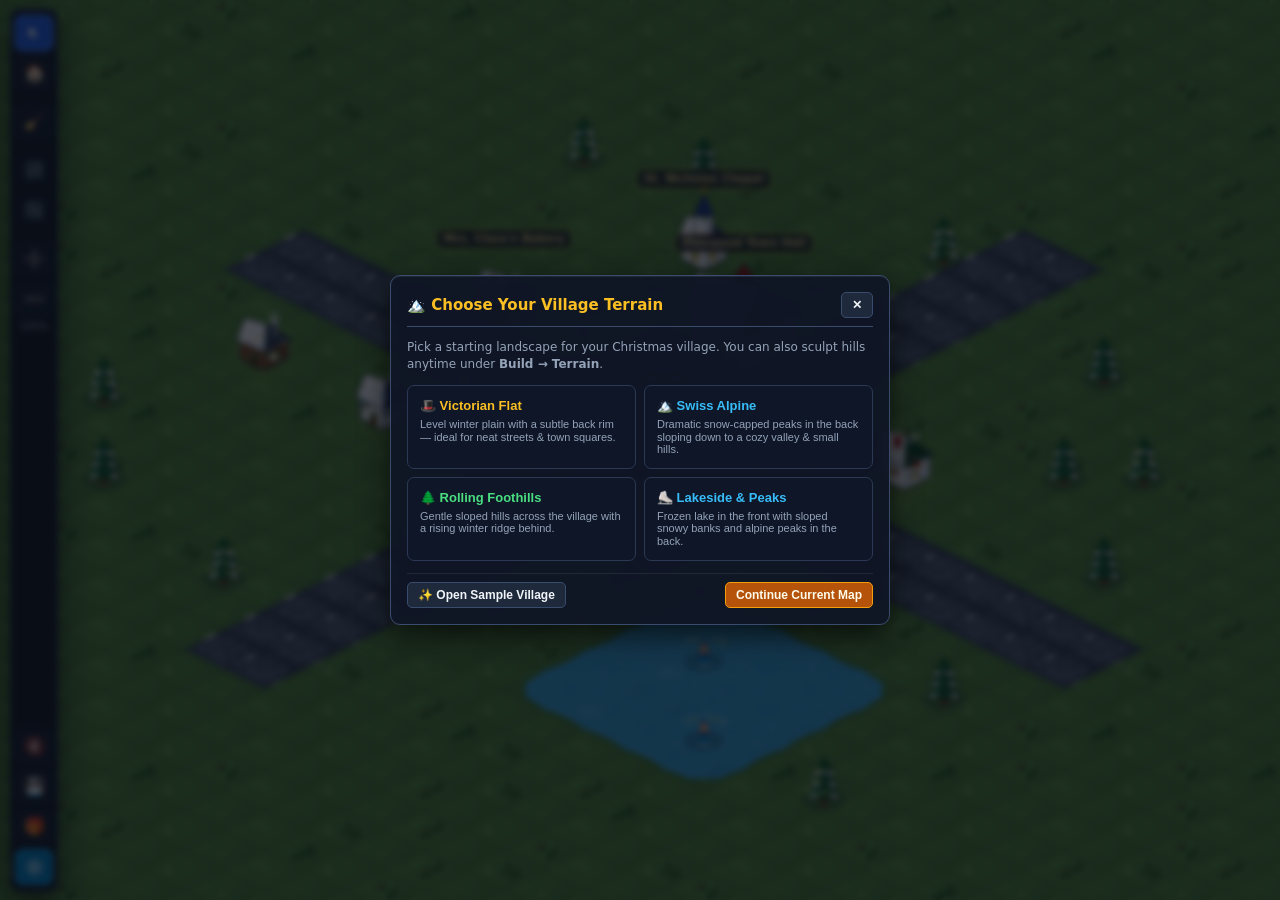
==== index.html @ 5a3c9f07 "Remove manual lake/water items from palette and move Raise/Lower to top of Terrain" ====
<!DOCTYPE html>
<html lang="en">
<head>
<meta charset="UTF-8" />
<meta name="viewport" content="width=device-width, initial-scale=1.0" />
<title>Cozy Christmas Village Editor</title>
<style>
  :root {
    --bg-night: #080d1a;
    --panel-bg: rgba(16, 23, 39, 0.94);
    --panel-border: #3a4c6e;
    --panel-highlight: #607ba8;
    --text-main: #f1f5f9;
    --text-muted: #94a3b8;
    --accent-gold: #fbbf24;
    --accent-red: #dc2626;
    --accent-green: #16a34a;
    --accent-ice: #38bdf8;
    --font-ui: 'Segoe UI', system-ui, -apple-system, sans-serif;
  }

  * {
    box-sizing: border-box;
    user-select: none;
    -webkit-user-select: none;
  }

  html, body {
    margin: 0;
    padding: 0;
    width: 100%;
    height: 100%;
    overflow: hidden;
    background: var(--bg-night);
    color: var(--text-main);
    font-family: var(--font-ui);
    font-size: 13px;
  }

  #game-canvas {
    display: block;
    width: 100vw;
    height: 100vh;
    cursor: default;
  }

  .ui-panel {
    background: var(--panel-bg);
    border: 1.5px solid var(--panel-border);
    box-shadow: 0 10px 30px rgba(0, 0, 0, 0.65), inset 0 1px 0 rgba(255, 255, 255, 0.08);
    border-radius: 10px;
    backdrop-filter: blur(8px);
  }

  /* Single Slim Left-Edge Toolbar */
  #left-dock {
    position: fixed;
    top: 8px;
    left: 10px;
    bottom: 8px;
    width: 48px;
    padding: 6px 4px;
    display: flex;
    flex-direction: column;
    align-items: center;
    gap: clamp(2px, 0.45vh, 5px);
    z-index: 30;
    overflow: hidden;
    transition: transform 0.35s ease, opacity 0.35s ease;
  }

  #left-dock.hidden-editor {
    transform: translateX(-80px);
    opacity: 0;
    pointer-events: none;
  }

  .dock-btn {
    width: clamp(30px, 4.4vh, 38px);
    height: clamp(22px, 4.2vh, 36px);
    flex: 0 1 auto;
    border-radius: 7px;
    border: 1px solid transparent;
    background: rgba(30, 41, 59, 0.7);
    color: var(--text-main);
    font-size: clamp(13px, 2.1vh, 17px);
    line-height: 1;
    display: flex;
    align-items: center;
    justify-content: center;
    cursor: pointer;
    position: relative;
    transition: background 0.12s, border-color 0.12s, transform 0.08s;
  }

  .dock-btn:hover { background: #2b3a55; border-color: var(--panel-highlight); }
  .dock-btn:active { transform: scale(0.95); }
  .dock-btn.active { background: #2563eb; border-color: #60a5fa; box-shadow: 0 0 10px rgba(37, 99, 235, 0.45); }
  .dock-btn.dialog-open { border-color: var(--accent-gold); box-shadow: 0 0 0 1px var(--accent-gold); }
  .dock-btn.btn-snow-dock { background: #0284c7; border-color: #38bdf8; }
  .dock-btn.btn-snow-dock:hover { background: #0369a1; }
  .dock-btn:disabled { opacity: 0.35; cursor: not-allowed; }

  .dock-sep {
    width: 26px;
    height: 1px;
    background: rgba(255, 255, 255, 0.12);
    margin: clamp(1px, 0.2vh, 2px) 0;
    flex-shrink: 0;
  }

  .dock-spacer { flex: 1 1 0; min-height: 2px; }

  /* Floating Dialogs anchored beside the left toolbar */
  .dock-dialog {
    position: fixed;
    top: 8px;
    left: 68px;
    width: 296px;
    max-height: calc(100vh - 16px);
    display: none;
    flex-direction: column;
    z-index: 28;
    overflow: hidden;
  }

  .dock-dialog.open { display: flex; }
  .dock-dialog.hidden-editor { display: none !important; }

  .dialog-header {
    display: flex;
    align-items: center;
    justify-content: space-between;
    padding: 10px 12px;
    border-bottom: 1px solid rgba(255, 255, 255, 0.1);
  }

  .dialog-header h3 {
    margin: 0;
    font-size: 13px;
    font-weight: 700;
    color: var(--accent-gold);
    letter-spacing: 0.3px;
  }

  .dialog-body {
    padding: 10px 12px;
    overflow-y: auto;
    display: flex;
    flex-direction: column;
    gap: 10px;
  }

  .btn {
    background: #1e293b;
    color: var(--text-main);
    border: 1px solid var(--panel-border);
    border-radius: 5px;
    padding: 5px 10px;
    font-size: 12px;
    font-weight: 600;
    cursor: pointer;
    display: inline-flex;
    align-items: center;
    gap: 5px;
    transition: background 0.12s, border-color 0.12s;
  }

  .btn:hover { background: #2b3a55; border-color: var(--panel-highlight); }
  .btn.active { background: #2563eb; border-color: #60a5fa; color: #fff; }
  .btn-gold { background: #b45309; border-color: #f59e0b; color: #fffbeb; }
  .btn-gold:hover { background: #d97706; }
  .btn-snow { background: #0284c7; border-color: #38bdf8; color: #f0f9ff; }
  .btn-snow:hover { background: #0369a1; }
  .btn-danger { background: #991b1b; border-color: #ef4444; }
  .btn-danger:hover { background: #b91c1c; }

  .cat-tabs {
    display: flex;
    gap: 4px;
    border-bottom: 1px solid var(--panel-border);
    padding: 8px 10px 0 10px;
  }

  .cat-tab {
    flex: 1;
    text-align: center;
    padding: 6px 4px;
    font-size: 11px;
    font-weight: 600;
    color: var(--text-muted);
    background: rgba(15, 23, 42, 0.5);
    border: 1px solid transparent;
    border-bottom: none;
    border-radius: 6px 6px 0 0;
    cursor: pointer;
  }

  .cat-tab.active {
    color: var(--accent-gold);
    background: #1e293b;
    border-color: var(--panel-border);
  }

  .item-grid {
    padding: 10px;
    overflow-y: auto;
    display: grid;
    grid-template-columns: repeat(2, 1fr);
    gap: 7px;
    align-content: start;
  }

  .item-card {
    background: rgba(15, 23, 42, 0.78);
    border: 1px solid #2b3954;
    border-radius: 7px;
    padding: 7px 5px;
    display: flex;
    flex-direction: column;
    align-items: center;
    gap: 5px;
    cursor: pointer;
    transition: border-color 0.12s, background 0.12s;
  }

  .item-card:hover { background: rgba(30, 41, 59, 0.95); border-color: var(--panel-highlight); }
  .item-card.selected { background: rgba(37, 99, 235, 0.25); border-color: var(--accent-gold); box-shadow: 0 0 0 1px var(--accent-gold); }
  .item-card canvas { width: 58px; height: 58px; }
  .item-card span { font-size: 11px; text-align: center; line-height: 1.15; }

  .section-title {
    font-size: 11px;
    text-transform: uppercase;
    letter-spacing: 0.7px;
    color: var(--text-muted);
    font-weight: 700;
    margin-bottom: 4px;
    border-bottom: 1px solid rgba(255,255,255,0.08);
    padding-bottom: 3px;
  }

  .option-row { display: flex; flex-direction: column; gap: 5px; margin-bottom: 4px; }
  .option-row label { font-size: 11px; color: var(--text-muted); display: flex; justify-content: space-between; align-items: center; }

  .chip-group { display: flex; flex-wrap: wrap; gap: 4px; }
  .chip {
    padding: 4px 8px;
    font-size: 11px;
    border-radius: 5px;
    border: 1px solid #334155;
    background: #0f172a;
    color: var(--text-main);
    cursor: pointer;
  }
  .chip.active { background: #2563eb; border-color: #60a5fa; color: #fff; }

  .color-dot { width: 22px; height: 22px; border-radius: 5px; border: 2px solid #334155; cursor: pointer; }
  .color-dot.active { border-color: var(--accent-gold); transform: scale(1.1); }

  .toggle-switch {
    display: flex;
    align-items: center;
    justify-content: space-between;
    background: #0f172a;
    border: 1px solid #334155;
    border-radius: 5px;
    padding: 6px 9px;
    cursor: pointer;
    font-size: 12px;
  }

  .toggle-pill { width: 30px; height: 16px; background: #334155; border-radius: 999px; position: relative; transition: background 0.15s; }
  .toggle-pill.on { background: var(--accent-green); }
  .toggle-pill::after {
    content: ''; position: absolute; top: 2px; left: 2px; width: 12px; height: 12px;
    border-radius: 50%; background: #fff; transition: transform 0.15s;
  }
  .toggle-pill.on::after { transform: translateX(14px); }

  /* Snow Mode Single Lower-Left Exit Button */
  #btn-exit-snow {
    position: fixed;
    bottom: 14px;
    left: 14px;
    padding: 7px 12px;
    z-index: 25;
    opacity: 0;
    pointer-events: none;
    transform: translateY(30px);
    transition: transform 0.35s ease, opacity 0.35s ease;
  }
  #btn-exit-snow.visible {
    transform: translateY(0);
    opacity: 0.72;
    pointer-events: auto;
  }
  #btn-exit-snow.visible:hover {
    opacity: 1;
  }

  /* Greeting Banner */
  #greeting-banner {
    position: fixed;
    top: 24px;
    left: 50%;
    transform: translateX(-50%) translateY(-20px);
    max-width: 520px;
    width: calc(100vw - 40px);
    padding: 16px 22px;
    text-align: center;
    z-index: 24;
    opacity: 0;
    pointer-events: none;
    transition: opacity 0.45s ease, transform 0.45s ease;
    border-color: var(--accent-gold);
    background: rgba(15, 23, 42, 0.9);
  }
  #greeting-banner.visible { opacity: 1; transform: translateX(-50%) translateY(0); pointer-events: auto; }
  #greeting-banner h2 { margin: 0 0 6px 0; color: var(--accent-gold); font-size: 18px; }
  #greeting-banner p { margin: 0 0 8px 0; line-height: 1.45; color: #e2e8f0; white-space: pre-wrap; }
  #greeting-banner .sig { font-style: italic; color: #94a3b8; font-size: 12px; }

  /* Snow Tour Landmark Caption */
  #tour-caption {
    position: fixed;
    bottom: 22px;
    left: 50%;
    transform: translateX(-50%) translateY(14px);
    max-width: 440px;
    width: calc(100vw - 180px);
    padding: 10px 18px;
    text-align: center;
    z-index: 23;
    opacity: 0;
    pointer-events: none;
    transition: opacity 0.6s ease, transform 0.6s ease;
    background: rgba(15, 23, 42, 0.84);
    border-color: rgba(251, 191, 36, 0.55);
  }
  #tour-caption.visible {
    opacity: 1;
    transform: translateX(-50%) translateY(0);
  }
  #tour-caption h4 { margin: 0 0 3px 0; color: var(--accent-gold); font-size: 14px; }
  #tour-caption p { margin: 0; color: #e2e8f0; font-size: 12px; line-height: 1.35; }

  .modal-backdrop {
    position: fixed;
    inset: 0;
    background: rgba(5, 8, 16, 0.7);
    display: none;
    align-items: center;
    justify-content: center;
    z-index: 50;
    backdrop-filter: blur(3px);
  }
  .modal-backdrop.open { display: flex; }

  .modal {
    width: 460px;
    max-width: calc(100vw - 24px);
    max-height: calc(100vh - 40px);
    overflow-y: auto;
    padding: 16px;
    display: flex;
    flex-direction: column;
    gap: 12px;
  }

  .modal-header { display: flex; justify-content: space-between; align-items: center; border-bottom: 1px solid var(--panel-border); padding-bottom: 8px; }
  .modal-header h3 { margin: 0; color: var(--accent-gold); font-size: 15px; }

  input[type="text"], textarea {
    width: 100%;
    background: #0f172a;
    border: 1px solid var(--panel-border);
    border-radius: 5px;
    color: var(--text-main);
    padding: 7px 9px;
    font-family: inherit;
    font-size: 12px;
  }
  input[type="text"]:focus, textarea:focus { outline: none; border-color: var(--accent-gold); }

  .slot-list { display: flex; flex-direction: column; gap: 6px; max-height: 220px; overflow-y: auto; }
  .slot-item {
    display: flex;
    align-items: center;
    justify-content: space-between;
    background: #0f172a;
    border: 1px solid #2b3954;
    border-radius: 5px;
    padding: 7px 9px;
    gap: 8px;
  }
  .slot-info { display: flex; flex-direction: column; gap: 2px; overflow: hidden; }
  .slot-info strong { font-size: 12px; white-space: nowrap; overflow: hidden; text-overflow: ellipsis; }
  .slot-info small { font-size: 10px; color: var(--text-muted); }

  ::-webkit-scrollbar { width: 6px; height: 6px; }
  ::-webkit-scrollbar-track { background: rgba(0,0,0,0.2); }
  ::-webkit-scrollbar-thumb { background: #334155; border-radius: 3px; }
</style>
</head>
<body>

<canvas id="game-canvas"></canvas>

<!-- Single Left-Edge Toolbar -->
<div id="left-dock" class="ui-panel">
  <button class="dock-btn active" id="tool-inspect" title="Select &amp; Edit Item (1)">
    <svg width="16" height="16" viewBox="0 0 16 16" fill="currentColor" aria-hidden="true">
      <path d="M3 1.5v11.2l3.1-3.1 2.2 4.4 1.6-.8-2.2-4.4H12L3 1.5z"/>
    </svg>
  </button>
  <button class="dock-btn" id="btn-dock-build" title="Build Palette (B)">🏠</button>
  <div class="dock-sep"></div>
  <button class="dock-btn" id="tool-erase" title="Erase / Bulldoze (3 or Right-Click)">🧹</button>
  <div class="dock-sep"></div>
  <button class="dock-btn" id="btn-undo" title="Undo (Ctrl+Z)" disabled>↩️</button>
  <button class="dock-btn" id="btn-redo" title="Redo (Ctrl+Y)" disabled>↪️</button>
  <div class="dock-sep"></div>
  <button class="dock-btn" id="btn-zoom-in" title="Zoom In (+)">➕</button>
  <button class="dock-btn" id="btn-zoom-out" title="Zoom Out (-)">➖</button>
  <div id="zoom-label" style="font-size:10px;color:var(--text-muted);text-align:center;line-height:1.1;flex-shrink:0;">100%</div>
  <div class="dock-spacer"></div>
  <button class="dock-btn" id="btn-audio" title="Toggle Cozy Ambiance">🔇</button>
  <button class="dock-btn" id="btn-saves" title="Saved Villages & Presets">💾</button>
  <button class="dock-btn" id="btn-share" title="Share JSON & Customized Greeting">🎁</button>
  <button class="dock-btn btn-snow-dock" id="btn-snow-mode" title="Hide Editor & Begin Snowfall">❄️</button>
</div>

<!-- Floating Dialog: Build Palette -->
<div id="dialog-build" class="dock-dialog ui-panel">
  <div class="dialog-header">
    <h3>🏠 Build & Place</h3>
    <button class="btn" id="close-build" style="padding:2px 7px;">✕</button>
  </div>
  <div class="cat-tabs" id="cat-tabs">
    <div class="cat-tab" data-cat="terrain">Terrain</div>
    <div class="cat-tab active" data-cat="buildings">Buildings</div>
    <div class="cat-tab" data-cat="decor">Decor</div>
    <div class="cat-tab" data-cat="living">Living</div>
  </div>
  <div class="item-grid" id="item-grid"></div>
</div>

<!-- Floating Dialog: Item Options & Atmosphere -->
<div id="dialog-options" class="dock-dialog ui-panel">
  <div class="dialog-header">
    <h3 id="config-item-title">🎨 Customize</h3>
    <button class="btn" id="close-options" style="padding:2px 7px;">✕</button>
  </div>
  <div class="dialog-body">
    <div id="config-item-desc" style="font-size:11px;color:var(--text-muted);">
      Select a tile or building to customize.
    </div>
    <div id="config-options-container"></div>
  </div>
</div>

<!-- Floating Dialog: Snowfall Rate Picker -->
<div id="dialog-snow" class="dock-dialog ui-panel" style="top:auto;bottom:12px;width:236px;">
  <div class="dialog-header">
    <h3>❄️ Choose Snowfall Rate</h3>
    <button class="btn" id="close-snow-dialog" style="padding:2px 7px;">✕</button>
  </div>
  <div class="dialog-body" style="gap:7px;">
    <button class="btn snow-start-btn" data-lvl="1" style="justify-content:space-between;padding:8px 10px;">
      <span>🌨️ 1. Gentle Flurries</span><small style="color:var(--text-muted)">Light breeze</small>
    </button>
    <button class="btn snow-start-btn" data-lvl="2" style="justify-content:space-between;padding:8px 10px;">
      <span>❄️ 2. Steady Snowfall</span><small style="color:var(--text-muted)">Brisk wind</small>
    </button>
    <button class="btn btn-snow snow-start-btn" data-lvl="3" style="justify-content:space-between;padding:8px 10px;">
      <span>🌬️ 3. Winter Blizzard</span><small style="color:#e0f2fe">Howling gusts</small>
    </button>
    <div class="toggle-switch" id="toggle-tour-mode" title="Slowly pan & zoom to visit labeled landmarks">
      <span>🎬 Tour Landmarks</span>
      <div class="toggle-pill on" id="pill-tour-mode"></div>
    </div>
    <div style="border-top:1px solid rgba(255,255,255,0.1);padding-top:6px;">
      <button class="btn" id="btn-dialog-clear-snow" style="width:100%;justify-content:center;padding:7px 10px;">🧹 Clear Snow</button>
    </div>
  </div>
</div>

<!-- Snow Mode Single Lower-Left Button -->
<button id="btn-exit-snow" class="ui-panel btn" title="Return to Editor (Esc)">✏️ Editor</button>

<!-- Snow Tour Landmark Caption -->
<div id="tour-caption" class="ui-panel">
  <h4 id="tour-caption-title"></h4>
  <p id="tour-caption-desc"></p>
</div>

<!-- Greeting Banner -->
<div id="greeting-banner" class="ui-panel">
  <h2 id="banner-title">Season's Greetings!</h2>
  <p id="banner-msg"></p>
  <div class="sig" id="banner-sig"></div>
  <div style="margin-top:10px;display:flex;justify-content:center;gap:8px;">
    <button class="btn btn-snow" id="btn-close-banner">Admire Village</button>
  </div>
</div>

<!-- Welcome / Initial Terrain Modal (comes up first) -->
<div id="modal-welcome" class="modal-backdrop open">
  <div class="modal ui-panel" style="width:500px;">
    <div class="modal-header">
      <h3>🏔️ Choose Your Village Terrain</h3>
      <button class="btn" onclick="closeModal('modal-welcome')" title="Keep Current">✕</button>
    </div>
    <div style="font-size:12px;color:var(--text-muted);line-height:1.4;">
      Pick a starting landscape for your Christmas village. You can also sculpt hills anytime under <strong>Build → Terrain</strong>.
    </div>
    <div style="display:grid;grid-template-columns:1fr 1fr;gap:8px;">
      <button class="item-card" data-start-preset="victorian" style="padding:12px;align-items:flex-start;text-align:left;">
        <strong style="color:var(--accent-gold);font-size:13px;">🎩 Victorian Flat</strong>
        <span style="color:var(--text-muted);font-size:11px;text-align:left;">Level winter plain with a subtle back rim — ideal for neat streets &amp; town squares.</span>
      </button>
      <button class="item-card" data-start-preset="swiss" style="padding:12px;align-items:flex-start;text-align:left;">
        <strong style="color:var(--accent-ice);font-size:13px;">🏔️ Swiss Alpine</strong>
        <span style="color:var(--text-muted);font-size:11px;text-align:left;">Dramatic snow-capped peaks in the back sloping down to a cozy valley &amp; small hills.</span>
      </button>
      <button class="item-card" data-start-preset="foothills" style="padding:12px;align-items:flex-start;text-align:left;">
        <strong style="color:#4ade80;font-size:13px;">🌲 Rolling Foothills</strong>
        <span style="color:var(--text-muted);font-size:11px;text-align:left;">Gentle sloped hills across the village with a rising winter ridge behind.</span>
      </button>
      <button class="item-card" data-start-preset="lake" style="padding:12px;align-items:flex-start;text-align:left;">
        <strong style="color:#38bdf8;font-size:13px;">⛸️ Lakeside &amp; Peaks</strong>
        <span style="color:var(--text-muted);font-size:11px;text-align:left;">Frozen lake in the front with sloped snowy banks and alpine peaks in the back.</span>
      </button>
    </div>
    <div style="display:flex;gap:8px;justify-content:space-between;align-items:center;border-top:1px solid rgba(255,255,255,0.08);padding-top:8px;">
      <button class="btn" id="btn-welcome-sample">✨ Open Sample Village</button>
      <button class="btn btn-gold" onclick="closeModal('modal-welcome')">Continue Current Map</button>
    </div>
  </div>
</div>

<!-- Save / Load Modal -->
<div id="modal-saves" class="modal-backdrop">
  <div class="modal ui-panel">
    <div class="modal-header">
      <h3>💾 Saved Villages & Presets</h3>
      <button class="btn" onclick="closeModal('modal-saves')">✕</button>
    </div>
    <div class="option-row">
      <label>Save Current Village to Browser</label>
      <div style="display:flex;gap:6px;">
        <input type="text" id="save-name-input" placeholder="e.g. Pinewood Hollow" />
        <button class="btn btn-gold" id="btn-save-slot">Save</button>
      </div>
    </div>
    <div>
      <div class="section-title">Your Browser Saves</div>
      <div class="slot-list" id="save-slots-list"></div>
    </div>
    <div>
      <div class="section-title">New Map — Initial Terrain & Elevation</div>
      <div style="display:flex;gap:6px;margin-bottom:6px;">
        <select id="new-terrain-preset" style="flex:1.4;background:#0f172a;color:var(--text-main);border:1px solid var(--panel-border);border-radius:5px;padding:6px 8px;font-size:12px;">
          <option value="victorian">🎩 Victorian Flat</option>
          <option value="swiss" selected>🏔️ Swiss Alpine (Back Peaks)</option>
          <option value="foothills">🌲 Rolling Foothills</option>
          <option value="lake">⛸️ Lakeside &amp; Peaks</option>
        </select>
        <select id="new-terrain-elev" style="flex:1;background:#0f172a;color:var(--text-main);border:1px solid var(--panel-border);border-radius:5px;padding:6px 8px;font-size:12px;">
          <option value="0">Flat (0)</option>
          <option value="1" selected>Gentle</option>
          <option value="2">Dramatic</option>
        </select>
      </div>
      <div style="display:flex;gap:6px;flex-wrap:wrap;">
        <button class="btn btn-snow" id="btn-generate-terrain" style="flex:1;justify-content:center;">🌄 Generate New Map</button>
        <button class="btn" id="btn-load-sample">✨ Sample Village</button>
      </div>
    </div>
  </div>
</div>

<!-- Share & Greeting Modal -->
<div id="modal-share" class="modal-backdrop">
  <div class="modal ui-panel">
    <div class="modal-header">
      <h3>🎁 Share Village & Greeting</h3>
      <button class="btn" onclick="closeModal('modal-share')">✕</button>
    </div>
    <div class="option-row">
      <label>Greeting Title</label>
      <input type="text" id="greet-title" placeholder="Merry Christmas & Happy Holidays!" />
    </div>
    <div class="option-row">
      <label>Message for Friends & Family</label>
      <textarea id="greet-msg" rows="3" placeholder="Wishing you warmth, joy, and cozy winter nights..."></textarea>
    </div>
    <div class="option-row">
      <label>From / Signature</label>
      <input type="text" id="greet-sig" placeholder="— The Wilson Family" />
    </div>
    <div style="display:flex;gap:8px;flex-wrap:wrap;">
      <button class="btn btn-gold" id="btn-export-json" style="flex:1;justify-content:center;">⬇️ Export Village (.json)</button>
      <button class="btn btn-snow" id="btn-import-json-trigger" style="flex:1;justify-content:center;">⬆️ Import Village (.json)</button>
      <input type="file" id="import-json-file" accept=".json,application/json" style="display:none" />
    </div>
    <button class="btn" id="btn-preview-greeting" style="justify-content:center;">💌 Preview Greeting in Snow Mode</button>
  </div>
</div>

<script>
(() => {
  'use strict';

  // =========================================================================
  // 1. CONSTANTS & MAP CONFIGURATION (60x60 spacious design area)
  // =========================================================================
  const GRID_SIZE = 60;
  const TILE_W = 80;
  const TILE_H = 40;
  const ELEV_STEP = 16;
  const SPRITE_SS = 2; // 2x supersampled vector sprites for razor-sharp anti-aliasing
  const STORAGE_AUTOSAVE = 'xmas_village_autosave_v2';
  const STORAGE_SLOTS = 'xmas_village_slots_v1';

  const PALETTES = {
    red:    { wall: '#f6ede2', wallShade: '#dcc8b2', roof: '#a31d1d', roofShade: '#761414', trim: '#6b3a1e', shutter: '#166534', name: 'Festive Red' },
    green:  { wall: '#f1f5f9', wallShade: '#cbd5e1', roof: '#166534', roofShade: '#0f4725', trim: '#5c3d28', shutter: '#991b1b', name: 'Pine Green' },
    blue:   { wall: '#f8fafc', wallShade: '#cbd5e1', roof: '#1e3a8a', roofShade: '#15255a', trim: '#475569', shutter: '#1d4ed8', name: 'Winter Blue' },
    timber: { wall: '#b87e4b', wallShade: '#8c5a30', roof: '#475569', roofShade: '#334155', trim: '#52321b', shutter: '#78350f', name: 'Warm Timber' },
    ginger: { wall: '#a8673e', wallShade: '#7c4726', roof: '#7c2d12', roofShade: '#541c09', trim: '#fef3c7', shutter: '#dc2626', name: 'Gingerbread' },
  };

  const LIGHT_STYLES = [
    { id: 'none', name: 'None' },
    { id: 'warm', name: 'Warm White' },
    { id: 'multi', name: 'Multicolor' },
    { id: 'candy', name: 'Candy Cane' },
    { id: 'icicle', name: 'Icicle Blue' },
  ];

  const LIGHT_MODES = [
    { id: 'twinkle', name: 'Twinkle' },
    { id: 'steady', name: 'Steady' },
    { id: 'chase', name: 'Chase' },
  ];

  const HORSE_COLORS = [
    { id: 'white', name: 'Snow White', body: '#f8fafc', shade: '#cbd5e1', mane: '#94a3b8' },
    { id: 'chestnut', name: 'Chestnut', body: '#9a4412', shade: '#78350f', mane: '#451a03' },
    { id: 'black', name: 'Midnight', body: '#334155', shade: '#1e293b', mane: '#0f172a' },
  ];

  const CATALOG = [
    { id: 'elev_up',    cat: 'terrain',   name: 'Raise Hill',       type: 'elev', delta: 1, desc: 'Raise terrain elevation by 1 level.' },
    { id: 'elev_down',  cat: 'terrain',   name: 'Lower Ground',     type: 'elev', delta: -1, desc: 'Lower terrain elevation by 1 level.' },
    { id: 'grass',      cat: 'terrain',   name: 'Lush Meadow',      type: 'terrain', desc: 'Green grass meadow before the snow falls.' },
    { id: 'shrub',      cat: 'terrain',   name: 'Grassy Shrubs',    type: 'terrain', desc: 'Meadow with cozy wild bushes & tufts.' },
    { id: 'snow',       cat: 'terrain',   name: 'Snowy Meadow',     type: 'terrain', desc: 'Soft drifting winter snowfield.' },
    { id: 'road',       cat: 'terrain',   name: 'Cobble Street',    type: 'terrain', desc: 'Rounded cobblestone street with snow curbs.' },
    { id: 'path',       cat: 'terrain',   name: 'Footpath',         type: 'terrain', desc: 'Winding stone-dusted walkway.' },
    { id: 'pier',       cat: 'terrain',   name: 'Wooden Pier',      type: 'terrain', desc: 'Cozy timber dock extending over water.' },
    { id: 'plaza',      cat: 'terrain',   name: 'Timber Plaza',     type: 'terrain', desc: 'Warm wooden town square decking.' },

    { id: 'cottage',    cat: 'buildings', name: 'Cozy Cottage',     type: 'object', size: 1, hasColor: true, hasLights: true, hasFireplace: true, hasFlip: true, desc: 'Storybook cottage with wreath, shutters & chimney.' },
    { id: 'bakery',     cat: 'buildings', name: 'Cocoa Bakery',     type: 'object', size: 1, hasColor: true, hasLights: true, hasFireplace: true, hasFlip: true, desc: 'Warm bakery with scalloped awning & glowing display.' },
    { id: 'workshop',   cat: 'buildings', name: 'Toy Workshop',     type: 'object', size: 1, hasColor: true, hasLights: true, hasFireplace: true, hasFlip: true, desc: 'Whimsical workshop with hanging sign & eaves.' },
    { id: 'cabin',      cat: 'buildings', name: 'Log Cabin',        type: 'object', size: 1, hasColor: true, hasLights: true, hasFireplace: true, hasFlip: true, desc: 'Rustic timber cabin with stone chimney.' },
    { id: 'chapel',     cat: 'buildings', name: 'Steeple Chapel',   type: 'object', size: 1, hasColor: true, hasLights: true, hasFireplace: false, hasFlip: true, desc: 'Quaint chapel with stained glass & bell spire.' },
    { id: 'butcher',    cat: 'buildings', name: 'Butcher Shop',     type: 'object', size: 1, hasColor: true, hasLights: true, hasFireplace: true, hasFlip: true, desc: 'Cozy butcher shop with striped awning & display.' },
    { id: 'postoffice', cat: 'buildings', name: 'Post Office',      type: 'object', size: 1, hasColor: true, hasLights: true, hasFireplace: true, hasFlip: true, desc: 'Holiday post office with red mailbox out front.' },
    { id: 'townhall',   cat: 'buildings', name: 'Grand Town Hall',  type: 'object', size: 2, hasColor: true, hasLights: true, hasFireplace: true, hasFlip: false, desc: '2x2 centerpiece hall with illuminated clock tower.' },
    { id: 'school',     cat: 'buildings', name: 'Village School',   type: 'object', size: 2, hasColor: true, hasLights: true, hasFireplace: true, hasFlip: true, desc: '2x2 storybook schoolhouse with bell cupola.' },
    { id: 'hospital',   cat: 'buildings', name: 'Cottage Hospital', type: 'object', size: 2, hasColor: true, hasLights: true, hasFireplace: true, hasFlip: true, desc: '2x2 village clinic with red cross & warm wards.' },
    { id: 'inn',        cat: 'buildings', name: 'Village Inn',      type: 'object', size: 2, hasColor: true, hasLights: true, hasFireplace: true, hasFlip: true, desc: '2x2 two-story tavern & inn with twin chimneys.' },

    { id: 'pine',       cat: 'decor',     name: 'Pine Tree',        type: 'object', size: 1, hasLights: true, desc: 'Lush snow-laden evergreen.' },
    { id: 'grandtree',  cat: 'decor',     name: 'Village Tree',     type: 'object', size: 1, hasLights: true, desc: 'Grand decorated tree with glowing star.' },
    { id: 'lamppost',   cat: 'decor',     name: 'Lamppost',         type: 'object', size: 1, desc: 'Ornate wrought-iron lantern with warm halo.' },
    { id: 'snowman',    cat: 'decor',     name: 'Snowman',          type: 'object', size: 1, hasFlip: true, desc: 'Jolly snowman with knit scarf & top hat.' },
    { id: 'stall',      cat: 'decor',     name: 'Market Stall',     type: 'object', size: 1, hasColor: true, hasLights: true, hasFlip: true, desc: 'Festive booth with scalloped canopy & treats.' },
    { id: 'bench',      cat: 'decor',     name: 'Park Bench',       type: 'object', size: 1, hasFlip: true, desc: 'Snow-dusted timber & iron bench.' },
    { id: 'bonfire',    cat: 'decor',     name: 'Hearth Brazier',   type: 'object', size: 1, desc: 'Stone-ringed fire pit with dancing flames.' },

    { id: 'sleigh',     cat: 'living',    name: "Santa's Sleigh",   type: 'object', size: 1, hasLights: true, hasFlip: true, desc: 'Curved crimson sleigh packed with gifts.' },
    { id: 'horse',      cat: 'living',    name: 'Winter Horse',     type: 'object', size: 1, hasHorseColor: true, hasFlip: true, desc: 'Gentle horse with festive saddle blanket.' },
    { id: 'carolers',   cat: 'living',    name: 'Carolers',         type: 'object', size: 1, desc: 'Trio of bundled-up singers with songbooks.' },
    { id: 'skater',     cat: 'living',    name: 'Ice Skater',       type: 'object', size: 1, hasFlip: true, desc: 'Villager gliding in winter coat & scarf.' },
    { id: 'reindeer',   cat: 'living',    name: 'Reindeer',         type: 'object', size: 1, hasFlip: true, desc: 'Whimsical reindeer with red jingle collar.' },
  ];

  const CATALOG_MAP = Object.fromEntries(CATALOG.map(c => [c.id, c]));

  // =========================================================================
  // 2. GAME STATE
  // =========================================================================
  const state = {
    terrain: [],
    corners: [],
    objects: [],
    selectedTool: 'inspect',
    selectedCat: 'buildings',
    selectedItem: 'cottage',
    config: {
      color: 'red',
      lights: 'warm',
      lightMode: 'twinkle',
      fireplace: true,
      flip: false,
      horseColor: 'white',
    },
    inspectedObjId: null,
    camera: { x: 0, y: 0, zoom: 1 },
    hoverTile: null,
    snowMode: false,
    snowLevel: 1,
    snowAccum: 0,
    snowGrid: [],
    wind: { speed: 12, gust: 0 },
    tourEnabled: true,
    tour: { active: false, index: 0, timer: 0, stops: [], savedCam: null },
    greeting: {
      title: "Season's Greetings!",
      message: 'Welcome to our cozy Christmas village. Watch the snow fall and enjoy the warm holiday lights!',
      signature: '— With warm wishes',
    },
    undoStack: [],
    redoStack: [],
    nextObjId: 1,
    audioEnabled: false,
  };

  function initEmptyMap() {
    state.terrain = Array.from({ length: GRID_SIZE }, () =>
      Array.from({ length: GRID_SIZE }, () => (Math.random() < 0.18 ? 'shrub' : 'grass'))
    );
    state.corners = Array.from({ length: GRID_SIZE + 1 }, () =>
      Array.from({ length: GRID_SIZE + 1 }, () => 0)
    );
    state.snowGrid = Array.from({ length: GRID_SIZE }, () =>
      Array.from({ length: GRID_SIZE }, () => 0)
    );
    state.objects = [];
    state.inspectedObjId = null;
    state.snowAccum = 0;
  }

  function generateInitialTerrain(preset = 'victorian', elevScale = 1) {
    initEmptyMap();
    const scale = elevScale === 0 ? 0.25 : (elevScale === 1 ? 1.0 : 1.65);
    const mid = GRID_SIZE / 2;
    const seed = Math.random() * 10000;

    // Seeded smooth 2D value noise + fractal Brownian motion for personalized landscapes
    const vNoise = (x, y, s) => {
      const ix = Math.floor(x), iy = Math.floor(y);
      const fx = x - ix, fy = y - iy;
      const ux = fx * fx * (3 - 2 * fx);
      const uy = fy * fy * (3 - 2 * fy);
      const h00 = hash2(ix, iy, s), h10 = hash2(ix + 1, iy, s);
      const h01 = hash2(ix, iy + 1, s), h11 = hash2(ix + 1, iy + 1, s);
      const nx0 = h00 + (h10 - h00) * ux;
      const nx1 = h01 + (h11 - h01) * ux;
      return nx0 + (nx1 - nx0) * uy;
    };
    const fbm = (x, y) => (
      vNoise(x * 0.08, y * 0.08, seed) * 0.58 +
      vNoise(x * 0.17, y * 0.17, seed + 19.3) * 0.28 +
      vNoise(x * 0.34, y * 0.34, seed + 47.7) * 0.14
    );

    const WATER_LEVEL = 1.0;
    const lakeCenter = GRID_SIZE * (0.67 + (Math.random() - 0.5) * 0.06);
    const lakeShiftW = (Math.random() - 0.5) * 0.22;

    for (let cy = 0; cy <= GRID_SIZE; cy++) {
      for (let cx = 0; cx <= GRID_SIZE; cx++) {
        const backDist = (cx + cy) / (GRID_SIZE * 2);
        const n = fbm(cx, cy); // 0..1
        const ridged = 1 - Math.abs(n * 2 - 1); // 0..1 sharp alpine ridges
        let h = 0;

        if (preset === 'victorian') {
          const gentleBack = backDist < 0.22 ? ((0.22 - backDist) / 0.22) * (1.2 + n * 1.4) : 0;
          h = (gentleBack + Math.max(0, n - 0.62) * 1.2) * scale;
        } else if (preset === 'swiss') {
          const backT = backDist < 0.50 ? (0.50 - backDist) / 0.50 : 0;
          const peaks = backT * backT * 5.8 + ridged * backT * 4.5;
          const villageHills = Math.max(0, n - 0.42) * 3.8;
          h = (peaks + villageHills) * scale;
        } else if (preset === 'foothills') {
          const backRise = backDist < 0.38 ? ((0.38 - backDist) / 0.38) * (3.2 + ridged * 2.0) : 0;
          h = (backRise + Math.max(0, n - 0.35) * 3.4) * scale;
        } else if (preset === 'lake') {
          const alongW = (cx - cy) / mid - lakeShiftW;
          const alongD = ((cx + cy) * 0.5 - lakeCenter) / mid;
          const basinDist = Math.sqrt(alongW * alongW * 0.26 + alongD * alongD * 1.25) + (n - 0.5) * 0.32;
          const backRise = backDist < 0.42 ? ((0.42 - backDist) / 0.42) * (4.6 + ridged * 2.8) : 0;
          const landH = 0.7 + backRise * scale + Math.max(0, n - 0.35) * 2.6 * scale;
          // Carve a natural basin below WATER_LEVEL in the foreground
          h = basinDist < 0.56 ? (basinDist / 0.56) * WATER_LEVEL * 0.92 : landH + (basinDist - 0.56) * 1.2;
        }

        state.corners[cy][cx] = Math.max(0, Math.min(12, Math.round(h * 2) / 2));
      }
    }

    // Real water-level pass: water fills everything at or below WATER_LEVEL to one flat plane
    if (preset === 'lake') {
      for (let cy = 0; cy <= GRID_SIZE; cy++) {
        for (let cx = 0; cx <= GRID_SIZE; cx++) {
          if (state.corners[cy][cx] <= WATER_LEVEL) {
            state.corners[cy][cx] = WATER_LEVEL;
          }
        }
      }
      for (let y = 0; y < GRID_SIZE; y++) {
        for (let x = 0; x < GRID_SIZE; x++) {
          const c0 = state.corners[y][x];
          const c1 = state.corners[y][x + 1];
          const c2 = state.corners[y + 1][x + 1];
          const c3 = state.corners[y + 1][x];
          if (c0 <= WATER_LEVEL && c1 <= WATER_LEVEL && c2 <= WATER_LEVEL && c3 <= WATER_LEVEL) {
            const wNoise = fbm(x + 31.7, y + 17.3);
            if (wNoise > 0.72) state.terrain[y][x] = 'water';
            else if (wNoise > 0.48) state.terrain[y][x] = 'ice_cracked';
            else state.terrain[y][x] = 'ice';
          }
        }
      }
    }
  }

  // =========================================================================
  // 3. SEMI-REALISTIC WHIMSICAL VECTOR ART ENGINE (2x Supersampled Smooth Canvas2D)
  // =========================================================================
  const spriteCache = new Map();

  function makeVectorCanvas(w, h) {
    const c = document.createElement('canvas');
    c.width = w * SPRITE_SS;
    c.height = h * SPRITE_SS;
    const ctx = c.getContext('2d');
    ctx.scale(SPRITE_SS, SPRITE_SS);
    ctx.imageSmoothingEnabled = true;
    ctx.imageSmoothingQuality = 'high';
    ctx.lineJoin = 'round';
    ctx.lineCap = 'round';
    return { c, ctx };
  }

  function hash2(x, y, s = 0) {
    const n = Math.sin(x * 127.1 + y * 311.7 + s * 74.7) * 43758.5453;
    return n - Math.floor(n);
  }

  function drawIsoDiamond(ctx, cx, cy, w, h, fill, stroke, lineWidth = 1) {
    const hw = w / 2, hh = h / 2;
    ctx.beginPath();
    ctx.moveTo(cx, cy - hh);
    ctx.lineTo(cx + hw, cy);
    ctx.lineTo(cx, cy + hh);
    ctx.lineTo(cx - hw, cy);
    ctx.closePath();
    if (fill) { ctx.fillStyle = fill; ctx.fill(); }
    if (stroke) { ctx.strokeStyle = stroke; ctx.lineWidth = lineWidth; ctx.stroke(); }
  }

  // Vector Terrain Tiles
  function getTerrainSprite(type, tx, ty, snowBucket) {
    const isLakeTile = (type === 'ice' || type === 'ice_cracked' || type === 'water');
    const variant = isLakeTile ? Math.floor(hash2(tx, ty, 55) * 20) : ((tx * 7 + ty * 13) & 3);
    const key = `vt_${type}_${variant}_${snowBucket}`;
    if (spriteCache.has(key)) return spriteCache.get(key);

    const { c, ctx } = makeVectorCanvas(TILE_W, TILE_H);
    const cx = TILE_W / 2, cy = TILE_H / 2;

    if (type === 'grass' || type === 'shrub') {
      const shades = [
        ['#568a42', '#4d803b'],
        ['#548840', '#4b7e39'],
        ['#588c44', '#4f823c'],
        ['#558941', '#4c7f3a'],
      ];
      const [gTop, gBot] = shades[variant];
      const grad = ctx.createLinearGradient(0, 0, TILE_W, TILE_H);
      grad.addColorStop(0, gTop);
      grad.addColorStop(1, gBot);
      drawIsoDiamond(ctx, cx, cy, TILE_W, TILE_H, grad, '#3f6a2e', 0.8);

      // Subtle grass blade tufts
      ctx.strokeStyle = 'rgba(134, 194, 98, 0.55)';
      ctx.lineWidth = 1.1;
      for (let i = 0; i < 4; i++) {
        const rx = cx + (hash2(i, variant, 3) - 0.5) * 34;
        const ry = cy + (hash2(i, variant, 4) - 0.5) * 14;
        ctx.beginPath();
        ctx.moveTo(rx, ry);
        ctx.quadraticCurveTo(rx - 2, ry - 3, rx - 3, ry - 4);
        ctx.moveTo(rx, ry);
        ctx.quadraticCurveTo(rx + 2, ry - 3, rx + 3, ry - 3.5);
        ctx.stroke();
      }

      if (type === 'shrub') {
        const count = 2 + (variant % 2);
        for (let b = 0; b < count; b++) {
          const bx = cx + (hash2(b, variant, 7) - 0.5) * 26;
          const by = cy + (hash2(b, variant, 8) - 0.5) * 10;
          const r = 4.2 + hash2(b, variant, 9) * 2.4;
          // Shadow
          ctx.fillStyle = 'rgba(20, 45, 18, 0.35)';
          ctx.beginPath(); ctx.ellipse(bx + 1, by + 1.5, r, r * 0.65, 0, 0, Math.PI * 2); ctx.fill();
          // Bush clusters
          ctx.fillStyle = '#2d5a27';
          ctx.beginPath(); ctx.arc(bx, by, r, 0, Math.PI * 2); ctx.fill();
          ctx.fillStyle = '#3f7835';
          ctx.beginPath(); ctx.arc(bx - r * 0.25, by - r * 0.2, r * 0.72, 0, Math.PI * 2); ctx.fill();
          ctx.fillStyle = '#5a9c49';
          ctx.beginPath(); ctx.arc(bx - r * 0.35, by - r * 0.35, r * 0.42, 0, Math.PI * 2); ctx.fill();
          // Tiny autumn/holiday berries on some shrubs
          if ((b + variant) % 2 === 0) {
            ctx.fillStyle = '#dc2626';
            ctx.beginPath();
            ctx.arc(bx + 1.5, by - 1, 0.9, 0, Math.PI * 2);
            ctx.arc(bx - 1.5, by + 0.5, 0.9, 0, Math.PI * 2);
            ctx.fill();
          }
        }
      }
    } else if (type === 'snow') {
      const grad = ctx.createLinearGradient(0, 0, TILE_W, TILE_H);
      grad.addColorStop(0, '#f3f8ff');
      grad.addColorStop(0.55, '#deecfb');
      grad.addColorStop(1, '#c4dcf4');
      drawIsoDiamond(ctx, cx, cy, TILE_W, TILE_H, grad, '#b9d2ec', 0.8);

      // Soft curved snowdrifts
      ctx.strokeStyle = 'rgba(255, 255, 255, 0.75)';
      ctx.lineWidth = 1.4;
      for (let i = 0; i < 3; i++) {
        const rx = cx + (hash2(i, variant, 1) - 0.5) * 32;
        const ry = cy + (hash2(i, variant, 2) - 0.5) * 14;
        ctx.beginPath();
        ctx.moveTo(rx - 8, ry);
        ctx.quadraticCurveTo(rx, ry - 2.5, rx + 8, ry + 0.5);
        ctx.stroke();
      }
    } else if (type === 'road') {
      const grad = ctx.createLinearGradient(0, 0, TILE_W, TILE_H);
      grad.addColorStop(0, '#475569');
      grad.addColorStop(1, '#334155');
      drawIsoDiamond(ctx, cx, cy, TILE_W, TILE_H, grad, '#273244', 1);

      // Rounded vector cobblestones
      for (let py = 6; py < TILE_H - 6; py += 5.5) {
        for (let px = 11; px < TILE_W - 11; px += 8) {
          const ox = px + ((Math.round(py) % 2 === 0) ? 3.5 : 0);
          if (Math.abs(ox - cx) / 35 + Math.abs(py - cy) / 17 < 0.85) {
            const tone = hash2(ox, py, variant);
            ctx.fillStyle = tone > 0.6 ? '#64748b' : (tone > 0.3 ? '#526075' : '#435066');
            ctx.beginPath();
            ctx.ellipse(ox, py, 3.2, 1.8, 0, 0, Math.PI * 2);
            ctx.fill();
            ctx.strokeStyle = 'rgba(255,255,255,0.16)';
            ctx.lineWidth = 0.6;
            ctx.stroke();
          }
        }
      }
      // Soft snow banks along edges
      ctx.fillStyle = 'rgba(241, 245, 249, 0.55)';
      ctx.beginPath();
      ctx.ellipse(cx - 14, 7, 7, 2.2, -0.45, 0, Math.PI * 2);
      ctx.ellipse(cx + 14, TILE_H - 7, 7, 2.2, -0.45, 0, Math.PI * 2);
      ctx.fill();
    } else if (type === 'path') {
      drawIsoDiamond(ctx, cx, cy, TILE_W, TILE_H, '#dce9f7', '#bdd3ea', 0.8);
      drawIsoDiamond(ctx, cx, cy, TILE_W - 20, TILE_H - 10, '#9aa8ba', '#7e8da1', 0.8);
      for (let i = 0; i < 6; i++) {
        const rx = cx + (hash2(i, variant, 5) - 0.5) * 30;
        const ry = cy + (hash2(i, variant, 6) - 0.5) * 12;
        ctx.fillStyle = i % 2 === 0 ? '#cbd5e1' : '#7b899c';
        ctx.beginPath();
        ctx.ellipse(rx, ry, 2.2, 1.2, 0, 0, Math.PI * 2);
        ctx.fill();
      }
    } else if (type === 'ice' || type === 'ice_cracked') {
      // Unified seamless glacial blue base (no per-tile checkerboard)
      const grad = ctx.createLinearGradient(0, 0, TILE_W, TILE_H);
      grad.addColorStop(0, '#3ca7db');
      grad.addColorStop(1, '#369fd3');
      drawIsoDiamond(ctx, cx, cy, TILE_W + 1.2, TILE_H + 0.6, grad, null);

      ctx.save();
      drawIsoDiamond(ctx, cx, cy, TILE_W, TILE_H, null, null);
      ctx.clip();

      // Subtle translucent mist/depth variation on ~1 in 10 tiles
      if (variant === 3 || variant === 14) {
        const px = cx + (hash2(variant, 1, 3) - 0.5) * 24;
        const py = cy + (hash2(variant, 2, 4) - 0.5) * 10;
        ctx.fillStyle = variant === 3 ? 'rgba(186, 230, 253, 0.12)' : 'rgba(12, 74, 110, 0.08)';
        ctx.beginPath();
        ctx.ellipse(px, py, 12, 5, (hash2(variant, 3, 5) - 0.5) * 0.5, 0, Math.PI * 2);
        ctx.fill();
      }

      // Tiny trapped air bubbles & frost specks across the ice (dots only, no lines)
      const speckCount = 8 + (variant % 6);
      for (let i = 0; i < speckCount; i++) {
        const bx = cx + (hash2(variant, i, 21) - 0.5) * 44;
        const by = cy + (hash2(variant, i, 22) - 0.5) * 18;
        const br = 0.35 + hash2(variant, i, 23) * 0.55;
        ctx.fillStyle = i % 3 === 0 ? 'rgba(240, 249, 255, 0.48)' : 'rgba(186, 230, 253, 0.36)';
        ctx.beginPath();
        ctx.arc(bx, by, br, 0, Math.PI * 2);
        ctx.fill();
      }

      // Extra subtle frost-dot clusters for ice_cracked (dots only, no lines/lambdas)
      if (type === 'ice_cracked') {
        for (let i = 0; i < 6; i++) {
          const bx = cx + (hash2(variant, i, 41) - 0.5) * 34;
          const by = cy + (hash2(variant, i, 42) - 0.5) * 14;
          ctx.fillStyle = 'rgba(240, 249, 255, 0.58)';
          ctx.beginPath();
          ctx.arc(bx, by, 0.45 + hash2(variant, i, 43) * 0.45, 0, Math.PI * 2);
          ctx.fill();
        }
      }
      ctx.restore();
    } else if (type === 'water') {
      const grad = ctx.createLinearGradient(0, 0, TILE_W, TILE_H);
      grad.addColorStop(0, '#1c77ab');
      grad.addColorStop(1, '#176c9c');
      drawIsoDiamond(ctx, cx, cy, TILE_W + 1.2, TILE_H + 0.6, grad, null);

      for (let i = 0; i < 4; i++) {
        const rx = cx + (hash2(variant, i, 11) - 0.5) * 32;
        const ry = cy + (hash2(variant, i, 12) - 0.5) * 14;
        ctx.fillStyle = 'rgba(186, 230, 253, 0.30)';
        ctx.beginPath();
        ctx.arc(rx, ry, 0.55, 0, Math.PI * 2);
        ctx.fill();
      }
    } else if (type === 'pier') {
      // Water underneath
      drawIsoDiamond(ctx, cx, cy, TILE_W + 1.0, TILE_H + 0.5, '#136ea1', null);
      // Timber dock planks
      drawIsoDiamond(ctx, cx, cy - 2, TILE_W - 14, TILE_H - 7, '#78350f', '#451a03', 1);
      ctx.save();
      drawIsoDiamond(ctx, cx, cy - 2, TILE_W - 15, TILE_H - 8, null, null);
      ctx.clip();
      for (let py = 3; py < TILE_H; py += 4.5) {
        ctx.fillStyle = py % 9 === 0 ? '#92400e' : '#6c320d';
        ctx.fillRect(0, py, TILE_W, 3.5);
      }
      ctx.restore();
      // Corner wooden pilings with snow caps
      const posts = [[cx, 7], [cx - 24, cy - 2], [cx + 24, cy - 2], [cx, TILE_H - 11]];
      for (const [px, py] of posts) {
        ctx.fillStyle = '#451a03';
        ctx.beginPath(); ctx.roundRect(px - 2, py - 4, 4, 7, 1); ctx.fill();
        ctx.fillStyle = '#f8fafc';
        ctx.beginPath(); ctx.ellipse(px, py - 4, 2.2, 1, 0, 0, Math.PI * 2); ctx.fill();
      }
    } else if (type === 'plaza') {
      drawIsoDiamond(ctx, cx, cy, TILE_W, TILE_H, '#78350f', '#451a03', 1);
      ctx.save();
      drawIsoDiamond(ctx, cx, cy, TILE_W - 2, TILE_H - 1, null, null);
      ctx.clip();
      for (let py = 3; py < TILE_H; py += 5) {
        ctx.fillStyle = py % 10 === 0 ? '#92400e' : '#71320d';
        ctx.fillRect(0, py, TILE_W, 4);
        ctx.strokeStyle = 'rgba(253, 224, 71, 0.14)';
        ctx.lineWidth = 0.7;
        ctx.beginPath(); ctx.moveTo(0, py + 0.5); ctx.lineTo(TILE_W, py + 0.5); ctx.stroke();
      }
      ctx.restore();
    }

    // Soft vector snow accumulation overlay
    if (snowBucket > 0) {
      const alpha = snowBucket * 0.19;
      ctx.fillStyle = `rgba(248, 250, 252, ${alpha.toFixed(2)})`;
      drawIsoDiamond(ctx, cx, cy, TILE_W - 2, TILE_H - 1, ctx.fillStyle, null);
      // Pillowy snow patches
      ctx.fillStyle = `rgba(255, 255, 255, ${(snowBucket * 0.16).toFixed(2)})`;
      for (let i = 0; i < snowBucket * 2; i++) {
        const rx = cx + (hash2(i, variant, 12) - 0.5) * 42;
        const ry = cy + (hash2(i, variant, 14) - 0.5) * 18;
        ctx.beginPath();
        ctx.ellipse(rx, ry, 7, 3, 0, 0, Math.PI * 2);
        ctx.fill();
      }
    }

    spriteCache.set(key, c);
    return c;
  }

  function drawVectorBox(ctx, cx, by, hw, hd, h, leftCol, rightCol, topCol, outline = '#1e293b') {
    const leftGrad = ctx.createLinearGradient(cx - hw, by - hd - h, cx, by);
    leftGrad.addColorStop(0, leftCol);
    leftGrad.addColorStop(1, leftCol);

    ctx.fillStyle = leftGrad;
    ctx.beginPath();
    ctx.moveTo(cx - hw, by - hd);
    ctx.lineTo(cx, by);
    ctx.lineTo(cx, by - h);
    ctx.lineTo(cx - hw, by - hd - h);
    ctx.closePath();
    ctx.fill();

    ctx.fillStyle = rightCol;
    ctx.beginPath();
    ctx.moveTo(cx, by);
    ctx.lineTo(cx + hw, by - hd);
    ctx.lineTo(cx + hw, by - hd - h);
    ctx.lineTo(cx, by - h);
    ctx.closePath();
    ctx.fill();

    if (topCol) {
      ctx.fillStyle = topCol;
      ctx.beginPath();
      ctx.moveTo(cx, by - h - hd * 2);
      ctx.lineTo(cx + hw, by - hd - h);
      ctx.lineTo(cx, by - h);
      ctx.lineTo(cx - hw, by - hd - h);
      ctx.closePath();
      ctx.fill();
    }

    ctx.strokeStyle = outline;
    ctx.lineWidth = 1.1;
    ctx.beginPath();
    ctx.moveTo(cx - hw, by - hd);
    ctx.lineTo(cx, by);
    ctx.lineTo(cx + hw, by - hd);
    ctx.lineTo(cx + hw, by - hd - h);
    ctx.moveTo(cx - hw, by - hd);
    ctx.lineTo(cx - hw, by - hd - h);
    ctx.stroke();
  }

  // Whimsical vector pitched roof with curved snowdrifts & tapered icicles
  function drawVectorRoof(ctx, cx, by, hw, hd, wallH, roofH, roofCol, roofShade, snowThick) {
    const base = by - wallH;
    const ridgeY = base - hd - roofH;

    // Left slope
    const lGrad = ctx.createLinearGradient(cx - hw, ridgeY, cx, base);
    lGrad.addColorStop(0, roofCol);
    lGrad.addColorStop(1, roofShade);
    ctx.fillStyle = lGrad;
    ctx.beginPath();
    ctx.moveTo(cx - hw - 3.5, base - hd + 1.5);
    ctx.lineTo(cx, base + 2.5);
    ctx.lineTo(cx + 2, ridgeY + 2);
    ctx.lineTo(cx - hw + 5, ridgeY - hd / 2 + 2);
    ctx.closePath();
    ctx.fill();

    // Right slope
    ctx.fillStyle = roofShade;
    ctx.beginPath();
    ctx.moveTo(cx, base + 2.5);
    ctx.lineTo(cx + hw + 3.5, base - hd + 1.5);
    ctx.lineTo(cx + 2, ridgeY + 2);
    ctx.closePath();
    ctx.fill();

    // Pillowy curved snow blanket
    const sGrad = ctx.createLinearGradient(cx - hw, ridgeY, cx, base);
    sGrad.addColorStop(0, '#ffffff');
    sGrad.addColorStop(1, '#e2e8f0');
    ctx.fillStyle = sGrad;
    ctx.beginPath();
    ctx.moveTo(cx - hw - 3, base - hd);
    ctx.quadraticCurveTo(cx - hw * 0.45, base - hd * 0.35 + 2, cx, base + 1);
    ctx.lineTo(cx + 2, ridgeY + 2);
    ctx.lineTo(cx - hw + 5, ridgeY - hd / 2 + 2);
    ctx.closePath();
    ctx.fill();

    // Soft snow overhang lip
    ctx.strokeStyle = '#cbd5e1';
    ctx.lineWidth = 1.6 + snowThick * 0.8;
    ctx.beginPath();
    ctx.moveTo(cx - hw - 2.5, base - hd + 0.5);
    ctx.quadraticCurveTo(cx - hw * 0.45, base - hd * 0.35 + 2.5, cx, base + 1.5);
    ctx.stroke();

    // Tapered vector icicles
    ctx.fillStyle = '#bae6fd';
    for (let x = cx - hw + 3; x < cx + hw - 2; x += 6) {
      const dropY = base - hd + (1 - Math.abs(x - cx) / hw) * hd + 1.5;
      const len = 2.5 + ((Math.abs(Math.round(x)) * 3) % 3);
      ctx.beginPath();
      ctx.moveTo(x - 1.1, dropY);
      ctx.lineTo(x + 1.1, dropY);
      ctx.lineTo(x, dropY + len);
      ctx.closePath();
      ctx.fill();
    }

    // Crisp roof outline
    ctx.strokeStyle = '#1e293b';
    ctx.lineWidth = 1.1;
    ctx.beginPath();
    ctx.moveTo(cx - hw - 3.5, base - hd + 1.5);
    ctx.lineTo(cx, base + 2.5);
    ctx.lineTo(cx + hw + 3.5, base - hd + 1.5);
    ctx.lineTo(cx + 2, ridgeY + 2);
    ctx.lineTo(cx - hw + 5, ridgeY - hd / 2 + 2);
    ctx.closePath();
    ctx.stroke();
  }

  function drawVectorWindow(ctx, x, y, w, h, lit, shutterCol = null) {
    if (shutterCol) {
      ctx.fillStyle = shutterCol;
      ctx.beginPath();
      ctx.roundRect(x - 3.2, y, 2.5, h, 0.8);
      ctx.roundRect(x + w + 0.7, y, 2.5, h, 0.8);
      ctx.fill();
    }
    ctx.fillStyle = '#1e293b';
    ctx.beginPath();
    ctx.roundRect(x - 1, y - 1, w + 2, h + 2, 1.5);
    ctx.fill();

    if (lit) {
      const wg = ctx.createRadialGradient(x + w / 2, y + h / 2, 0.5, x + w / 2, y + h / 2, w);
      wg.addColorStop(0, '#fef9c3');
      wg.addColorStop(1, '#facc15');
      ctx.fillStyle = wg;
    } else {
      ctx.fillStyle = '#334155';
    }
    ctx.beginPath();
    ctx.roundRect(x, y, w, h, 1);
    ctx.fill();

    // Mullions
    ctx.strokeStyle = '#475569';
    ctx.lineWidth = 0.8;
    ctx.beginPath();
    if (w >= 4) { ctx.moveTo(x + w / 2, y); ctx.lineTo(x + w / 2, y + h); }
    if (h >= 4) { ctx.moveTo(x, y + h / 2); ctx.lineTo(x + w, y + h / 2); }
    ctx.stroke();

    // Pillowy snow sill
    ctx.fillStyle = '#f8fafc';
    ctx.beginPath();
    ctx.roundRect(x - 1.5, y + h - 0.5, w + 3, 2.2, 1);
    ctx.fill();
  }

  function drawVectorWreath(ctx, x, y) {
    ctx.strokeStyle = '#15803d';
    ctx.lineWidth = 2;
    ctx.beginPath();
    ctx.arc(x, y, 2.3, 0, Math.PI * 2);
    ctx.stroke();
    ctx.fillStyle = '#ef4444';
    ctx.beginPath();
    ctx.arc(x, y + 2, 1.1, 0, Math.PI * 2);
    ctx.fill();
  }

  // Vector Object Sprites
  function getObjectSprite(obj, snowBucket) {
    const key = `vo_${obj.type}_${obj.color}_${obj.fireplace ? 1 : 0}_${obj.flip ? 1 : 0}_${obj.horseColor || 'w'}_${snowBucket}`;
    if (spriteCache.has(key)) return spriteCache.get(key);

    const isBig = obj.size === 2;
    const W = isBig ? 160 : 80;
    const H = isBig ? 132 : 96;
    const { c, ctx } = makeVectorCanvas(W, H);
    const cx = W / 2;
    const by = H - 10;
    const pal = PALETTES[obj.color] || PALETTES.red;
    const snowThick = snowBucket >= 2 ? 2 : (snowBucket === 1 ? 1 : 0);
    const lit = !!obj.fireplace;

    // Soft ground contact shadow
    ctx.fillStyle = 'rgba(15, 23, 42, 0.22)';
    ctx.beginPath();
    ctx.ellipse(cx, by - (isBig ? 18 : 9), isBig ? 46 : 20, isBig ? 22 : 10, 0, 0, Math.PI * 2);
    ctx.fill();

    if (obj.type === 'cottage') {
      drawVectorBox(ctx, cx, by, 24, 12, 22, pal.wall, pal.wallShade, null);
      // Timber beams
      ctx.strokeStyle = pal.trim;
      ctx.lineWidth = 2;
      ctx.beginPath();
      ctx.moveTo(cx - 23, by - 34); ctx.lineTo(cx - 23, by - 12);
      ctx.moveTo(cx, by - 22); ctx.lineTo(cx, by);
      ctx.moveTo(cx + 23, by - 34); ctx.lineTo(cx + 23, by - 12);
      ctx.stroke();
      // Arched door
      ctx.fillStyle = '#5c3a21';
      ctx.beginPath();
      ctx.roundRect(cx - 14, by - 18, 7.5, 13, [3.5, 3.5, 0, 0]);
      ctx.fill();
      ctx.fillStyle = '#fbbf24';
      ctx.beginPath(); ctx.arc(cx - 8.5, by - 11, 0.8, 0, Math.PI * 2); ctx.fill();
      drawVectorWreath(ctx, cx - 10.2, by - 14);

      drawVectorWindow(ctx, cx + 6, by - 19, 8, 7, lit, pal.shutter);
      drawVectorWindow(ctx, cx - 20, by - 26, 5, 6, lit);
      drawVectorRoof(ctx, cx, by, 24, 12, 22, 18, pal.roof, pal.roofShade, snowThick);

      // Stone Chimney
      ctx.fillStyle = '#64748b';
      ctx.beginPath(); ctx.roundRect(cx + 8, by - 53, 7, 16, 1); ctx.fill();
      ctx.fillStyle = '#475569';
      ctx.fillRect(cx + 12, by - 53, 3, 16);
      ctx.fillStyle = '#f8fafc';
      ctx.beginPath(); ctx.ellipse(cx + 11.5, by - 53.5, 5, 1.8 + snowThick * 0.4, 0, 0, Math.PI * 2); ctx.fill();
    }
    else if (obj.type === 'bakery') {
      drawVectorBox(ctx, cx, by, 26, 13, 26, pal.wall, pal.wallShade, null);
      // Scalloped awning
      for (let i = 0; i < 7; i++) {
        ctx.fillStyle = i % 2 === 0 ? '#dc2626' : '#f8fafc';
        ctx.beginPath();
        ctx.roundRect(cx - 22 + i * 3, by - 19 + i * 1.4, 3.2, 5.5, [0, 0, 1.5, 1.5]);
        ctx.fill();
      }
      drawVectorWindow(ctx, cx + 5, by - 18, 11, 9, true);
      drawVectorWindow(ctx, cx + 6, by - 33, 7, 6, lit, pal.shutter);
      drawVectorRoof(ctx, cx, by, 26, 13, 26, 17, pal.roof, pal.roofShade, snowThick);
      ctx.fillStyle = '#7f1d1d';
      ctx.beginPath(); ctx.roundRect(cx - 14, by - 55, 6, 14, 1); ctx.fill();
      ctx.fillStyle = '#f8fafc';
      ctx.beginPath(); ctx.ellipse(cx - 11, by - 55, 4.5, 1.6, 0, 0, Math.PI * 2); ctx.fill();
    }
    else if (obj.type === 'workshop') {
      drawVectorBox(ctx, cx, by, 26, 13, 24, pal.wall, pal.wallShade, null);
      ctx.fillStyle = '#fbbf24';
      ctx.beginPath(); ctx.roundRect(cx + 5, by - 28, 12, 6, 1.5); ctx.fill();
      ctx.fillStyle = '#991b1b';
      ctx.beginPath(); ctx.roundRect(cx + 6, by - 27, 10, 4, 1); ctx.fill();
      drawVectorWindow(ctx, cx - 18, by - 21, 8, 7, lit, pal.shutter);
      drawVectorWindow(ctx, cx + 7, by - 17, 8, 7, lit);
      drawVectorRoof(ctx, cx, by, 26, 13, 24, 19, pal.roof, pal.roofShade, snowThick);
      ctx.fillStyle = '#991b1b';
      ctx.beginPath(); ctx.roundRect(cx - 10, by - 56, 7, 14, 1); ctx.fill();
      ctx.fillStyle = '#f8fafc';
      ctx.beginPath(); ctx.ellipse(cx - 6.5, by - 56, 5, 1.8, 0, 0, Math.PI * 2); ctx.fill();
    }
    else if (obj.type === 'cabin') {
      drawVectorBox(ctx, cx, by, 24, 12, 20, '#966136', '#6e4321', null);
      ctx.strokeStyle = '#523015';
      ctx.lineWidth = 1;
      for (let y = 3; y < 20; y += 3.5) {
        ctx.beginPath();
        ctx.moveTo(cx - 23, by - 12 - y);
        ctx.lineTo(cx - 1, by - y);
        ctx.stroke();
      }
      ctx.fillStyle = '#451a03';
      ctx.beginPath(); ctx.roundRect(cx - 13, by - 16, 7, 11, [3, 3, 0, 0]); ctx.fill();
      drawVectorWreath(ctx, cx - 9.5, by - 12);
      drawVectorWindow(ctx, cx + 6, by - 18, 7, 6, lit, '#166534');
      drawVectorRoof(ctx, cx, by, 24, 12, 20, 16, '#475569', '#334155', snowThick);
      ctx.fillStyle = '#64748b';
      ctx.beginPath(); ctx.roundRect(cx + 8, by - 49, 6, 15, 1); ctx.fill();
      ctx.fillStyle = '#f8fafc';
      ctx.beginPath(); ctx.ellipse(cx + 11, by - 49, 4.5, 1.6, 0, 0, Math.PI * 2); ctx.fill();
    }
    else if (obj.type === 'chapel') {
      drawVectorBox(ctx, cx, by, 22, 11, 24, pal.wall, pal.wallShade, null);
      drawVectorRoof(ctx, cx, by, 22, 11, 24, 16, pal.roof, pal.roofShade, snowThick);
      drawVectorBox(ctx, cx, by - 31, 9, 5, 19, pal.wall, pal.wallShade, null);
      ctx.fillStyle = pal.roof;
      ctx.beginPath();
      ctx.moveTo(cx - 10, by - 54);
      ctx.lineTo(cx + 10, by - 54);
      ctx.lineTo(cx, by - 77);
      ctx.closePath();
      ctx.fill();
      ctx.strokeStyle = '#1e293b'; ctx.lineWidth = 1; ctx.stroke();
      ctx.strokeStyle = '#fbbf24'; ctx.lineWidth = 1.6;
      ctx.beginPath();
      ctx.moveTo(cx, by - 84); ctx.lineTo(cx, by - 77);
      ctx.moveTo(cx - 3, by - 81); ctx.lineTo(cx + 3, by - 81);
      ctx.stroke();
      drawVectorWindow(ctx, cx + 6, by - 19, 6, 11, true);
      drawVectorWindow(ctx, cx - 12, by - 19, 6, 11, true);
    }
    else if (obj.type === 'townhall') {
      drawVectorBox(ctx, cx, by, 52, 26, 34, pal.wall, pal.wallShade, null);
      ctx.fillStyle = '#5c3a21';
      ctx.beginPath(); ctx.roundRect(cx - 15, by - 20, 10, 15, [4, 4, 0, 0]); ctx.fill();
      drawVectorWreath(ctx, cx - 10, by - 14);
      for (let i = -38; i <= 32; i += 14) {
        if (Math.abs(i) > 6) drawVectorWindow(ctx, cx + i, by - 28, 7, 9, lit, pal.shutter);
      }
      drawVectorRoof(ctx, cx, by, 52, 26, 34, 26, pal.roof, pal.roofShade, snowThick);
      drawVectorBox(ctx, cx, by - 56, 12, 6, 26, pal.wall, pal.wallShade, null);
      // Circular illuminated clock
      ctx.fillStyle = '#fef3c7';
      ctx.beginPath(); ctx.arc(cx + 6, by - 70, 4.5, 0, Math.PI * 2); ctx.fill();
      ctx.strokeStyle = '#1e293b'; ctx.lineWidth = 1; ctx.stroke();
      ctx.beginPath(); ctx.moveTo(cx + 6, by - 70); ctx.lineTo(cx + 6, by - 73); ctx.moveTo(cx + 6, by - 70); ctx.lineTo(cx + 8.5, by - 70); ctx.stroke();

      ctx.fillStyle = pal.roof;
      ctx.beginPath();
      ctx.moveTo(cx - 13, by - 86); ctx.lineTo(cx + 13, by - 86); ctx.lineTo(cx, by - 107);
      ctx.closePath(); ctx.fill();
      ctx.strokeStyle = '#1e293b'; ctx.stroke();
    }
    else if (obj.type === 'butcher') {
      drawVectorBox(ctx, cx, by, 25, 12.5, 23, pal.wall, pal.wallShade, null);
      // Red & white butcher awning
      for (let i = 0; i < 7; i++) {
        ctx.fillStyle = i % 2 === 0 ? '#b91c1c' : '#f8fafc';
        ctx.beginPath();
        ctx.roundRect(cx - 21 + i * 3, by - 18 + i * 1.4, 3.2, 5, [0, 0, 1.5, 1.5]);
        ctx.fill();
      }
      // Warm display window + hanging sign
      drawVectorWindow(ctx, cx + 5, by - 17, 11, 8, true);
      ctx.fillStyle = '#78350f';
      ctx.beginPath(); ctx.roundRect(cx - 17, by - 25, 9, 5, 1); ctx.fill();
      ctx.fillStyle = '#fca5a5';
      ctx.beginPath(); ctx.arc(cx - 12.5, by - 22.5, 1.5, 0, Math.PI * 2); ctx.fill();
      drawVectorRoof(ctx, cx, by, 25, 12.5, 23, 16, pal.roof, pal.roofShade, snowThick);
      ctx.fillStyle = '#7f1d1d';
      ctx.beginPath(); ctx.roundRect(cx + 8, by - 52, 6, 14, 1); ctx.fill();
      ctx.fillStyle = '#f8fafc';
      ctx.beginPath(); ctx.ellipse(cx + 11, by - 52, 4.5, 1.6, 0, 0, Math.PI * 2); ctx.fill();
    }
    else if (obj.type === 'postoffice') {
      drawVectorBox(ctx, cx, by, 24, 12, 22, pal.wall, pal.wallShade, null);
      ctx.fillStyle = '#166534';
      ctx.beginPath(); ctx.roundRect(cx - 13, by - 17, 7, 12, [3, 3, 0, 0]); ctx.fill();
      drawVectorWreath(ctx, cx - 9.5, by - 13);
      drawVectorWindow(ctx, cx + 6, by - 18, 9, 7, lit, '#b91c1c');
      // Red postbox out front
      ctx.fillStyle = '#dc2626';
      ctx.beginPath(); ctx.roundRect(cx - 20, by - 14, 4.5, 7, [2, 2, 0.5, 0.5]); ctx.fill();
      ctx.fillStyle = '#fbbf24'; ctx.fillRect(cx - 19, by - 12, 2.5, 1);
      drawVectorRoof(ctx, cx, by, 24, 12, 22, 16, pal.roof, pal.roofShade, snowThick);
      ctx.fillStyle = '#64748b';
      ctx.beginPath(); ctx.roundRect(cx - 11, by - 50, 6, 13, 1); ctx.fill();
      ctx.fillStyle = '#f8fafc';
      ctx.beginPath(); ctx.ellipse(cx - 8, by - 50, 4.5, 1.6, 0, 0, Math.PI * 2); ctx.fill();
    }
    else if (obj.type === 'school') {
      drawVectorBox(ctx, cx, by, 52, 26, 32, '#b45348', '#8f3d34', null);
      // Double arched school doors + wreath
      ctx.fillStyle = '#5c3a21';
      ctx.beginPath(); ctx.roundRect(cx - 16, by - 20, 11, 15, [4, 4, 0, 0]); ctx.fill();
      drawVectorWreath(ctx, cx - 10.5, by - 14);
      // Tall classroom windows
      for (let i = -39; i <= 33; i += 13) {
        if (Math.abs(i + 10) > 7) drawVectorWindow(ctx, cx + i, by - 27, 7, 10, lit, '#f8fafc');
      }
      drawVectorRoof(ctx, cx, by, 52, 26, 32, 24, pal.roof, pal.roofShade, snowThick);
      // Bell Cupola
      drawVectorBox(ctx, cx, by - 54, 10, 5, 16, '#f8fafc', '#cbd5e1', null);
      ctx.fillStyle = '#fbbf24';
      ctx.beginPath(); ctx.arc(cx, by - 64, 3, 0, Math.PI * 2); ctx.fill();
      ctx.fillStyle = pal.roof;
      ctx.beginPath();
      ctx.moveTo(cx - 11, by - 73); ctx.lineTo(cx + 11, by - 73); ctx.lineTo(cx, by - 88);
      ctx.closePath(); ctx.fill();
      ctx.strokeStyle = '#1e293b'; ctx.stroke();
    }
    else if (obj.type === 'hospital') {
      drawVectorBox(ctx, cx, by, 52, 26, 36, '#f1f5f9', '#cbd5e1', null);
      // Covered entrance
      ctx.fillStyle = '#475569';
      ctx.beginPath(); ctx.roundRect(cx - 16, by - 20, 12, 16, [3, 3, 0, 0]); ctx.fill();
      // Red Cross emblem
      ctx.fillStyle = '#ffffff';
      ctx.beginPath(); ctx.roundRect(cx - 15, by - 34, 10, 10, 2); ctx.fill();
      ctx.fillStyle = '#dc2626';
      ctx.fillRect(cx - 11.2, by - 32.5, 2.4, 7);
      ctx.fillRect(cx - 13.5, by - 30.2, 7, 2.4);
      // Two floors of ward windows
      for (let i = -38; i <= 32; i += 14) {
        if (Math.abs(i + 10) > 8) drawVectorWindow(ctx, cx + i, by - 22, 7, 7, lit);
        drawVectorWindow(ctx, cx + i, by - 34, 7, 7, lit);
      }
      drawVectorRoof(ctx, cx, by, 52, 26, 36, 22, '#334155', '#1e293b', snowThick);
      ctx.fillStyle = '#64748b';
      ctx.beginPath(); ctx.roundRect(cx + 20, by - 72, 7, 16, 1); ctx.fill();
      ctx.fillStyle = '#f8fafc';
      ctx.beginPath(); ctx.ellipse(cx + 23.5, by - 72, 5, 1.8, 0, 0, Math.PI * 2); ctx.fill();
    }
    else if (obj.type === 'inn') {
      drawVectorBox(ctx, cx, by, 52, 26, 36, pal.wall, pal.wallShade, null);
      // Timber half-framing
      ctx.strokeStyle = pal.trim; ctx.lineWidth = 2.2;
      ctx.beginPath();
      ctx.moveTo(cx - 50, by - 46); ctx.lineTo(cx, by - 20); ctx.lineTo(cx + 50, by - 46);
      ctx.stroke();
      // Tavern door & hanging lantern sign
      ctx.fillStyle = '#5c3a21';
      ctx.beginPath(); ctx.roundRect(cx - 14, by - 20, 10, 15, [4, 4, 0, 0]); ctx.fill();
      drawVectorWreath(ctx, cx - 9, by - 14);
      ctx.fillStyle = '#fbbf24';
      ctx.beginPath(); ctx.roundRect(cx + 2, by - 26, 11, 6, 1.5); ctx.fill();
      for (let i = -38; i <= 32; i += 14) {
        if (Math.abs(i + 9) > 7) drawVectorWindow(ctx, cx + i, by - 22, 7, 7, true, pal.shutter);
        drawVectorWindow(ctx, cx + i, by - 34, 7, 7, lit, pal.shutter);
      }
      drawVectorRoof(ctx, cx, by, 52, 26, 36, 24, pal.roof, pal.roofShade, snowThick);
      // Twin chimneys
      ctx.fillStyle = '#7f1d1d';
      ctx.beginPath(); ctx.roundRect(cx - 22, by - 74, 7, 16, 1); ctx.roundRect(cx + 16, by - 74, 7, 16, 1); ctx.fill();
      ctx.fillStyle = '#f8fafc';
      ctx.beginPath(); ctx.ellipse(cx - 18.5, by - 74, 5, 1.8, 0, 0, Math.PI * 2); ctx.ellipse(cx + 19.5, by - 74, 5, 1.8, 0, 0, Math.PI * 2); ctx.fill();
    }
    else if (obj.type === 'pine' || obj.type === 'grandtree') {
      const tall = obj.type === 'grandtree';
      ctx.fillStyle = '#5c3a21';
      ctx.beginPath(); ctx.roundRect(cx - 3, by - 15, 6, 11, 1.5); ctx.fill();
      const tiers = tall ? 4 : 3;
      for (let t = 0; t < tiers; t++) {
        const w = (tall ? 25 : 19) - t * 4;
        const y0 = by - 13 - t * 11;
        const h = 18;
        const g = ctx.createLinearGradient(cx - w, y0 - h, cx + w, y0);
        g.addColorStop(0, '#15803d');
        g.addColorStop(1, '#0d3b20');
        ctx.fillStyle = g;
        ctx.beginPath();
        ctx.moveTo(cx - w, y0);
        ctx.quadraticCurveTo(cx, y0 + 3, cx + w, y0);
        ctx.quadraticCurveTo(cx + w * 0.45, y0 - h * 0.55, cx, y0 - h);
        ctx.quadraticCurveTo(cx - w * 0.45, y0 - h * 0.55, cx - w, y0);
        ctx.closePath();
        ctx.fill();
        ctx.strokeStyle = '#0a2e18'; ctx.lineWidth = 0.9; ctx.stroke();

        // Curved snow tufts
        ctx.fillStyle = '#f8fafc';
        ctx.beginPath();
        ctx.ellipse(cx - w * 0.55, y0 - 1.5, 4.5, 1.8, -0.25, 0, Math.PI * 2);
        ctx.ellipse(cx + w * 0.55, y0 - 1.5, 4.5, 1.8, 0.25, 0, Math.PI * 2);
        ctx.fill();
      }
      if (tall) {
        // Glowing 5-point vector star
        ctx.fillStyle = '#fde047';
        ctx.beginPath();
        for (let i = 0; i < 10; i++) {
          const r = i % 2 === 0 ? 5 : 2.1;
          const a = (i * Math.PI) / 5 - Math.PI / 2;
          const sx = cx + Math.cos(a) * r, sy = (by - 66) + Math.sin(a) * r;
          if (i === 0) ctx.moveTo(sx, sy); else ctx.lineTo(sx, sy);
        }
        ctx.closePath(); ctx.fill();
      }
    }
    else if (obj.type === 'lamppost') {
      ctx.fillStyle = '#1e293b';
      ctx.beginPath(); ctx.ellipse(cx, by - 7, 4.5, 2.2, 0, 0, Math.PI * 2); ctx.fill();
      ctx.strokeStyle = '#1e293b'; ctx.lineWidth = 2.2;
      ctx.beginPath(); ctx.moveTo(cx, by - 7); ctx.lineTo(cx, by - 45); ctx.stroke();
      // Decorative scroll bracket
      ctx.lineWidth = 1.2;
      ctx.beginPath(); ctx.arc(cx - 3, by - 42, 3, 0, Math.PI * 1.5); ctx.stroke();
      // Lantern glass
      const lg = ctx.createRadialGradient(cx, by - 49, 1, cx, by - 49, 6);
      lg.addColorStop(0, '#fef9c3'); lg.addColorStop(1, '#facc15');
      ctx.fillStyle = lg;
      ctx.beginPath(); ctx.roundRect(cx - 4, by - 53, 8, 8, 1.5); ctx.fill();
      ctx.strokeStyle = '#0f172a'; ctx.lineWidth = 1; ctx.stroke();
      // Cap + snow
      ctx.fillStyle = '#0f172a';
      ctx.beginPath(); ctx.moveTo(cx - 5.5, by - 53); ctx.lineTo(cx + 5.5, by - 53); ctx.lineTo(cx, by - 58); ctx.closePath(); ctx.fill();
      ctx.fillStyle = '#f8fafc';
      ctx.beginPath(); ctx.ellipse(cx, by - 55.5, 4, 1.4, 0, 0, Math.PI * 2); ctx.fill();
    }
    else if (obj.type === 'snowman') {
      const drawSnowball = (x, y, r) => {
        const sg = ctx.createRadialGradient(x - r * 0.3, y - r * 0.3, r * 0.1, x, y, r);
        sg.addColorStop(0, '#ffffff'); sg.addColorStop(1, '#cbd5e1');
        ctx.fillStyle = sg;
        ctx.beginPath(); ctx.arc(x, y, r, 0, Math.PI * 2); ctx.fill();
        ctx.strokeStyle = '#94a3b8'; ctx.lineWidth = 0.8; ctx.stroke();
      };
      drawSnowball(cx, by - 12, 8);
      drawSnowball(cx, by - 23, 6);
      drawSnowball(cx, by - 32, 4.5);
      // Scarf
      ctx.strokeStyle = '#dc2626'; ctx.lineWidth = 2.8;
      ctx.beginPath(); ctx.moveTo(cx - 4.5, by - 27.5); ctx.quadraticCurveTo(cx, by - 26, cx + 4.5, by - 27.5); ctx.stroke();
      ctx.beginPath(); ctx.moveTo(cx + 3, by - 27); ctx.lineTo(cx + 5, by - 21); ctx.stroke();
      // Top hat
      ctx.fillStyle = '#1e293b';
      ctx.beginPath(); ctx.ellipse(cx, by - 36, 6.5, 1.8, 0, 0, Math.PI * 2); ctx.fill();
      ctx.beginPath(); ctx.roundRect(cx - 4, by - 44, 8, 8, 1); ctx.fill();
      ctx.fillStyle = '#dc2626'; ctx.fillRect(cx - 4, by - 38.5, 8, 1.5);
      // Carrot nose & eyes
      ctx.fillStyle = '#0f172a';
      ctx.beginPath(); ctx.arc(cx - 1.6, by - 33, 0.8, 0, Math.PI * 2); ctx.arc(cx + 1.6, by - 33, 0.8, 0, Math.PI * 2); ctx.fill();
      ctx.fillStyle = '#f97316';
      ctx.beginPath(); ctx.moveTo(cx, by - 32); ctx.lineTo(cx + 5, by - 31); ctx.lineTo(cx, by - 30.2); ctx.closePath(); ctx.fill();
    }
    else if (obj.type === 'stall') {
      drawVectorBox(ctx, cx, by, 17, 9, 11, '#92400e', '#78350f', '#b45309');
      ctx.strokeStyle = '#5c3a21'; ctx.lineWidth = 2;
      ctx.beginPath(); ctx.moveTo(cx - 14, by - 14); ctx.lineTo(cx - 14, by - 31); ctx.moveTo(cx + 14, by - 14); ctx.lineTo(cx + 14, by - 31); ctx.stroke();
      for (let i = -17; i < 17; i += 4.25) {
        ctx.fillStyle = (Math.round(i) % 2 === 0) ? pal.roof : '#f8fafc';
        ctx.beginPath();
        ctx.roundRect(cx + i, by - 34, 4.25, 6.5, [0, 0, 2, 2]);
        ctx.fill();
      }
      ctx.fillStyle = '#f8fafc';
      ctx.beginPath(); ctx.roundRect(cx - 17, by - 35, 34, 2.5, 1); ctx.fill();
    }
    else if (obj.type === 'bench') {
      ctx.strokeStyle = '#1e293b'; ctx.lineWidth = 2;
      ctx.beginPath(); ctx.moveTo(cx - 10, by - 5); ctx.lineTo(cx - 10, by - 12); ctx.moveTo(cx + 10, by - 5); ctx.lineTo(cx + 10, by - 12); ctx.stroke();
      ctx.fillStyle = '#78350f';
      ctx.beginPath(); ctx.roundRect(cx - 12, by - 13, 24, 3.5, 1); ctx.roundRect(cx - 12, by - 20, 24, 5, 1.5); ctx.fill();
      ctx.fillStyle = '#f8fafc';
      ctx.beginPath(); ctx.roundRect(cx - 12, by - 21, 24, 2, 1); ctx.fill();
    }
    else if (obj.type === 'bonfire') {
      ctx.fillStyle = '#64748b';
      for (let i = 0; i < 7; i++) {
        const a = (i / 7) * Math.PI * 2;
        ctx.beginPath();
        ctx.ellipse(cx + Math.cos(a) * 8, by - 8 + Math.sin(a) * 3.5, 3.5, 2.2, 0, 0, Math.PI * 2);
        ctx.fill();
      }
      ctx.fillStyle = '#78350f';
      ctx.beginPath(); ctx.roundRect(cx - 6, by - 12, 12, 3, 1.5); ctx.fill();
    }
    else if (obj.type === 'sleigh') {
      // Curved golden runners
      ctx.strokeStyle = '#fbbf24'; ctx.lineWidth = 2;
      ctx.beginPath();
      ctx.moveTo(cx - 15, by - 7);
      ctx.lineTo(cx + 11, by - 7);
      ctx.quadraticCurveTo(cx + 17, by - 7, cx + 16, by - 13);
      ctx.stroke();
      // Glossy crimson sleigh body
      const sg = ctx.createLinearGradient(cx - 14, by - 24, cx + 12, by - 9);
      sg.addColorStop(0, '#ef4444'); sg.addColorStop(1, '#991b1b');
      ctx.fillStyle = sg;
      ctx.beginPath();
      ctx.moveTo(cx - 14, by - 23);
      ctx.quadraticCurveTo(cx - 6, by - 16, cx + 12, by - 17);
      ctx.lineTo(cx + 10, by - 9);
      ctx.lineTo(cx - 12, by - 9);
      ctx.closePath();
      ctx.fill();
      ctx.strokeStyle = '#fde047'; ctx.lineWidth = 1.2; ctx.stroke();
      // Gift boxes
      ctx.fillStyle = '#16a34a'; ctx.beginPath(); ctx.roundRect(cx - 8, by - 24, 8, 7, 1); ctx.fill();
      ctx.fillStyle = '#38bdf8'; ctx.beginPath(); ctx.roundRect(cx + 1, by - 22, 6, 5, 1); ctx.fill();
    }
    else if (obj.type === 'horse') {
      const hc = HORSE_COLORS.find(h => h.id === obj.horseColor) || HORSE_COLORS[0];
      ctx.strokeStyle = hc.shade; ctx.lineWidth = 2.2;
      ctx.beginPath();
      ctx.moveTo(cx - 7, by - 14); ctx.lineTo(cx - 7, by - 6);
      ctx.moveTo(cx - 3, by - 14); ctx.lineTo(cx - 3, by - 6);
      ctx.moveTo(cx + 4, by - 14); ctx.lineTo(cx + 4, by - 6);
      ctx.moveTo(cx + 8, by - 14); ctx.lineTo(cx + 8, by - 6);
      ctx.stroke();
      // Body & neck
      ctx.fillStyle = hc.body;
      ctx.beginPath(); ctx.ellipse(cx, by - 17, 10, 5.5, 0, 0, Math.PI * 2); ctx.fill();
      ctx.beginPath();
      ctx.moveTo(cx + 5, by - 19); ctx.quadraticCurveTo(cx + 9, by - 28, cx + 11, by - 31);
      ctx.lineTo(cx + 15, by - 29); ctx.quadraticCurveTo(cx + 11, by - 23, cx + 9, by - 16);
      ctx.closePath(); ctx.fill();
      // Saddle blanket
      ctx.fillStyle = '#dc2626';
      ctx.beginPath(); ctx.roundRect(cx - 5, by - 22, 10, 6, 2); ctx.fill();
      ctx.strokeStyle = '#fbbf24'; ctx.lineWidth = 1; ctx.stroke();
      // Mane & flowing tail
      ctx.strokeStyle = hc.mane; ctx.lineWidth = 2.4;
      ctx.beginPath(); ctx.moveTo(cx - 10, by - 18); ctx.quadraticCurveTo(cx - 14, by - 14, cx - 12, by - 9); ctx.stroke();
    }
    else if (obj.type === 'carolers') {
      const coats = ['#dc2626', '#16a34a', '#2563eb'];
      [-10, 0, 10].forEach((dx, i) => {
        ctx.fillStyle = coats[i];
        ctx.beginPath(); ctx.roundRect(cx + dx - 4, by - 19, 8, 12, [3, 3, 1, 1]); ctx.fill();
        ctx.fillStyle = '#fde68a';
        ctx.beginPath(); ctx.arc(cx + dx, by - 22.5, 2.8, 0, Math.PI * 2); ctx.fill();
        ctx.fillStyle = '#1e293b';
        ctx.beginPath(); ctx.ellipse(cx + dx, by - 25, 3.2, 1.4, 0, 0, Math.PI * 2); ctx.fill();
        ctx.fillStyle = '#f8fafc';
        ctx.beginPath(); ctx.roundRect(cx + dx - 1.5, by - 16, 4, 3.5, 0.6); ctx.fill();
      });
    }
    else if (obj.type === 'skater') {
      ctx.strokeStyle = '#e2e8f0'; ctx.lineWidth = 1.4;
      ctx.beginPath(); ctx.moveTo(cx - 5, by - 5.5); ctx.lineTo(cx, by - 5.5); ctx.moveTo(cx + 1, by - 5.5); ctx.lineTo(cx + 6, by - 5.5); ctx.stroke();
      ctx.fillStyle = '#0284c7';
      ctx.beginPath(); ctx.roundRect(cx - 4.5, by - 18, 9, 11, [4, 4, 2, 2]); ctx.fill();
      ctx.strokeStyle = '#dc2626'; ctx.lineWidth = 2.2;
      ctx.beginPath(); ctx.moveTo(cx - 4, by - 18); ctx.lineTo(cx + 4, by - 18); ctx.stroke();
      ctx.fillStyle = '#fde68a';
      ctx.beginPath(); ctx.arc(cx, by - 22, 3, 0, Math.PI * 2); ctx.fill();
      ctx.fillStyle = '#dc2626';
      ctx.beginPath(); ctx.arc(cx, by - 24, 3.2, Math.PI, 0); ctx.fill();
    }
    else if (obj.type === 'reindeer') {
      ctx.strokeStyle = '#78350f'; ctx.lineWidth = 2;
      ctx.beginPath();
      ctx.moveTo(cx - 6, by - 14); ctx.lineTo(cx - 6, by - 6);
      ctx.moveTo(cx + 6, by - 14); ctx.lineTo(cx + 6, by - 6);
      ctx.stroke();
      ctx.fillStyle = '#92400e';
      ctx.beginPath(); ctx.ellipse(cx, by - 17, 8.5, 4.8, 0, 0, Math.PI * 2); ctx.fill();
      ctx.beginPath(); ctx.roundRect(cx + 4, by - 28, 4.5, 11, 2); ctx.fill();
      ctx.beginPath(); ctx.ellipse(cx + 9.5, by - 27.5, 4.2, 2.5, 0, 0, Math.PI * 2); ctx.fill();
      ctx.fillStyle = '#dc2626';
      ctx.beginPath(); ctx.arc(cx + 13.5, by - 27.5, 1.4, 0, Math.PI * 2); ctx.fill();
      ctx.strokeStyle = '#d6d3d1'; ctx.lineWidth = 1.3;
      ctx.beginPath();
      ctx.moveTo(cx + 6, by - 29); ctx.lineTo(cx + 5, by - 35);
      ctx.moveTo(cx + 5.5, by - 32); ctx.lineTo(cx + 8, by - 34);
      ctx.stroke();
    }

    if (obj.flip) {
      const flipped = makeVectorCanvas(W, H);
      flipped.ctx.translate(W, 0);
      flipped.ctx.scale(-1, 1);
      flipped.ctx.drawImage(c, 0, 0, W, H);
      spriteCache.set(key, flipped.c);
      return flipped.c;
    }

    spriteCache.set(key, c);
    return c;
  }

  function getItemThumbnail(catItem) {
    if (catItem.type === 'terrain') return getTerrainSprite(catItem.id, 0, 0, 0);
    if (catItem.type === 'elev') {
      const key = `thumb_${catItem.id}`;
      if (spriteCache.has(key)) return spriteCache.get(key);
      const { c, ctx } = makeVectorCanvas(64, 56);
      drawIsoDiamond(ctx, 32, 36, 48, 24, '#deecfb', '#64748b', 1.2);
      ctx.fillStyle = catItem.delta > 0 ? '#22c55e' : '#38bdf8';
      ctx.beginPath();
      if (catItem.delta > 0) {
        ctx.moveTo(32, 10); ctx.lineTo(42, 22); ctx.lineTo(36, 22); ctx.lineTo(36, 32);
        ctx.lineTo(28, 32); ctx.lineTo(28, 22); ctx.lineTo(22, 22);
      } else {
        ctx.moveTo(32, 34); ctx.lineTo(42, 22); ctx.lineTo(36, 22); ctx.lineTo(36, 12);
        ctx.lineTo(28, 12); ctx.lineTo(28, 22); ctx.lineTo(22, 22);
      }
      ctx.closePath(); ctx.fill();
      spriteCache.set(key, c);
      return c;
    }
    return getObjectSprite({
      type: catItem.id, size: catItem.size || 1, color: 'red',
      fireplace: true, flip: false, horseColor: 'white',
    }, 0);
  }

  // =========================================================================
  // 4. WEB AUDIO COZY AMBIANCE
  // =========================================================================
  const audio = {
    ctx: null, master: null, windGain: null, fireGain: null, chimeTimer: 0,
    init() {
      if (this.ctx) return;
      const AC = window.AudioContext || window.webkitAudioContext;
      if (!AC) return;
      this.ctx = new AC();
      this.master = this.ctx.createGain();
      this.master.gain.value = 0.0;
      this.master.connect(this.ctx.destination);

      const bufSize = this.ctx.sampleRate * 2;
      const buf = this.ctx.createBuffer(1, bufSize, this.ctx.sampleRate);
      const data = buf.getChannelData(0);
      let b0 = 0, b1 = 0, b2 = 0;
      for (let i = 0; i < bufSize; i++) {
        const w = Math.random() * 2 - 1;
        b0 = 0.997 * b0 + w * 0.029;
        b1 = 0.985 * b1 + w * 0.032;
        b2 = 0.950 * b2 + w * 0.048;
        data[i] = (b0 + b1 + b2 + w * 0.05) * 0.4;
      }

      const windSrc = this.ctx.createBufferSource();
      windSrc.buffer = buf; windSrc.loop = true;
      const wf = this.ctx.createBiquadFilter();
      wf.type = 'lowpass'; wf.frequency.value = 340;
      this.windGain = this.ctx.createGain();
      this.windGain.gain.value = 0.12;
      windSrc.connect(wf); wf.connect(this.windGain); this.windGain.connect(this.master);
      windSrc.start();

      const fireSrc = this.ctx.createBufferSource();
      fireSrc.buffer = buf; fireSrc.loop = true;
      const ff = this.ctx.createBiquadFilter();
      ff.type = 'bandpass'; ff.frequency.value = 1400; ff.Q.value = 1.8;
      this.fireGain = this.ctx.createGain();
      this.fireGain.gain.value = 0.0;
      fireSrc.connect(ff); ff.connect(this.fireGain); this.fireGain.connect(this.master);
      fireSrc.start();
    },
    setEnabled(on) {
      if (on) this.init();
      if (!this.ctx) return;
      if (this.ctx.state === 'suspended') this.ctx.resume();
      this.master.gain.setTargetAtTime(on ? 0.55 : 0.0, this.ctx.currentTime, 0.2);
    },
    playClick(freq = 520) {
      if (!state.audioEnabled || !this.ctx) return;
      const osc = this.ctx.createOscillator();
      const g = this.ctx.createGain();
      osc.type = 'triangle';
      osc.frequency.setValueAtTime(freq, this.ctx.currentTime);
      osc.frequency.exponentialRampToValueAtTime(freq * 0.6, this.ctx.currentTime + 0.06);
      g.gain.setValueAtTime(0.08, this.ctx.currentTime);
      g.gain.exponentialRampToValueAtTime(0.001, this.ctx.currentTime + 0.07);
      osc.connect(g); g.connect(this.master);
      osc.start(); osc.stop(this.ctx.currentTime + 0.08);
    },
    playChime() {
      if (!state.audioEnabled || !this.ctx) return;
      const notes = [523.25, 659.25, 783.99, 880.0, 987.77, 1174.66];
      const osc = this.ctx.createOscillator();
      const g = this.ctx.createGain();
      osc.type = 'sine';
      osc.frequency.setValueAtTime(notes[Math.floor(Math.random() * notes.length)], this.ctx.currentTime);
      g.gain.setValueAtTime(0.001, this.ctx.currentTime);
      g.gain.linearRampToValueAtTime(0.04, this.ctx.currentTime + 0.03);
      g.gain.exponentialRampToValueAtTime(0.0005, this.ctx.currentTime + 1.6);
      osc.connect(g); g.connect(this.master);
      osc.start(); osc.stop(this.ctx.currentTime + 1.7);
    },
    updateAmbiance(dt) {
      if (!state.audioEnabled || !this.ctx) return;
      this.windGain.gain.setTargetAtTime(state.snowMode ? (0.1 + state.snowLevel * 0.12) : 0.08, this.ctx.currentTime, 0.5);
      const fireCount = state.objects.filter(o => o.fireplace || o.type === 'bonfire').length;
      this.fireGain.gain.setTargetAtTime(Math.min(0.28, fireCount * 0.035), this.ctx.currentTime, 0.5);
      this.chimeTimer -= dt;
      if (this.chimeTimer <= 0) { this.playChime(); this.chimeTimer = 3.5 + Math.random() * 5.0; }
    }
  };

  // =========================================================================
  // 5. COORDINATE MATH & COLLISION (HiDPI Vector Canvas)
  // =========================================================================
  const canvas = document.getElementById('game-canvas');
  const ctx = canvas.getContext('2d');
  let viewW = window.innerWidth;
  let viewH = window.innerHeight;

  function resizeCanvas() {
    const dpr = window.devicePixelRatio || 1;
    viewW = window.innerWidth;
    viewH = window.innerHeight;
    canvas.width = Math.floor(viewW * dpr);
    canvas.height = Math.floor(viewH * dpr);
    ctx.setTransform(dpr, 0, 0, dpr, 0, 0);
    ctx.imageSmoothingEnabled = true;
    ctx.imageSmoothingQuality = 'high';
  }

  function centerCamera() {
    state.camera.x = viewW / 2 + 24;
    state.camera.y = viewH / 2 - (GRID_SIZE * TILE_H * state.camera.zoom) / 2;
  }

  function cornerScreen(cx, cy) {
    const z = state.camera.zoom;
    const h = state.corners[cy]?.[cx] || 0;
    return {
      x: state.camera.x + (cx - cy) * (TILE_W / 2) * z,
      y: state.camera.y + (cx + cy) * (TILE_H / 2) * z - h * ELEV_STEP * z,
    };
  }

  function tileElev(gx, gy) {
    const n = state.corners[gy]?.[gx] || 0;
    const e = state.corners[gy]?.[gx + 1] || 0;
    const s = state.corners[gy + 1]?.[gx + 1] || 0;
    const w = state.corners[gy + 1]?.[gx] || 0;
    return (n + e + s + w) / 4;
  }

  function gridToScreen(gx, gy, elev = 0) {
    const z = state.camera.zoom;
    return {
      x: state.camera.x + (gx - gy) * (TILE_W / 2) * z,
      y: state.camera.y + (gx + gy) * (TILE_H / 2) * z - elev * ELEV_STEP * z,
    };
  }

  function pointInQuad(px, py, p0, p1, p2, p3) {
    const cross = (a, b) => (b.x - a.x) * (py - a.y) - (b.y - a.y) * (px - a.x);
    return cross(p0, p1) >= 0 && cross(p1, p2) >= 0 && cross(p2, p3) >= 0 && cross(p3, p0) >= 0;
  }

  function screenToGrid(sx, sy) {
    // Check in front-to-back order using true 4-corner sloped tile quads
    for (let sum = (GRID_SIZE - 1) * 2; sum >= 0; sum--) {
      for (let gx = 0; gx < GRID_SIZE; gx++) {
        const gy = sum - gx;
        if (gy < 0 || gy >= GRID_SIZE) continue;
        const pN = cornerScreen(gx, gy);
        const pE = cornerScreen(gx + 1, gy);
        const pS = cornerScreen(gx + 1, gy + 1);
        const pW = cornerScreen(gx, gy + 1);
        if (pointInQuad(sx, sy, pN, pE, pS, pW)) return { x: gx, y: gy };
      }
    }
    return null;
  }

  function findObjectAt(gx, gy) {
    return state.objects.find(o => {
      const s = o.size || 1;
      return gx >= o.x && gx < o.x + s && gy >= o.y && gy < o.y + s;
    });
  }

  function canPlaceObject(gx, gy, size) {
    if (gx < 0 || gy < 0 || gx + size > GRID_SIZE || gy + size > GRID_SIZE) return false;
    for (let dx = 0; dx < size; dx++) {
      for (let dy = 0; dy < size; dy++) {
        if (findObjectAt(gx + dx, gy + dy)) return false;
      }
    }
    return true;
  }

  // =========================================================================
  // 6. UNDO / REDO & MUTATION
  // =========================================================================
  function captureSnapshot() {
    return JSON.stringify({ terrain: state.terrain, corners: state.corners, objects: state.objects, nextObjId: state.nextObjId });
  }

  function pushUndo() {
    state.undoStack.push(captureSnapshot());
    if (state.undoStack.length > 60) state.undoStack.shift();
    state.redoStack = [];
    updateUndoButtons();
  }

  function restoreSnapshot(snapStr) {
    const data = JSON.parse(snapStr);
    state.terrain = data.terrain;
    state.corners = data.corners || Array.from({ length: GRID_SIZE + 1 }, () => Array.from({ length: GRID_SIZE + 1 }, () => 0));
    state.objects = data.objects;
    state.nextObjId = data.nextObjId || 1;
    state.inspectedObjId = null;
    renderConfigPanel();
    autoSave();
  }

  function undo() {
    if (!state.undoStack.length) return;
    state.redoStack.push(captureSnapshot());
    restoreSnapshot(state.undoStack.pop());
    updateUndoButtons();
    audio.playClick(380);
  }

  function redo() {
    if (!state.redoStack.length) return;
    state.undoStack.push(captureSnapshot());
    restoreSnapshot(state.redoStack.pop());
    updateUndoButtons();
    audio.playClick(460);
  }

  function updateUndoButtons() {
    document.getElementById('btn-undo').disabled = state.undoStack.length === 0;
    document.getElementById('btn-redo').disabled = state.redoStack.length === 0;
  }

  // =========================================================================
  // 7. PARTICLES & RENDERING LOOP
  // =========================================================================
  const smokeParticles = [];
  const snowflakes = [];

  function initSnowflakes() {
    snowflakes.length = 0;
    for (let i = 0; i < 520; i++) {
      // Only a few (~16) large near-camera ambiance flakes; most are crisp mid/far snow
      const layer = i < 16 ? 'near' : (i < 220 ? 'mid' : 'far');
      snowflakes.push({
        layer,
        x: Math.random() * viewW,
        y: Math.random() * viewH,
        r: layer === 'near' ? (3.2 + Math.random() * 2.0) : (layer === 'mid' ? (1.4 + Math.random() * 1.1) : (0.8 + Math.random() * 0.7)),
        speed: layer === 'near' ? (46 + Math.random() * 26) : (layer === 'mid' ? (28 + Math.random() * 22) : (16 + Math.random() * 14)),
        windFactor: layer === 'near' ? 1.35 : (layer === 'mid' ? 1.0 : 0.65),
        alpha: layer === 'near' ? 0.42 : (layer === 'mid' ? 0.88 : 0.62),
        swirl: 8 + Math.random() * 16,
        phase: Math.random() * Math.PI * 2,
      });
    }
  }

  function spawnSmoke(wx, wy) {
    smokeParticles.push({
      x: wx + (Math.random() - 0.5) * 3,
      y: wy,
      vy: -11 - Math.random() * 6,
      vx: 3.5 + Math.random() * 4,
      life: 0,
      maxLife: 2.3 + Math.random() * 1.2,
      size: 2.6,
    });
  }

  let lastTime = performance.now();
  let animClock = 0;
  let smokeSpawnTimer = 0;

  const stars = Array.from({ length: 110 }, () => ({
    x: Math.random(),
    y: Math.random() * 0.55,
    phase: Math.random() * Math.PI * 2,
    size: 0.8 + Math.random() * 1.1,
  }));

  function updateSnowTour(dt) {
    if (!state.snowMode || !state.tour.active || !state.tour.stops.length) return;
    const stop = state.tour.stops[state.tour.index];
    const obj = stop.obj;
    const s = obj.size || 1;
    const gx = obj.x + (s - 1) * 0.5;
    const gy = obj.y + (s - 1) * 0.5;
    const elev = tileElev(obj.x, obj.y);
    const tz = Math.min(2.0, Math.max(1.35, state.tour.savedCam?.zoom || 1));

    const isoX = (gx - gy) * (TILE_W / 2);
    const isoY = (gx + gy) * (TILE_H / 2) - elev * ELEV_STEP;
    const targetX = viewW / 2 - isoX * tz;
    const targetY = viewH / 2 - isoY * tz + 18;

    const ease = 1 - Math.exp(-1.15 * dt);
    state.camera.zoom += (tz - state.camera.zoom) * ease;
    state.camera.x += (targetX - state.camera.x) * ease;
    state.camera.y += (targetY - state.camera.y) * ease;

    state.tour.timer += dt;
    const capEl = document.getElementById('tour-caption');
    if (state.tour.timer >= 1.2 && state.tour.timer < 6.0) {
      document.getElementById('tour-caption-title').textContent = stop.title;
      document.getElementById('tour-caption-desc').textContent = stop.desc;
      capEl.classList.add('visible');
    } else {
      capEl.classList.remove('visible');
    }

    if (state.tour.timer >= 6.8) {
      state.tour.timer = 0;
      state.tour.index = (state.tour.index + 1) % state.tour.stops.length;
    }
  }

  function renderFrame(now) {
    const dt = Math.min(0.1, (now - lastTime) / 1000);
    lastTime = now;
    animClock += dt;
    audio.updateAmbiance(dt);
    updateSnowTour(dt);

    // Dynamic gusting wind simulation
    const baseWind = state.snowMode ? (state.snowLevel === 1 ? 14 : (state.snowLevel === 2 ? 48 : 125)) : 8;
    const gustWave = Math.sin(animClock * 0.43) * 0.55 + Math.sin(animClock * 1.17) * 0.3 + Math.cos(animClock * 2.3) * 0.15;
    state.wind.gust = Math.max(0, gustWave);
    state.wind.speed = baseWind * (0.65 + 0.7 * Math.max(-0.2, gustWave));

    if (state.snowMode) {
      const accumRates = { 1: 0.007, 2: 0.020, 3: 0.048 };
      const baseRate = accumRates[state.snowLevel] * dt;
      // Collect heat sources (lit fireplaces, bonfires, lampposts)
      const heatSources = state.objects.filter(o => o.fireplace || o.type === 'bonfire' || o.type === 'lamppost');
      let sumSnow = 0;

      for (let gy = 0; gy < GRID_SIZE; gy++) {
        for (let gx = 0; gx < GRID_SIZE; gx++) {
          const tType = state.terrain[gy][gx];
          const n = state.corners[gy]?.[gx] || 0;
          const s = state.corners[gy + 1]?.[gx + 1] || 0;
          const e = state.corners[gy]?.[gx + 1] || 0;
          const w = state.corners[gy + 1]?.[gx] || 0;
          // Leeward pockets & sheltered slopes catch more drifting snow
          const leeward = Math.max(0.55, Math.min(1.55, 1.0 + (n - s) * 0.18 + (w - e) * 0.12));
          const isLake = (tType === 'ice' || tType === 'ice_cracked' || tType === 'water');
          const typeFactor = tType === 'water' ? 0.1 : (isLake ? 0.38 : (tType === 'road' ? 0.85 : 1.0));
          let maxCap = 1.0;

          // Warmth from hearths & lamps keeps a cozy melted/light-frost ring
          for (const hs of heatSources) {
            const d2 = (gx - hs.x) * (gx - hs.x) + (gy - hs.y) * (gy - hs.y);
            if (d2 <= 3.2) {
              maxCap = Math.min(maxCap, hs.type === 'bonfire' ? 0.25 : 0.45);
              break;
            }
          }

          const cur = state.snowGrid[gy]?.[gx] || 0;
          const next = Math.min(maxCap, cur + baseRate * leeward * typeFactor);
          if (state.snowGrid[gy]) state.snowGrid[gy][gx] = next;
          sumSnow += next;
        }
      }
      state.snowAccum = sumSnow / (GRID_SIZE * GRID_SIZE);
    }

    const snowBucket = Math.min(4, Math.floor(state.snowAccum * 4.99));

    // Sky
    const skyGrad = ctx.createLinearGradient(0, 0, 0, viewH);
    skyGrad.addColorStop(0, '#070b14');
    skyGrad.addColorStop(0.6, '#131d33');
    skyGrad.addColorStop(1, '#1e293b');
    ctx.fillStyle = skyGrad;
    ctx.fillRect(0, 0, viewW, viewH);

    // Soft twinkling stars
    for (const s of stars) {
      const alpha = 0.3 + 0.7 * Math.abs(Math.sin(animClock * 1.4 + s.phase));
      ctx.fillStyle = `rgba(241, 245, 249, ${alpha.toFixed(2)})`;
      ctx.beginPath();
      ctx.arc(s.x * viewW, s.y * viewH, s.size, 0, Math.PI * 2);
      ctx.fill();
    }

    // Moon
    const mx = viewW - 96, my = 76;
    const moonGlow = ctx.createRadialGradient(mx, my, 12, mx, my, 52);
    moonGlow.addColorStop(0, 'rgba(254, 243, 199, 0.22)');
    moonGlow.addColorStop(1, 'rgba(254, 243, 199, 0)');
    ctx.fillStyle = moonGlow;
    ctx.beginPath(); ctx.arc(mx, my, 52, 0, Math.PI * 2); ctx.fill();
    ctx.fillStyle = '#fef3c7';
    ctx.beginPath(); ctx.arc(mx, my, 18, 0, Math.PI * 2); ctx.fill();
    ctx.fillStyle = '#0d1424';
    ctx.beginPath(); ctx.arc(mx + 6, my - 4, 15, 0, Math.PI * 2); ctx.fill();

    const z = state.camera.zoom;

    // Terrain (true 4-corner sloped isometric quads with angled line segments)
    for (let sum = 0; sum <= (GRID_SIZE - 1) * 2; sum++) {
      for (let gx = 0; gx < GRID_SIZE; gx++) {
        const gy = sum - gx;
        if (gy < 0 || gy >= GRID_SIZE) continue;
        const n = state.corners[gy]?.[gx] || 0;
        const e = state.corners[gy]?.[gx + 1] || 0;
        const s = state.corners[gy + 1]?.[gx + 1] || 0;
        const w = state.corners[gy + 1]?.[gx] || 0;

        const pN = cornerScreen(gx, gy);
        const pE = cornerScreen(gx + 1, gy);
        const pS = cornerScreen(gx + 1, gy + 1);
        const pW = cornerScreen(gx, gy + 1);

        if (pE.x < -80 || pW.x > viewW + 80 || pS.y < -80 || pN.y > viewH + 80) continue;

        const tType = state.terrain[gy][gx];
        if (n === e && e === s && s === w) {
          // Flat tile: use crisp cached vector sprite
          const spr = getTerrainSprite(tType, gx, gy, snowBucket);
          ctx.drawImage(spr, pN.x - (TILE_W * z) / 2, pN.y, TILE_W * z, TILE_H * z);
        } else {
          // Sloped tile: draw 4-corner sloped quad with angled edges & directional shading
          const slopeLight = ((w - e) + (n - s)) * 0.5; // positive = sunlit, negative = shaded
          const steep = Math.max(Math.abs(n - s), Math.abs(e - w));
          let fillCol, strokeCol;

          if (tType === 'ice') {
            fillCol = slopeLight >= 0 ? '#7dd3fc' : '#0284c7';
            strokeCol = '#0369a1';
          } else if (tType === 'road') {
            fillCol = slopeLight >= 0 ? '#5b6b82' : '#334155';
            strokeCol = '#273244';
          } else if (tType === 'plaza') {
            fillCol = slopeLight >= 0 ? '#92400e' : '#6c320d';
            strokeCol = '#451a03';
          } else if (tType === 'path') {
            fillCol = slopeLight >= 0 ? '#e2ecf7' : '#9aa8ba';
            strokeCol = '#7e8da1';
          } else if (tType === 'grass' || tType === 'shrub') {
            const avgH = (n + e + s + w) * 0.25;
            if (snowBucket >= 3 || avgH > 4.2) {
              // High alpine peaks or heavy snowfall
              if (steep > 1.4 && slopeLight < -0.4) {
                fillCol = '#94a3b8'; strokeCol = '#64748b';
              } else if (slopeLight > 0.35) {
                fillCol = '#ffffff'; strokeCol = '#cbd5e1';
              } else if (slopeLight < -0.25) {
                fillCol = '#b8cde3'; strokeCol = '#8fa9c4';
              } else {
                fillCol = '#deecfb'; strokeCol = '#b4cde6';
              }
            } else if (avgH > 3.2) {
              // Smooth alpine treeline/frost transition
              if (steep > 1.5 && slopeLight < -0.45) {
                fillCol = '#78889c'; strokeCol = '#5a6a7e';
              } else if (slopeLight > 0.35) {
                fillCol = '#a3bf9d'; strokeCol = '#7a9976';
              } else if (slopeLight < -0.25) {
                fillCol = '#6d8773'; strokeCol = '#526b59';
              } else {
                fillCol = '#8aa88b'; strokeCol = '#68856b';
              }
            } else {
              // Lush green sloped hills (gradually frosted as snowBucket rises)
              if (steep > 1.6 && slopeLight < -0.5) {
                fillCol = '#64748b'; strokeCol = '#475569'; // rocky cliff face
              } else if (slopeLight > 0.35) {
                fillCol = snowBucket >= 1 ? '#8cb878' : '#6ea354';
                strokeCol = '#4d7a38';
              } else if (slopeLight < -0.25) {
                fillCol = snowBucket >= 1 ? '#5e8554' : '#3d662d';
                strokeCol = '#2d4d20';
              } else {
                fillCol = snowBucket >= 1 ? '#729e63' : '#53853f';
                strokeCol = '#3f6a2e';
              }
            }
          } else {
            // Snow slope with alpine rocky shadow on steep shaded faces
            if (steep > 1.4 && slopeLight < -0.4) {
              fillCol = '#94a3b8';
              strokeCol = '#64748b';
            } else if (slopeLight > 0.35) {
              fillCol = '#ffffff';
              strokeCol = '#cbd5e1';
            } else if (slopeLight < -0.25) {
              fillCol = '#b8cde3';
              strokeCol = '#8fa9c4';
            } else {
              fillCol = '#deecfb';
              strokeCol = '#b4cde6';
            }
          }

          ctx.beginPath();
          ctx.moveTo(pN.x, pN.y);
          ctx.lineTo(pE.x, pE.y);
          ctx.lineTo(pS.x, pS.y);
          ctx.lineTo(pW.x, pW.y);
          ctx.closePath();
          ctx.fillStyle = fillCol;
          ctx.fill();
          ctx.strokeStyle = strokeCol;
          ctx.lineWidth = Math.max(0.8, 0.9 * z);
          ctx.stroke();
        }

        // Realistic per-tile snow accumulation & drifts
        const isLake = (tType === 'ice' || tType === 'ice_cracked' || tType === 'water' || tType === 'pier');
        const localSnow = state.snowGrid[gy]?.[gx] ?? state.snowAccum;
        if (localSnow > 0.03 && tType !== 'snow' && tType !== 'water') {
          const snowAlpha = (tType === 'ice' || tType === 'ice_cracked')
            ? Math.min(0.42, localSnow * 0.45)
            : Math.min(0.94, localSnow * 1.05);
          ctx.beginPath();
          ctx.moveTo(pN.x, pN.y);
          ctx.lineTo(pE.x, pE.y);
          ctx.lineTo(pS.x, pS.y);
          ctx.lineTo(pW.x, pW.y);
          ctx.closePath();
          ctx.fillStyle = `rgba(238, 246, 255, ${snowAlpha.toFixed(2)})`;
          ctx.fill();

          if (localSnow > 0.25 && !isLake) {
            const cX = (pN.x + pE.x + pS.x + pW.x) * 0.25;
            const cY = (pN.y + pE.y + pS.y + pW.y) * 0.25;
            ctx.fillStyle = `rgba(255, 255, 255, ${Math.min(0.65, (localSnow - 0.2) * 0.8).toFixed(2)})`;
            ctx.beginPath();
            ctx.ellipse(cX, cY, 14 * z * localSnow, 5 * z * localSnow, 0, 0, Math.PI * 2);
            ctx.fill();
          }
        }

        if (isLake) {
          drawSmoothLakeShore(ctx, gx, gy, pN, pE, pS, pW, z, snowBucket);
        }
      }
    }

    // Hover highlight (conforms to sloped quad)
    if (!state.snowMode && state.hoverTile) {
      const { x, y } = state.hoverTile;
      const catItem = CATALOG_MAP[state.selectedItem];
      const sz = (state.selectedTool === 'place' && catItem && catItem.size) ? catItem.size : 1;
      for (let dx = 0; dx < sz; dx++) {
        for (let dy = 0; dy < sz; dy++) {
          const tx = x + dx, ty = y + dy;
          if (tx < GRID_SIZE && ty < GRID_SIZE) {
            const pN = cornerScreen(tx, ty);
            const pE = cornerScreen(tx + 1, ty);
            const pS = cornerScreen(tx + 1, ty + 1);
            const pW = cornerScreen(tx, ty + 1);
            ctx.beginPath();
            ctx.moveTo(pN.x, pN.y);
            ctx.lineTo(pE.x, pE.y);
            ctx.lineTo(pS.x, pS.y);
            ctx.lineTo(pW.x, pW.y);
            ctx.closePath();
            ctx.strokeStyle = state.selectedTool === 'erase' ? '#ef4444' : '#fbbf24';
            ctx.lineWidth = 2;
            ctx.stroke();
            ctx.fillStyle = state.selectedTool === 'erase' ? 'rgba(239,68,68,0.22)' : 'rgba(251,191,36,0.22)';
            ctx.fill();
          }
        }
      }
    }

    // Objects
    const sortedObjects = [...state.objects].sort((a, b) => {
      const da = (a.x + (a.size || 1) - 1) + (a.y + (a.size || 1) - 1);
      const db = (b.x + (b.size || 1) - 1) + (b.y + (b.size || 1) - 1);
      return da - db;
    });

    smokeSpawnTimer += dt;
    const shouldSpawnSmoke = smokeSpawnTimer >= 0.35;
    if (shouldSpawnSmoke) smokeSpawnTimer = 0;

    for (const obj of sortedObjects) {
      const s = obj.size || 1;
      const objElev = tileElev(obj.x, obj.y);
      const anchor = gridToScreen(obj.x + s - 1, obj.y + s - 1, objElev);
      const footCenterY = anchor.y + TILE_H * z;
      const spr = getObjectSprite(obj, snowBucket);
      const drawW = (spr.width / SPRITE_SS) * z;
      const drawH = (spr.height / SPRITE_SS) * z;
      const drawX = anchor.x - drawW / 2;
      const drawY = footCenterY - drawH + 10 * z;

      let bobY = 0;
      if (obj.type === 'carolers' || obj.type === 'skater') {
        bobY = Math.sin(animClock * 4 + obj.id) * 1.2 * z;
      }

      if (obj.type === 'lamppost' || obj.type === 'bonfire' || obj.fireplace) {
        const glowR = (obj.type === 'lamppost' ? 46 : (obj.type === 'bonfire' ? 50 : 36)) * z;
        const gyPos = footCenterY - (TILE_H * z) / 2;
        const grad = ctx.createRadialGradient(anchor.x, gyPos, 2, anchor.x, gyPos, glowR);
        const flicker = 0.24 + Math.sin(animClock * 9 + obj.id * 3) * 0.04;
        grad.addColorStop(0, `rgba(253, 224, 71, ${flicker.toFixed(2)})`);
        grad.addColorStop(1, 'rgba(253, 224, 71, 0)');
        ctx.fillStyle = grad;
        ctx.beginPath();
        ctx.arc(anchor.x, gyPos, glowR, 0, Math.PI * 2);
        ctx.fill();
      }

      ctx.drawImage(spr, drawX, drawY + bobY, drawW, drawH);

      // Smooth vector flames for bonfire
      if (obj.type === 'bonfire') {
        const fx = anchor.x, fy = footCenterY - 12 * z;
        const fH = (6 + Math.abs(Math.sin(animClock * 12 + obj.id)) * 5) * z;
        ctx.fillStyle = '#f97316';
        ctx.beginPath();
        ctx.moveTo(fx - 4 * z, fy);
        ctx.quadraticCurveTo(fx - 2 * z, fy - fH, fx, fy - fH);
        ctx.quadraticCurveTo(fx + 2 * z, fy - fH, fx + 4 * z, fy);
        ctx.closePath(); ctx.fill();
        ctx.fillStyle = '#fde047';
        ctx.beginPath();
        ctx.moveTo(fx - 2 * z, fy);
        ctx.quadraticCurveTo(fx, fy - fH * 0.7, fx + 2 * z, fy);
        ctx.closePath(); ctx.fill();
      }

      if (obj.lights && obj.lights !== 'none') {
        drawChristmasLights(ctx, obj, anchor.x, footCenterY, z);
      }

      if (shouldSpawnSmoke && obj.fireplace && CATALOG_MAP[obj.type]?.hasFireplace) {
        spawnSmoke(anchor.x + (obj.flip ? -7 : 7) * z, footCenterY - 48 * z);
      }

      if (!state.snowMode && state.inspectedObjId === obj.id) {
        ctx.strokeStyle = '#38bdf8';
        ctx.lineWidth = 2;
        ctx.beginPath();
        ctx.roundRect(drawX + 4, drawY + 4, drawW - 8, drawH - 8, 6);
        ctx.stroke();
      }

      if (!state.snowMode && obj.label && (z >= 0.75 || state.inspectedObjId === obj.id)) {
        ctx.save();
        ctx.font = '600 11px Segoe UI, system-ui, sans-serif';
        const tw = ctx.measureText(obj.label).width;
        const px = anchor.x - tw / 2 - 6;
        const py = drawY - 14;
        ctx.fillStyle = 'rgba(15, 23, 42, 0.82)';
        ctx.strokeStyle = 'rgba(251, 191, 36, 0.65)';
        ctx.lineWidth = 1;
        ctx.beginPath();
        ctx.roundRect(px, py, tw + 12, 18, 5);
        ctx.fill();
        ctx.stroke();
        ctx.fillStyle = '#fde68a';
        ctx.textAlign = 'center';
        ctx.textBaseline = 'middle';
        ctx.fillText(obj.label, anchor.x, py + 9.5);
        ctx.restore();
      }
    }

    // Soft circular smoke puffs (blown by dynamic wind)
    for (let i = smokeParticles.length - 1; i >= 0; i--) {
      const p = smokeParticles[i];
      p.life += dt;
      if (p.life >= p.maxLife) { smokeParticles.splice(i, 1); continue; }
      p.x += (p.vx + state.wind.speed * 0.25) * dt * z * 0.5;
      p.y += p.vy * dt * z * 0.5;
      const alpha = (1 - p.life / p.maxLife) * 0.38;
      const r = (p.size + p.life * 2.2) * z;
      ctx.fillStyle = `rgba(226, 232, 240, ${alpha.toFixed(2)})`;
      ctx.beginPath();
      ctx.arc(p.x, p.y, r, 0, Math.PI * 2);
      ctx.fill();
    }

    // Multi-layer wind-driven snowfall (only a few near-camera ambiance flakes)
    if (state.snowMode) {
      const activeCount = state.snowLevel === 1 ? 150 : (state.snowLevel === 2 ? 320 : 520);
      const speedMult = state.snowLevel === 1 ? 0.7 : (state.snowLevel === 2 ? 1.15 : 1.9);
      for (let i = 0; i < activeCount; i++) {
        const f = snowflakes[i];
        const vy = f.speed * speedMult;
        const vx = state.wind.speed * f.windFactor + Math.sin(animClock * 1.8 + f.phase + f.y * 0.01) * f.swirl;
        f.y += vy * dt;
        f.x += vx * dt;
        if (f.y > viewH + 8) { f.y = -6; f.x = Math.random() * viewW; }
        if (f.x > viewW + 8) f.x = -6;
        if (f.x < -8) f.x = viewW + 6;

        ctx.fillStyle = `rgba(248, 250, 252, ${f.alpha})`;
        if (state.snowLevel === 3 && f.layer !== 'near' && state.wind.speed > 90) {
          // Wind-whipped snow streak in blizzard gusts
          ctx.strokeStyle = `rgba(248, 250, 252, ${(f.alpha * 0.85).toFixed(2)})`;
          ctx.lineWidth = f.r * 0.9;
          ctx.beginPath();
          ctx.moveTo(f.x, f.y);
          ctx.lineTo(f.x - vx * 0.025, f.y - vy * 0.025);
          ctx.stroke();
        } else {
          ctx.beginPath();
          ctx.arc(f.x, f.y, f.r, 0, Math.PI * 2);
          ctx.fill();
        }
      }
    }

    requestAnimationFrame(renderFrame);
  }

  function drawSmoothLakeShore(ctx, gx, gy, pN, pE, pS, pW, z, snowBucket = 0) {
    const isIce = (x, y) => {
      if (x < 0 || y < 0 || x >= GRID_SIZE || y >= GRID_SIZE) return false;
      const t = state.terrain[y][x];
      return t === 'ice' || t === 'ice_cracked' || t === 'water' || t === 'pier';
    };
    const nLand = !isIce(gx, gy - 1);
    const eLand = !isIce(gx + 1, gy);
    const sLand = !isIce(gx, gy + 1);
    const wLand = !isIce(gx - 1, gy);
    if (!nLand && !eLand && !sLand && !wLand) return;

    const cX = (pN.x + pE.x + pS.x + pW.x) * 0.25;
    const cY = (pN.y + pE.y + pS.y + pW.y) * 0.25;
    const mid = (a, b) => ({ x: (a.x + b.x) * 0.5, y: (a.y + b.y) * 0.5 });
    const pull = (pt, amt) => ({ x: pt.x + (cX - pt.x) * amt, y: pt.y + (cY - pt.y) * amt });

    const mNE = mid(pN, pE);
    const mES = mid(pE, pS);
    const mSW = mid(pS, pW);
    const mWN = mid(pW, pN);

    ctx.fillStyle = snowBucket >= 2 ? '#deecfb' : (snowBucket === 1 ? '#7da66c' : '#53853f');
    ctx.strokeStyle = snowBucket >= 2 ? '#7dd3fc' : '#3f6a2e';
    ctx.lineWidth = Math.max(1, 1.4 * z);

    // Round off outer corners where two adjacent edges meet land
    const roundCorner = (a, corner, b) => {
      const ctrl = pull(corner, 0.55);
      ctx.beginPath();
      ctx.moveTo(a.x, a.y);
      ctx.quadraticCurveTo(ctrl.x, ctrl.y, b.x, b.y);
      ctx.lineTo(corner.x, corner.y);
      ctx.closePath();
      ctx.fill();
      ctx.beginPath();
      ctx.moveTo(a.x, a.y);
      ctx.quadraticCurveTo(ctrl.x, ctrl.y, b.x, b.y);
      ctx.stroke();
    };

    if (wLand && nLand) roundCorner(mWN, pN, mNE);
    if (nLand && eLand) roundCorner(mNE, pE, mES);
    if (eLand && sLand) roundCorner(mES, pS, mSW);
    if (sLand && wLand) roundCorner(mSW, pW, mWN);

    // Soft curved snowbank lips along straight edges
    const drawEdgeLip = (a, b) => {
      const ctrl = pull(mid(a, b), 0.28);
      ctx.beginPath();
      ctx.moveTo(a.x, a.y);
      ctx.quadraticCurveTo(ctrl.x, ctrl.y, b.x, b.y);
      ctx.closePath();
      ctx.fill();
      ctx.beginPath();
      ctx.moveTo(a.x, a.y);
      ctx.quadraticCurveTo(ctrl.x, ctrl.y, b.x, b.y);
      ctx.stroke();
    };

    if (nLand) drawEdgeLip(pN, pE);
    if (eLand) drawEdgeLip(pE, pS);
    if (sLand) drawEdgeLip(pS, pW);
    if (wLand) drawEdgeLip(pW, pN);
  }

  function drawChristmasLights(ctx, obj, cx, footY, z) {
    const paletteMap = {
      warm:   ['#fef08a', '#fde047', '#fef9c3'],
      multi:  ['#ef4444', '#22c55e', '#3b82f6', '#eab308', '#ec4899'],
      candy:  ['#ef4444', '#ffffff'],
      icicle: ['#38bdf8', '#e0f2fe', '#7dd3fc'],
    };
    const cols = paletteMap[obj.lights] || paletteMap.warm;
    const mode = obj.lightMode || 'twinkle';

    let pts = [];
    if (obj.type === 'pine' || obj.type === 'grandtree') {
      const rows = obj.type === 'grandtree' ? 4 : 3;
      for (let r = 0; r < rows; r++) {
        const y = -17 - r * 11;
        const w = 15 - r * 4;
        for (let dx = -w; dx <= w; dx += 6) pts.push([dx, y - Math.abs(dx) * 0.2]);
      }
    } else if (obj.type === 'sleigh') {
      for (let dx = -12; dx <= 12; dx += 6) pts.push([dx, -18]);
    } else if (obj.size === 2) {
      for (let dx = -42; dx <= 42; dx += 8) pts.push([dx, -38 - (42 - Math.abs(dx)) * 0.35]);
    } else {
      for (let dx = -22; dx <= 22; dx += 7) pts.push([dx, -27 - (22 - Math.abs(dx)) * 0.35]);
    }

    pts.forEach(([dx, dy], idx) => {
      let on = true;
      if (mode === 'twinkle') on = Math.sin(animClock * 1.1 + idx * 1.7 + obj.id) > -0.35;
      else if (mode === 'chase') on = (Math.floor(animClock * 1.4) + idx) % 3 !== 0;
      if (!on) return;
      const col = cols[(idx + obj.id) % cols.length];
      const bx = cx + dx * z, by = footY + dy * z;
      ctx.fillStyle = col;
      ctx.beginPath();
      ctx.arc(bx, by, Math.max(1.4, 1.6 * z), 0, Math.PI * 2);
      ctx.fill();
    });
  }

  // =========================================================================
  // 8. INPUT HANDLING
  // =========================================================================
  let isPanning = false, isPainting = false, spaceDown = false, paintUndoPushed = false;
  let panStart = { x: 0, y: 0, cx: 0, cy: 0 };

  canvas.addEventListener('contextmenu', e => e.preventDefault());

  canvas.addEventListener('mousedown', e => {
    if (state.snowMode) return;
    if (e.button === 1 || (e.button === 0 && spaceDown)) {
      isPanning = true;
      panStart = { x: e.clientX, y: e.clientY, cx: state.camera.x, cy: state.camera.y };
      canvas.style.cursor = 'grabbing';
      return;
    }
    const tile = screenToGrid(e.clientX, e.clientY);
    if (!tile) return;
    if (e.button === 2) {
      isPainting = true; paintUndoPushed = false; eraseAt(tile.x, tile.y); return;
    }
    if (e.button === 0) {
      if (state.selectedTool === 'inspect') {
        inspectAt(tile.x, tile.y);
      } else if (state.selectedTool === 'erase') {
        isPainting = true; paintUndoPushed = false; eraseAt(tile.x, tile.y);
      } else {
        isPainting = true; paintUndoPushed = false; placeAt(tile.x, tile.y);
      }
    }
  });

  window.addEventListener('mousemove', e => {
    if (isPanning) {
      state.camera.x = panStart.cx + (e.clientX - panStart.x);
      state.camera.y = panStart.cy + (e.clientY - panStart.y);
      return;
    }
    const tile = screenToGrid(e.clientX, e.clientY);
    state.hoverTile = tile;
    if (isPainting && tile && !state.snowMode) {
      if (e.buttons === 2 || state.selectedTool === 'erase') eraseAt(tile.x, tile.y);
      else if (state.selectedTool === 'place' && CATALOG_MAP[state.selectedItem]?.type === 'terrain') {
        placeAt(tile.x, tile.y);
      }
    }
  });

  window.addEventListener('mouseup', () => {
    if (isPanning) { isPanning = false; canvas.style.cursor = spaceDown ? 'grab' : 'default'; }
    isPainting = false; paintUndoPushed = false;
  });

  const ZOOM_LEVELS = [0.2, 0.28, 0.4, 0.55, 0.75, 1, 1.5, 2, 3];
  function setZoom(nextZoom, pivotX = viewW / 2, pivotY = viewH / 2) {
    const clamped = Math.max(0.2, Math.min(3, nextZoom));
    if (clamped === state.camera.zoom) return;
    const ratio = clamped / state.camera.zoom;
    state.camera.x = pivotX - (pivotX - state.camera.x) * ratio;
    state.camera.y = pivotY - (pivotY - state.camera.y) * ratio;
    state.camera.zoom = clamped;
    const zl = document.getElementById('zoom-label');
    if (zl) zl.textContent = `${Math.round(clamped * 100)}%`;
  }

  canvas.addEventListener('wheel', e => {
    e.preventDefault();
    const idx = ZOOM_LEVELS.indexOf(state.camera.zoom);
    const cur = idx === -1 ? 5 : idx;
    const nextIdx = Math.max(0, Math.min(ZOOM_LEVELS.length - 1, cur + (e.deltaY < 0 ? 1 : -1)));
    setZoom(ZOOM_LEVELS[nextIdx], e.clientX, e.clientY);
  }, { passive: false });

  function placeAt(gx, gy) {
    const item = CATALOG_MAP[state.selectedItem];
    if (!item) return;
    if (item.type === 'elev') {
      pushUndo();
      for (let dy = 0; dy <= 1; dy++) {
        for (let dx = 0; dx <= 1; dx++) {
          const cur = state.corners[gy + dy][gx + dx] || 0;
          state.corners[gy + dy][gx + dx] = Math.max(0, Math.min(12, cur + item.delta * 0.75));
        }
      }
      audio.playClick(item.delta > 0 ? 520 : 340);
      autoSave();
      return;
    }
    if (item.type === 'terrain') {
      if (state.terrain[gy][gx] === item.id) return;
      if (!paintUndoPushed) { pushUndo(); paintUndoPushed = true; }
      state.terrain[gy][gx] = item.id;
      audio.playClick(420); autoSave(); return;
    }
    const sz = item.size || 1;
    if (!canPlaceObject(gx, gy, sz)) return;
    pushUndo();
    state.objects.push({
      id: state.nextObjId++,
      type: item.id, x: gx, y: gy, size: sz,
      color: state.config.color,
      lights: item.hasLights ? state.config.lights : 'none',
      lightMode: state.config.lightMode,
      fireplace: item.hasFireplace ? state.config.fireplace : false,
      flip: item.hasFlip ? state.config.flip : false,
      horseColor: item.hasHorseColor ? state.config.horseColor : 'white',
    });
    audio.playClick(580); autoSave();
  }

  function eraseAt(gx, gy) {
    const obj = findObjectAt(gx, gy);
    if (obj) {
      if (!paintUndoPushed) { pushUndo(); paintUndoPushed = true; }
      state.objects = state.objects.filter(o => o.id !== obj.id);
      if (state.inspectedObjId === obj.id) { state.inspectedObjId = null; renderConfigPanel(); }
      audio.playClick(260); autoSave();
    } else if (state.terrain[gy][gx] !== 'grass' && state.terrain[gy][gx] !== 'shrub') {
      if (!paintUndoPushed) { pushUndo(); paintUndoPushed = true; }
      state.terrain[gy][gx] = 'grass';
      audio.playClick(300); autoSave();
    }
  }

  function inspectAt(gx, gy) {
    const obj = findObjectAt(gx, gy);
    state.inspectedObjId = obj ? obj.id : null;
    if (obj) {
      audio.playClick(640);
      openDockDialog('dialog-options');
    }
    renderConfigPanel();
  }

  window.addEventListener('keydown', e => {
    if (e.target.tagName === 'INPUT' || e.target.tagName === 'TEXTAREA') return;
    if (e.code === 'Space') { spaceDown = true; if (!isPanning) canvas.style.cursor = 'grab'; e.preventDefault(); }
    if ((e.ctrlKey || e.metaKey) && e.key.toLowerCase() === 'z') { e.preventDefault(); if (e.shiftKey) redo(); else undo(); }
    if ((e.ctrlKey || e.metaKey) && e.key.toLowerCase() === 'y') { e.preventDefault(); redo(); }
    if (e.key.toLowerCase() === 'r') toggleFlip();
    if (e.key.toLowerCase() === 'b') toggleDockDialog('dialog-build');
    if (e.key.toLowerCase() === 'o') toggleDockDialog('dialog-options');
    if (e.key === '1') setTool('place');
    if (e.key === '2') setTool('inspect');
    if (e.key === '3') setTool('erase');
    const panStep = e.shiftKey ? 120 : 48;
    if (e.key === 'ArrowLeft')  { state.camera.x += panStep; e.preventDefault(); }
    if (e.key === 'ArrowRight') { state.camera.x -= panStep; e.preventDefault(); }
    if (e.key === 'ArrowUp')    { state.camera.y += panStep; e.preventDefault(); }
    if (e.key === 'ArrowDown')  { state.camera.y -= panStep; e.preventDefault(); }
    if (!e.ctrlKey && !e.metaKey && (e.key === '+' || e.key === '=')) {
      const idx = ZOOM_LEVELS.indexOf(state.camera.zoom);
      setZoom(ZOOM_LEVELS[Math.min(ZOOM_LEVELS.length - 1, (idx === -1 ? 5 : idx) + 1)]);
    }
    if (!e.ctrlKey && !e.metaKey && (e.key === '-' || e.key === '_')) {
      const idx = ZOOM_LEVELS.indexOf(state.camera.zoom);
      setZoom(ZOOM_LEVELS[Math.max(0, (idx === -1 ? 5 : idx) - 1)]);
    }
    if (e.key === 'Escape') {
      if (state.snowMode) exitSnowMode();
      else closeAllDockDialogs();
    }
  });

  window.addEventListener('keyup', e => {
    if (e.code === 'Space') { spaceDown = false; if (!isPanning) canvas.style.cursor = 'default'; }
  });

  // =========================================================================
  // 9. LEFT TOOLBAR DIALOGS & CONFIGURATOR
  // =========================================================================
  function closeAllDockDialogs() {
    document.querySelectorAll('.dock-dialog').forEach(d => d.classList.remove('open'));
    document.getElementById('btn-dock-build').classList.remove('dialog-open');
  }

  function openDockDialog(id) {
    const already = document.getElementById(id).classList.contains('open');
    closeAllDockDialogs();
    if (!already) {
      document.getElementById(id).classList.add('open');
      if (id === 'dialog-build') document.getElementById('btn-dock-build').classList.add('dialog-open');
    }
  }

  function toggleDockDialog(id) {
    const el = document.getElementById(id);
    if (el.classList.contains('open')) closeAllDockDialogs();
    else openDockDialog(id);
  }

  function setTool(tool) {
    state.selectedTool = tool;
    if (tool !== 'inspect') state.inspectedObjId = null;
    document.getElementById('tool-inspect').classList.toggle('active', tool === 'inspect');
    document.getElementById('tool-erase').classList.toggle('active', tool === 'erase');
    renderConfigPanel();
  }

  function toggleFlip() {
    if (state.inspectedObjId) {
      const obj = state.objects.find(o => o.id === state.inspectedObjId);
      if (obj && CATALOG_MAP[obj.type]?.hasFlip) { pushUndo(); obj.flip = !obj.flip; autoSave(); }
    } else {
      state.config.flip = !state.config.flip;
    }
    audio.playClick(500);
    renderConfigPanel();
  }

  function renderPalette() {
    document.querySelectorAll('.cat-tab').forEach(t => {
      t.classList.toggle('active', t.dataset.cat === state.selectedCat);
    });
    const grid = document.getElementById('item-grid');
    grid.innerHTML = '';
    const items = CATALOG.filter(c => c.cat === state.selectedCat);
    for (const item of items) {
      const card = document.createElement('div');
      card.className = 'item-card' + (state.selectedItem === item.id ? ' selected' : '');
      const thumb = getItemThumbnail(item);
      const preview = document.createElement('canvas');
      preview.width = 116; preview.height = 116;
      const pctx = preview.getContext('2d');
      pctx.imageSmoothingEnabled = true;
      pctx.imageSmoothingQuality = 'high';
      const scale = Math.min(104 / thumb.width, 104 / thumb.height);
      const dw = thumb.width * scale, dh = thumb.height * scale;
      pctx.drawImage(thumb, (116 - dw) / 2, (116 - dh) / 2, dw, dh);

      const label = document.createElement('span');
      label.textContent = item.name;
      card.appendChild(preview);
      card.appendChild(label);

      card.onclick = () => {
        state.selectedItem = item.id;
        setTool('place');
        renderPalette();
        renderConfigPanel();
        audio.playClick(540);
      };
      grid.appendChild(card);
    }
  }

  function renderConfigPanel() {
    const titleEl = document.getElementById('config-item-title');
    const descEl = document.getElementById('config-item-desc');
    const container = document.getElementById('config-options-container');
    container.innerHTML = '';

    let targetObj = null;
    let itemMeta = CATALOG_MAP[state.selectedItem];

    if (state.selectedTool === 'inspect') {
      targetObj = state.objects.find(o => o.id === state.inspectedObjId);
      if (!targetObj) {
        titleEl.textContent = '🔍 Inspect Mode';
        descEl.textContent = 'Click any building or feature on the map to customize it.';
        return;
      }
      itemMeta = CATALOG_MAP[targetObj.type];
      titleEl.textContent = `🎨 ${itemMeta.name}`;
      descEl.textContent = `Tile (${targetObj.x}, ${targetObj.y}) — edits apply live.`;
    } else {
      titleEl.textContent = itemMeta ? `🎨 ${itemMeta.name}` : '🎨 Customize';
      descEl.textContent = itemMeta ? itemMeta.desc : '';
    }

    if (!itemMeta) return;
    const activeCfg = targetObj || state.config;

    const mutate = (key, val) => {
      if (targetObj) { pushUndo(); targetObj[key] = val; autoSave(); }
      else { state.config[key] = val; }
      audio.playClick(520);
      renderConfigPanel();
    };

    if (itemMeta.hasColor) {
      const row = document.createElement('div');
      row.className = 'option-row';
      row.innerHTML = `<label><span>Style / Color</span><span>${PALETTES[activeCfg.color]?.name || ''}</span></label>`;
      const group = document.createElement('div');
      group.className = 'chip-group';
      for (const [k, pal] of Object.entries(PALETTES)) {
        const dot = document.createElement('div');
        dot.className = 'color-dot' + (activeCfg.color === k ? ' active' : '');
        dot.style.background = pal.roof;
        dot.title = pal.name;
        dot.onclick = () => mutate('color', k);
        group.appendChild(dot);
      }
      row.appendChild(group);
      container.appendChild(row);
    }

    if (itemMeta.hasHorseColor) {
      const row = document.createElement('div');
      row.className = 'option-row';
      row.innerHTML = `<label>Coat Color</label>`;
      const group = document.createElement('div');
      group.className = 'chip-group';
      for (const hc of HORSE_COLORS) {
        const chip = document.createElement('div');
        chip.className = 'chip' + (activeCfg.horseColor === hc.id ? ' active' : '');
        chip.textContent = hc.name;
        chip.onclick = () => mutate('horseColor', hc.id);
        group.appendChild(chip);
      }
      row.appendChild(group);
      container.appendChild(row);
    }

    if (itemMeta.hasLights) {
      const row = document.createElement('div');
      row.className = 'option-row';
      row.innerHTML = `<label>Christmas Lights</label>`;
      const group = document.createElement('div');
      group.className = 'chip-group';
      for (const ls of LIGHT_STYLES) {
        const chip = document.createElement('div');
        chip.className = 'chip' + (activeCfg.lights === ls.id ? ' active' : '');
        chip.textContent = ls.name;
        chip.onclick = () => mutate('lights', ls.id);
        group.appendChild(chip);
      }
      row.appendChild(group);
      container.appendChild(row);

      if (activeCfg.lights !== 'none') {
        const mRow = document.createElement('div');
        mRow.className = 'option-row';
        mRow.innerHTML = `<label>Light Pattern</label>`;
        const mGroup = document.createElement('div');
        mGroup.className = 'chip-group';
        for (const lm of LIGHT_MODES) {
          const chip = document.createElement('div');
          chip.className = 'chip' + (activeCfg.lightMode === lm.id ? ' active' : '');
          chip.textContent = lm.name;
          chip.onclick = () => mutate('lightMode', lm.id);
          mGroup.appendChild(chip);
        }
        mRow.appendChild(mGroup);
        container.appendChild(mRow);
      }
    }

    if (itemMeta.hasFireplace) {
      const row = document.createElement('div');
      row.className = 'option-row';
      const sw = document.createElement('div');
      sw.className = 'toggle-switch';
      sw.innerHTML = `<span>🔥 Fireplace & Chimney</span><div class="toggle-pill ${activeCfg.fireplace ? 'on' : ''}"></div>`;
      sw.onclick = () => mutate('fireplace', !activeCfg.fireplace);
      row.appendChild(sw);
      container.appendChild(row);
    }

    if (itemMeta.hasFlip) {
      const row = document.createElement('div');
      row.className = 'option-row';
      const sw = document.createElement('div');
      sw.className = 'toggle-switch';
      sw.innerHTML = `<span>🔄 Facing</span><span style="color:var(--accent-gold);font-weight:600;">${activeCfg.flip ? 'Right' : 'Left'}</span>`;
      sw.onclick = () => mutate('flip', !activeCfg.flip);
      row.appendChild(sw);
      container.appendChild(row);
    }

    if (targetObj) {
      const lRow = document.createElement('div');
      lRow.className = 'option-row';
      lRow.innerHTML = `<label>🏷️ Landmark Label (for Snow Tour)</label>`;
      const lInput = document.createElement('input');
      lInput.type = 'text';
      lInput.placeholder = `e.g. ${itemMeta.name}`;
      lInput.value = targetObj.label || '';
      lInput.oninput = () => { targetObj.label = lInput.value; autoSave(); };
      lRow.appendChild(lInput);
      container.appendChild(lRow);

      const dRow = document.createElement('div');
      dRow.className = 'option-row';
      dRow.innerHTML = `<label>📝 Description</label>`;
      const dInput = document.createElement('textarea');
      dInput.rows = 2;
      dInput.placeholder = 'A short cozy description...';
      dInput.value = targetObj.note || '';
      dInput.oninput = () => { targetObj.note = dInput.value; autoSave(); };
      dRow.appendChild(dInput);
      container.appendChild(dRow);
    }
  }

  // =========================================================================
  // 10. SNOW MODE, SAVES & SHARE
  // =========================================================================
  function enterSnowMode(showGreeting = false) {
    state.snowMode = true;
    closeAllDockDialogs();
    document.getElementById('left-dock').classList.add('hidden-editor');
    document.getElementById('btn-exit-snow').classList.add('visible');

    state.tour.savedCam = { x: state.camera.x, y: state.camera.y, zoom: state.camera.zoom };
    const labeled = state.objects.filter(o => (o.label && o.label.trim()) || (o.note && o.note.trim()));
    state.tour.stops = labeled.map(o => ({
      obj: o,
      title: (o.label && o.label.trim()) || CATALOG_MAP[o.type]?.name || 'Landmark',
      desc: (o.note && o.note.trim()) || '',
    }));
    state.tour.index = 0;
    state.tour.timer = 0;
    state.tour.active = state.tourEnabled && state.tour.stops.length > 0;

    if (showGreeting) showGreetingBanner();
  }

  function exitSnowMode() {
    state.snowMode = false;
    state.tour.active = false;
    document.getElementById('tour-caption').classList.remove('visible');
    if (state.tour.savedCam) {
      state.camera.x = state.tour.savedCam.x;
      state.camera.y = state.tour.savedCam.y;
      state.camera.zoom = state.tour.savedCam.zoom;
      state.tour.savedCam = null;
    }
    document.getElementById('left-dock').classList.remove('hidden-editor');
    document.getElementById('btn-exit-snow').classList.remove('visible');
    document.getElementById('greeting-banner').classList.remove('visible');
  }

  function showGreetingBanner() {
    document.getElementById('banner-title').textContent = state.greeting.title || "Season's Greetings!";
    document.getElementById('banner-msg').textContent = state.greeting.message || '';
    document.getElementById('banner-sig').textContent = state.greeting.signature || '';
    document.getElementById('greeting-banner').classList.add('visible');
  }

  function serializeVillage() {
    return {
      version: 3,
      gridSize: GRID_SIZE,
      terrain: state.terrain,
      corners: state.corners,
      objects: state.objects,
      nextObjId: state.nextObjId,
      snowAccum: state.snowAccum,
      greeting: state.greeting,
      savedAt: new Date().toISOString(),
    };
  }

  function loadVillageData(data, showBannerIfGreet = false) {
    if (!data || !Array.isArray(data.terrain) || !Array.isArray(data.objects)) {
      alert('Invalid village file format.');
      return;
    }
    if (data.terrain.length < GRID_SIZE) {
      initEmptyMap();
      const offset = Math.floor((GRID_SIZE - data.terrain.length) / 2);
      for (let y = 0; y < data.terrain.length; y++) {
        for (let x = 0; x < data.terrain[y].length; x++) {
          state.terrain[y + offset][x + offset] = data.terrain[y][x];
        }
      }
      if (Array.isArray(data.corners)) {
        for (let cy = 0; cy < data.corners.length; cy++) {
          for (let cx = 0; cx < data.corners[cy].length; cx++) {
            state.corners[cy + offset][cx + offset] = data.corners[cy][cx];
          }
        }
      }
      state.objects = data.objects.map(o => ({ ...o, x: o.x + offset, y: o.y + offset }));
    } else {
      state.terrain = data.terrain;
      state.corners = data.corners || Array.from({ length: GRID_SIZE + 1 }, () => Array.from({ length: GRID_SIZE + 1 }, () => 0));
      state.objects = data.objects;
    }
    state.nextObjId = data.nextObjId || (state.objects.reduce((m, o) => Math.max(m, o.id), 0) + 1);
    state.snowAccum = typeof data.snowAccum === 'number' ? data.snowAccum : 0;
    state.snowGrid = Array.from({ length: GRID_SIZE }, () =>
      Array.from({ length: GRID_SIZE }, () => state.snowAccum)
    );
    if (data.greeting) state.greeting = data.greeting;
    state.undoStack = []; state.redoStack = []; state.inspectedObjId = null;
    updateUndoButtons();
    renderConfigPanel();
    autoSave();
    if (showBannerIfGreet && state.greeting?.message) enterSnowMode(true);
  }

  function autoSave() {
    try { localStorage.setItem(STORAGE_AUTOSAVE, JSON.stringify(serializeVillage())); } catch (_) {}
  }

  function getSavedSlots() {
    try { return JSON.parse(localStorage.getItem(STORAGE_SLOTS) || '[]'); } catch (_) { return []; }
  }

  function renderSaveSlots() {
    const list = document.getElementById('save-slots-list');
    const slots = getSavedSlots();
    list.innerHTML = '';
    if (!slots.length) {
      list.innerHTML = `<div style="color:var(--text-muted);font-size:11px;padding:6px;">No saved villages yet.</div>`;
      return;
    }
    slots.forEach((slot, idx) => {
      const row = document.createElement('div');
      row.className = 'slot-item';
      row.innerHTML = `
        <div class="slot-info">
          <strong>${slot.name}</strong>
          <small>${slot.data.objects.length} items • ${new Date(slot.data.savedAt).toLocaleString()}</small>
        </div>
        <div style="display:flex;gap:4px;">
          <button class="btn" data-load="${idx}">Load</button>
          <button class="btn btn-danger" data-del="${idx}">✕</button>
        </div>
      `;
      row.querySelector('[data-load]').onclick = () => { pushUndo(); loadVillageData(slot.data, false); closeModal('modal-saves'); };
      row.querySelector('[data-del]').onclick = () => {
        const updated = getSavedSlots().filter((_, i) => i !== idx);
        localStorage.setItem(STORAGE_SLOTS, JSON.stringify(updated));
        renderSaveSlots();
      };
      list.appendChild(row);
    });
  }

  function buildSampleVillage() {
    initEmptyMap();
    const mid = Math.floor(GRID_SIZE / 2);
    for (let i = mid - 10; i <= mid + 10; i++) {
      state.terrain[mid - 1][i] = 'road';
      state.terrain[mid][i] = 'road';
      state.terrain[i][mid - 1] = 'road';
      state.terrain[i][mid] = 'road';
    }
    for (let x = mid - 3; x <= mid + 2; x++) {
      for (let y = mid - 3; y <= mid + 2; y++) {
        state.terrain[y][x] = 'plaza';
      }
    }
    for (let x = mid + 4; x <= mid + 8; x++) {
      for (let y = mid + 3; y <= mid + 7; y++) {
        state.terrain[y][x] = 'ice';
      }
    }

    let id = 1;
    const add = (type, x, y, opts = {}) => {
      const meta = CATALOG_MAP[type];
      state.objects.push({
        id: id++, type, x, y, size: meta.size || 1,
        color: opts.color || 'red',
        lights: opts.lights || 'warm',
        lightMode: opts.lightMode || 'twinkle',
        fireplace: opts.fireplace !== undefined ? opts.fireplace : !!meta.hasFireplace,
        flip: !!opts.flip,
        horseColor: opts.horseColor || 'white',
        label: opts.label || '',
        note: opts.note || '',
      });
    };

    add('townhall', mid - 3, mid - 5, { color: 'red', lights: 'warm', label: 'Pinewood Town Hall', note: 'The heart of the village, chiming on the hour.' });
    add('grandtree', mid - 1, mid - 1, { lights: 'multi', lightMode: 'twinkle', label: 'Town Square Tree', note: 'Gather round for carols and warm holiday cheer.' });
    add('carolers', mid - 2, mid);

    add('bakery', mid - 6, mid - 2, { color: 'ginger', lights: 'candy', label: "Mrs. Claus's Bakery", note: 'Fresh gingerbread & spiced hot cocoa served nightly!' });
    add('workshop', mid + 3, mid - 3, { color: 'green', lights: 'multi' });
    add('cottage', mid - 5, mid + 2, { color: 'blue', lights: 'icicle' });
    add('cottage', mid + 2, mid + 1, { color: 'red', lights: 'warm', flip: true });
    add('cabin', mid - 8, mid + 2, { color: 'timber', lights: 'warm' });
    add('chapel', mid - 5, mid - 6, { color: 'blue', lights: 'warm', label: 'St. Nicholas Chapel', note: 'Candlelit midnight service beneath the stars.' });

    add('lamppost', mid - 4, mid - 2);
    add('lamppost', mid + 1, mid - 2);
    add('lamppost', mid - 4, mid + 1);
    add('lamppost', mid + 1, mid + 1);
    add('stall', mid - 2, mid - 2, { color: 'red', lights: 'warm' });
    add('stall', mid, mid - 2, { color: 'green', lights: 'multi' });

    add('skater', mid + 5, mid + 4);
    add('skater', mid + 7, mid + 6, { flip: true });
    add('sleigh', mid - 1, mid + 3, { lights: 'warm' });
    add('reindeer', mid, mid + 3);
    add('horse', mid - 7, mid - 1, { horseColor: 'chestnut' });
    add('snowman', mid - 3, mid + 1);
    add('bonfire', mid - 2, mid + 1);

    const trees = [
      [mid - 9, mid - 7], [mid - 7, mid - 8], [mid - 2, mid - 9], [mid + 3, mid - 8],
      [mid + 6, mid - 6], [mid + 8, mid - 3], [mid - 9, mid + 5], [mid - 7, mid + 7],
      [mid - 3, mid + 8], [mid + 9, mid + 2], [mid + 10, mid + 6], [mid + 5, mid - 5]
    ];
    trees.forEach(([x, y], i) => add('pine', x, y, { lights: i % 2 === 0 ? 'warm' : 'none' }));

    state.nextObjId = id;
    state.greeting = {
      title: 'Welcome to Pinewood Hollow!',
      message: 'Wishing you a cozy, bright, and joyful holiday season.',
      signature: '— Christmas Village Editor',
    };
  }

  // =========================================================================
  // 11. EVENT WIRING
  // =========================================================================
  window.openModal = id => document.getElementById(id).classList.add('open');
  window.closeModal = id => document.getElementById(id).classList.remove('open');

  document.getElementById('btn-dock-build').onclick = () => toggleDockDialog('dialog-build');
  document.getElementById('close-build').onclick = closeAllDockDialogs;
  document.getElementById('close-options').onclick = closeAllDockDialogs;

  document.querySelectorAll('.cat-tab').forEach(tab => {
    tab.onclick = () => {
      document.querySelectorAll('.cat-tab').forEach(t => t.classList.remove('active'));
      tab.classList.add('active');
      state.selectedCat = tab.dataset.cat;
      const first = CATALOG.find(c => c.cat === state.selectedCat);
      if (first) state.selectedItem = first.id;
      setTool('place');
      renderPalette();
      renderConfigPanel();
    };
  });

  document.getElementById('tool-inspect').onclick = () => setTool('inspect');
  document.getElementById('tool-erase').onclick = () => setTool('erase');
  document.getElementById('btn-undo').onclick = undo;
  document.getElementById('btn-redo').onclick = redo;
  document.getElementById('btn-zoom-in').onclick = () => {
    const idx = ZOOM_LEVELS.indexOf(state.camera.zoom);
    setZoom(ZOOM_LEVELS[Math.min(ZOOM_LEVELS.length - 1, (idx === -1 ? 5 : idx) + 1)]);
  };
  document.getElementById('btn-zoom-out').onclick = () => {
    const idx = ZOOM_LEVELS.indexOf(state.camera.zoom);
    setZoom(ZOOM_LEVELS[Math.max(0, (idx === -1 ? 5 : idx) - 1)]);
  };
  function clearSnow() {
    state.snowAccum = 0;
    state.snowGrid = Array.from({ length: GRID_SIZE }, () => Array.from({ length: GRID_SIZE }, () => 0));
    audio.playClick(420);
  }
  document.getElementById('btn-dialog-clear-snow').onclick = () => {
    clearSnow();
    closeAllDockDialogs();
  };

  function toggleAudio() {
    state.audioEnabled = !state.audioEnabled;
    audio.setEnabled(state.audioEnabled);
    document.getElementById('btn-audio').textContent = state.audioEnabled ? '🔊' : '🔇';
  }
  document.getElementById('btn-audio').onclick = toggleAudio;

  document.getElementById('btn-snow-mode').onclick = () => toggleDockDialog('dialog-snow');
  document.getElementById('close-snow-dialog').onclick = closeAllDockDialogs;
  document.getElementById('toggle-tour-mode').onclick = () => {
    state.tourEnabled = !state.tourEnabled;
    document.getElementById('pill-tour-mode').classList.toggle('on', state.tourEnabled);
    audio.playClick(500);
  };
  document.querySelectorAll('.snow-start-btn').forEach(btn => {
    btn.onclick = () => {
      state.snowLevel = Number(btn.dataset.lvl);
      enterSnowMode(false);
    };
  });
  document.getElementById('btn-exit-snow').onclick = exitSnowMode;
  document.getElementById('btn-close-banner').onclick = () => {
    document.getElementById('greeting-banner').classList.remove('visible');
  };

  document.getElementById('btn-saves').onclick = () => { renderSaveSlots(); openModal('modal-saves'); };
  document.getElementById('btn-save-slot').onclick = () => {
    const input = document.getElementById('save-name-input');
    const name = input.value.trim() || `Village ${new Date().toLocaleTimeString()}`;
    const slots = getSavedSlots();
    slots.unshift({ name, data: serializeVillage() });
    localStorage.setItem(STORAGE_SLOTS, JSON.stringify(slots));
    input.value = '';
    renderSaveSlots();
  };
  document.getElementById('btn-load-sample').onclick = () => {
    pushUndo(); buildSampleVillage(); autoSave(); renderConfigPanel(); closeModal('modal-saves');
  };
  document.getElementById('btn-generate-terrain').onclick = () => {
    if (state.objects.length > 0 && !confirm('Replace the current map with this new terrain?')) return;
    const preset = document.getElementById('new-terrain-preset').value;
    const elevScale = Number(document.getElementById('new-terrain-elev').value);
    pushUndo();
    generateInitialTerrain(preset, elevScale);
    autoSave();
    renderConfigPanel();
    closeModal('modal-saves');
  };

  document.querySelectorAll('[data-start-preset]').forEach(btn => {
    btn.onclick = () => {
      const preset = btn.dataset.startPreset;
      pushUndo();
      generateInitialTerrain(preset, preset === 'victorian' ? 1 : 2);
      autoSave();
      renderConfigPanel();
      closeModal('modal-welcome');
    };
  });
  document.getElementById('btn-welcome-sample').onclick = () => {
    pushUndo();
    buildSampleVillage();
    autoSave();
    renderConfigPanel();
    closeModal('modal-welcome');
  };

  document.getElementById('btn-share').onclick = () => {
    document.getElementById('greet-title').value = state.greeting.title || '';
    document.getElementById('greet-msg').value = state.greeting.message || '';
    document.getElementById('greet-sig').value = state.greeting.signature || '';
    openModal('modal-share');
  };

  function syncGreetingFromInputs() {
    state.greeting = {
      title: document.getElementById('greet-title').value.trim() || "Season's Greetings!",
      message: document.getElementById('greet-msg').value.trim(),
      signature: document.getElementById('greet-sig').value.trim(),
    };
    autoSave();
  }

  document.getElementById('btn-export-json').onclick = () => {
    syncGreetingFromInputs();
    const blob = new Blob([JSON.stringify(serializeVillage(), null, 2)], { type: 'application/json' });
    const url = URL.createObjectURL(blob);
    const a = document.createElement('a');
    a.href = url; a.download = 'christmas-village.json'; a.click();
    URL.revokeObjectURL(url);
  };

  document.getElementById('btn-import-json-trigger').onclick = () => document.getElementById('import-json-file').click();
  document.getElementById('import-json-file').onchange = e => {
    const file = e.target.files[0];
    if (!file) return;
    const reader = new FileReader();
    reader.onload = ev => {
      try {
        pushUndo();
        loadVillageData(JSON.parse(ev.target.result), true);
        closeModal('modal-share');
      } catch (err) { alert('Could not read JSON file: ' + err.message); }
    };
    reader.readAsText(file);
    e.target.value = '';
  };

  document.getElementById('btn-preview-greeting').onclick = () => {
    syncGreetingFromInputs();
    closeModal('modal-share');
    enterSnowMode(true);
  };

  // =========================================================================
  // 12. INITIALIZATION
  // =========================================================================
  window.addEventListener('resize', () => { resizeCanvas(); initSnowflakes(); });
  resizeCanvas();
  initSnowflakes();

  let loaded = false;
  try {
    const raw = localStorage.getItem(STORAGE_AUTOSAVE);
    if (raw) { loadVillageData(JSON.parse(raw), false); loaded = true; }
  } catch (_) {}

  if (!loaded) { buildSampleVillage(); autoSave(); }

  centerCamera();
  renderPalette();
  renderConfigPanel();
  requestAnimationFrame(renderFrame);
})();
</script>
</body>
</html>
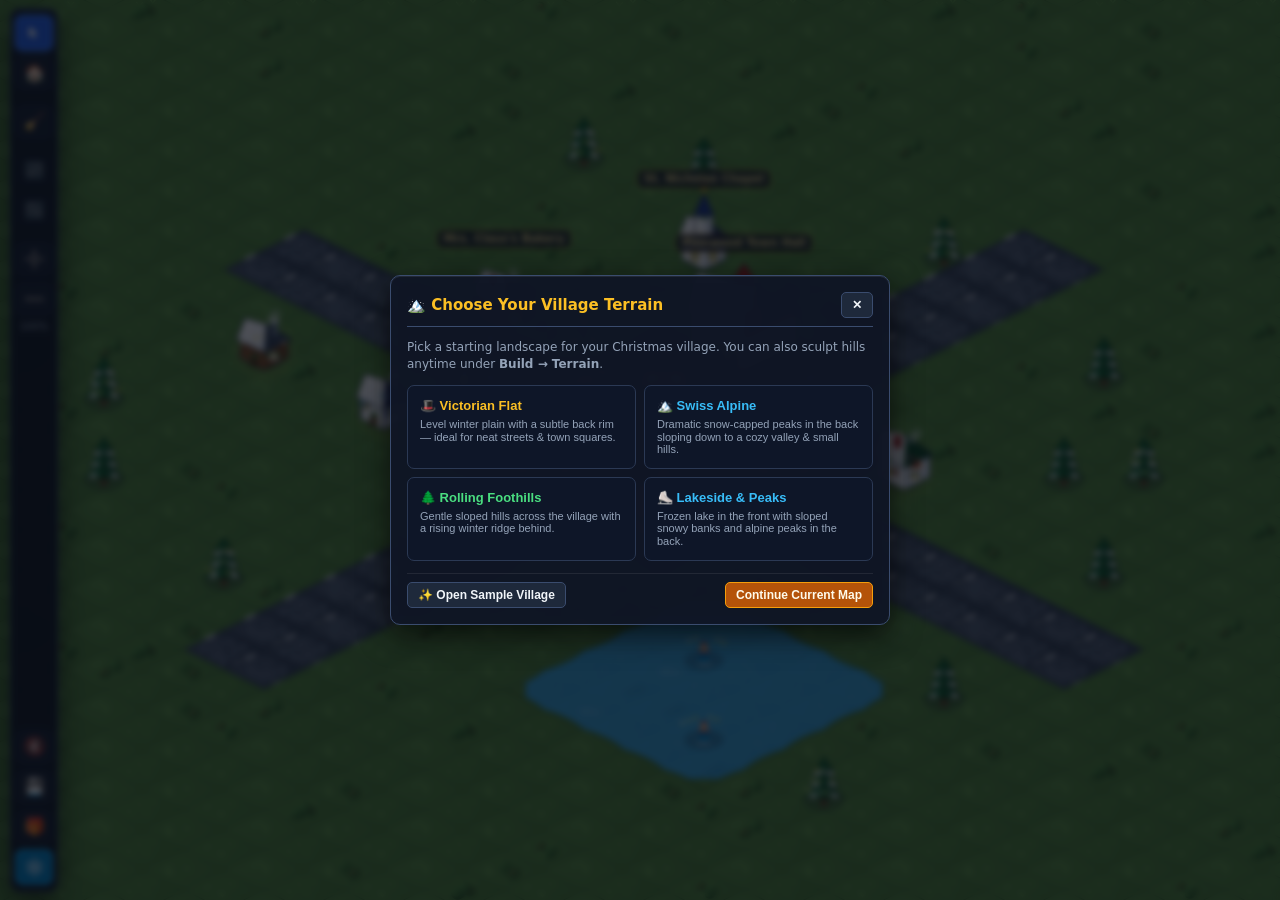
==== commit 3fdb3274: "Remove max tile elevation cap and expand lift/lower radius along slopes" ====
--- a/index.html
+++ b/index.html
@@ -802,7 +802,7 @@
           h = basinDist < 0.56 ? (basinDist / 0.56) * WATER_LEVEL * 0.92 : landH + (basinDist - 0.56) * 1.2;
         }
 
-        state.corners[cy][cx] = Math.max(0, Math.min(12, Math.round(h * 2) / 2));
+        state.corners[cy][cx] = Math.max(0, Math.round(h * 2) / 2);
       }
     }
 
@@ -2659,10 +2659,35 @@
     if (!item) return;
     if (item.type === 'elev') {
       pushUndo();
+      const step = item.delta * 0.75;
+      const MAX_SLOPE = 1.0;
+      const queue = [];
       for (let dy = 0; dy <= 1; dy++) {
         for (let dx = 0; dx <= 1; dx++) {
-          const cur = state.corners[gy + dy][gx + dx] || 0;
-          state.corners[gy + dy][gx + dx] = Math.max(0, Math.min(12, cur + item.delta * 0.75));
+          const cx = gx + dx, cy = gy + dy;
+          const cur = state.corners[cy][cx] || 0;
+          const next = Math.max(0, cur + step);
+          if (next !== cur) {
+            state.corners[cy][cx] = next;
+            queue.push([cx, cy]);
+          }
+        }
+      }
+      // Expand lift/lower radius outward when slope exceeds MAX_SLOPE (no max height cap)
+      while (queue.length) {
+        const [cx, cy] = queue.shift();
+        const ch = state.corners[cy][cx];
+        for (const [ox, oy] of [[1,0],[-1,0],[0,1],[0,-1]]) {
+          const nx = cx + ox, ny = cy + oy;
+          if (nx < 0 || ny < 0 || nx > GRID_SIZE || ny > GRID_SIZE) continue;
+          const nh = state.corners[ny][nx] || 0;
+          if (item.delta > 0 && ch - nh > MAX_SLOPE) {
+            state.corners[ny][nx] = ch - MAX_SLOPE;
+            queue.push([nx, ny]);
+          } else if (item.delta < 0 && nh - ch > MAX_SLOPE) {
+            state.corners[ny][nx] = Math.max(0, ch + MAX_SLOPE);
+            queue.push([nx, ny]);
+          }
         }
       }
       audio.playClick(item.delta > 0 ? 520 : 340);
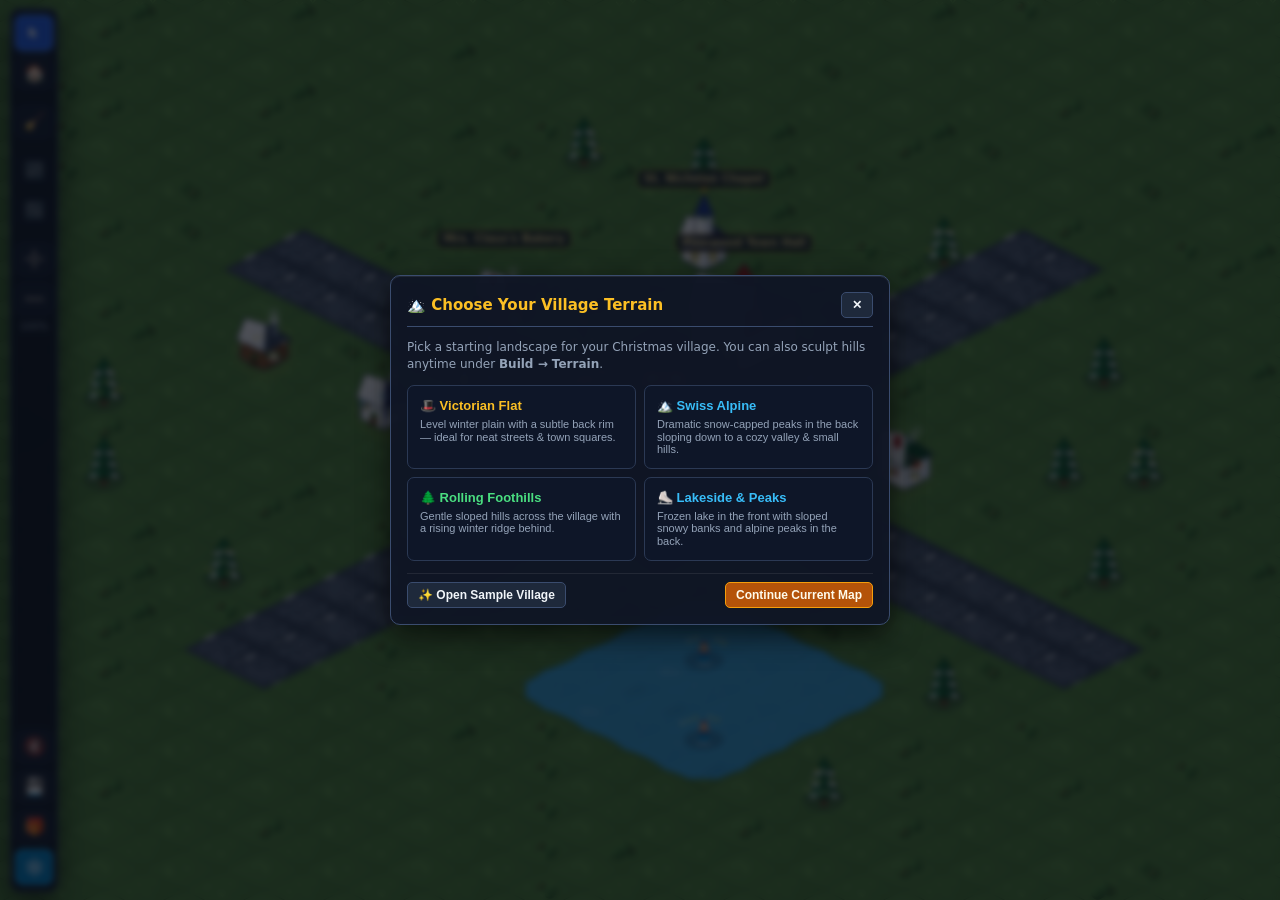
==== commit ddbafdd9: "Auto-hide left dock dialogs when pointer moves 14px away" ====
--- a/index.html
+++ b/index.html
@@ -2777,9 +2777,12 @@
   // =========================================================================
   // 9. LEFT TOOLBAR DIALOGS & CONFIGURATOR
   // =========================================================================
+  let dockZoneEntered = false;
+
   function closeAllDockDialogs() {
     document.querySelectorAll('.dock-dialog').forEach(d => d.classList.remove('open'));
     document.getElementById('btn-dock-build').classList.remove('dialog-open');
+    dockZoneEntered = false;
   }
 
   function openDockDialog(id) {
@@ -2788,6 +2791,7 @@
     if (!already) {
       document.getElementById(id).classList.add('open');
       if (id === 'dialog-build') document.getElementById('btn-dock-build').classList.add('dialog-open');
+      if (id !== 'dialog-options') dockZoneEntered = true;
     }
   }
 
@@ -2796,6 +2800,22 @@
     if (el.classList.contains('open')) closeAllDockDialogs();
     else openDockDialog(id);
   }
+
+  window.addEventListener('mousemove', e => {
+    const openDialog = document.querySelector('.dock-dialog.open');
+    if (!openDialog) return;
+    const activeEl = document.activeElement;
+    if (activeEl && openDialog.contains(activeEl) && (activeEl.tagName === 'INPUT' || activeEl.tagName === 'TEXTAREA')) return;
+
+    const pad = 14;
+    const inRect = r => e.clientX >= r.left - pad && e.clientX <= r.right + pad && e.clientY >= r.top - pad && e.clientY <= r.bottom + pad;
+    const nearZone = inRect(openDialog.getBoundingClientRect()) || inRect(document.getElementById('left-dock').getBoundingClientRect());
+    if (nearZone) {
+      dockZoneEntered = true;
+    } else if (dockZoneEntered) {
+      closeAllDockDialogs();
+    }
+  });
 
   function setTool(tool) {
     state.selectedTool = tool;
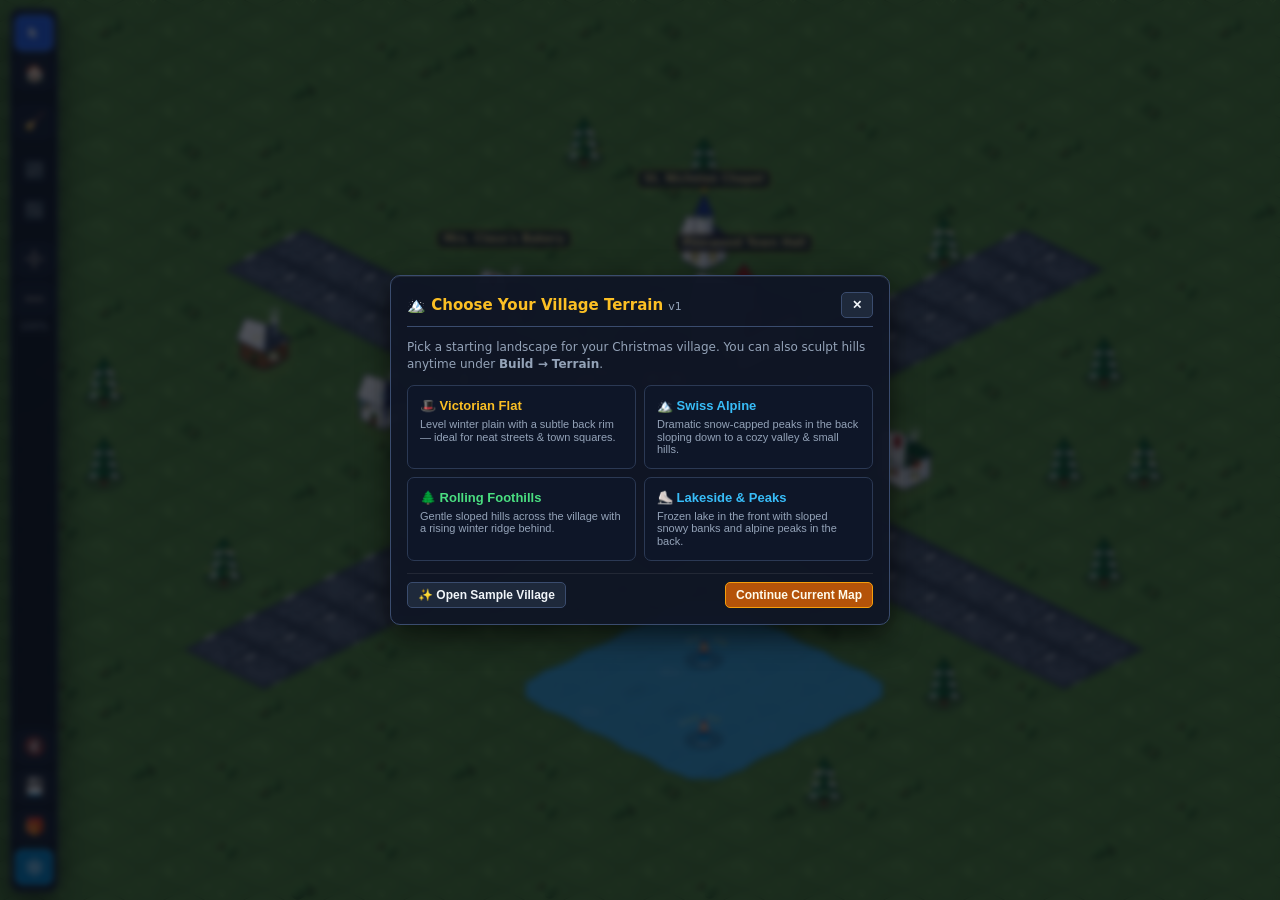
==== commit 6c925744: "Add incrementing global APP_VERSION (v1)" ====
--- a/index.html
+++ b/index.html
@@ -509,7 +509,7 @@
 <div id="modal-welcome" class="modal-backdrop open">
   <div class="modal ui-panel" style="width:500px;">
     <div class="modal-header">
-      <h3>🏔️ Choose Your Village Terrain</h3>
+      <h3>🏔️ Choose Your Village Terrain <span class="app-ver" style="font-size:11px;color:var(--text-muted);font-weight:400;"></span></h3>
       <button class="btn" onclick="closeModal('modal-welcome')" title="Keep Current">✕</button>
     </div>
     <div style="font-size:12px;color:var(--text-muted);line-height:1.4;">
@@ -544,7 +544,7 @@
 <div id="modal-saves" class="modal-backdrop">
   <div class="modal ui-panel">
     <div class="modal-header">
-      <h3>💾 Saved Villages & Presets</h3>
+      <h3>💾 Saved Villages & Presets <span class="app-ver" style="font-size:11px;color:var(--text-muted);font-weight:400;"></span></h3>
       <button class="btn" onclick="closeModal('modal-saves')">✕</button>
     </div>
     <div class="option-row">
@@ -616,6 +616,8 @@
   // =========================================================================
   // 1. CONSTANTS & MAP CONFIGURATION (60x60 spacious design area)
   // =========================================================================
+  const APP_VERSION = 1;
+  window.APP_VERSION = APP_VERSION;
   const GRID_SIZE = 60;
   const TILE_W = 80;
   const TILE_H = 40;
@@ -3070,6 +3072,7 @@
   function serializeVillage() {
     return {
       version: 3,
+      appVersion: APP_VERSION,
       gridSize: GRID_SIZE,
       terrain: state.terrain,
       corners: state.corners,
@@ -3410,6 +3413,7 @@
 
   if (!loaded) { buildSampleVillage(); autoSave(); }
 
+  document.querySelectorAll('.app-ver').forEach(el => { el.textContent = `v${APP_VERSION}`; });
   centerCamera();
   renderPalette();
   renderConfigPanel();
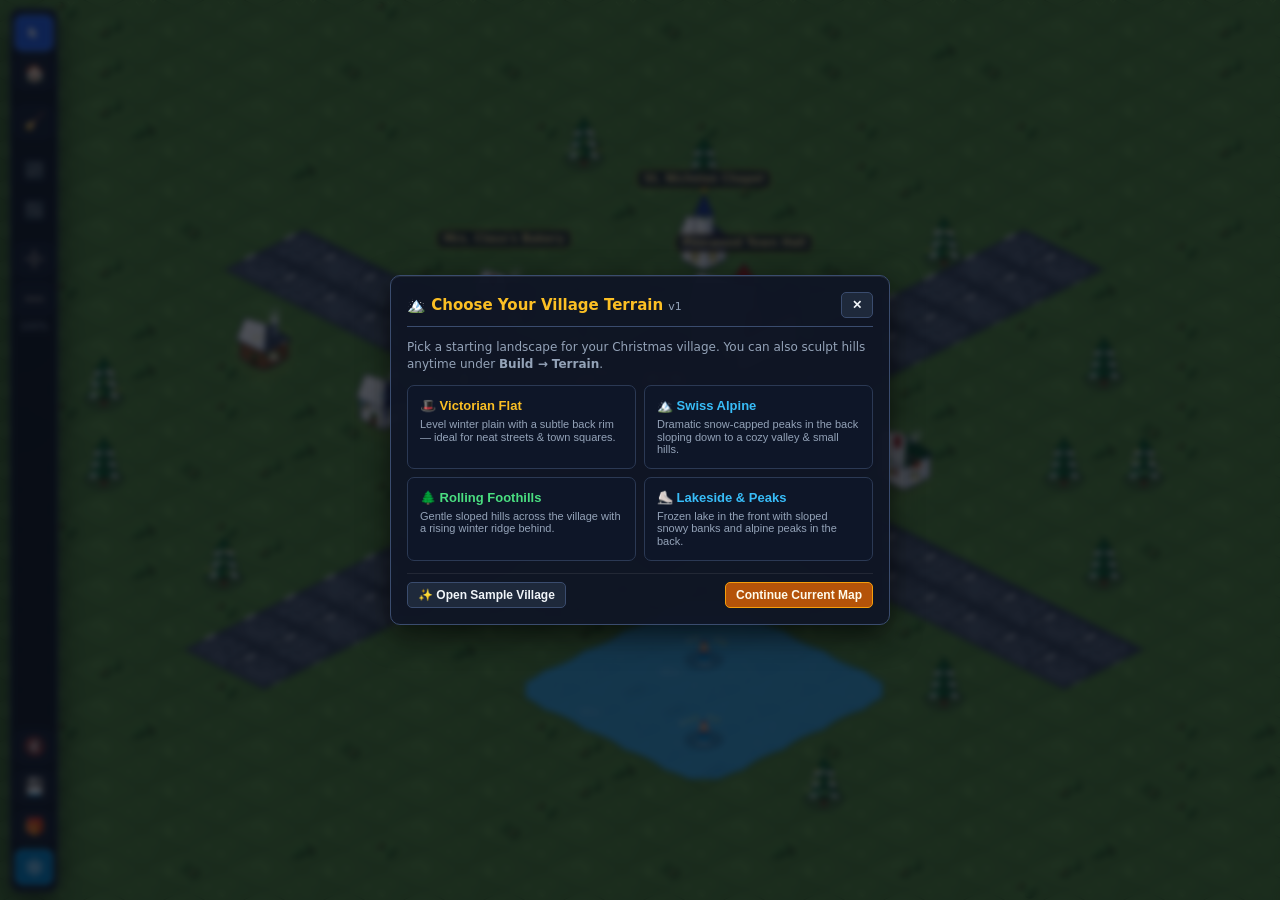
==== commit 9795c842: "Add Storybook Cottage from src/cottage.svg via Makefile asset embed" ====
--- a/index.html
+++ b/index.html
@@ -666,6 +666,7 @@
     { id: 'plaza',      cat: 'terrain',   name: 'Timber Plaza',     type: 'terrain', desc: 'Warm wooden town square decking.' },
 
     { id: 'cottage',    cat: 'buildings', name: 'Cozy Cottage',     type: 'object', size: 1, hasColor: true, hasLights: true, hasFireplace: true, hasFlip: true, desc: 'Storybook cottage with wreath, shutters & chimney.' },
+    { id: 'cottage_svg',cat: 'buildings', name: 'Storybook Cottage',type: 'object', size: 2, hasColor: false, hasLights: true, hasFireplace: true, hasFlip: true, desc: '2x2 illustrated storybook cottage.' },
     { id: 'bakery',     cat: 'buildings', name: 'Cocoa Bakery',     type: 'object', size: 1, hasColor: true, hasLights: true, hasFireplace: true, hasFlip: true, desc: 'Warm bakery with scalloped awning & glowing display.' },
     { id: 'workshop',   cat: 'buildings', name: 'Toy Workshop',     type: 'object', size: 1, hasColor: true, hasLights: true, hasFireplace: true, hasFlip: true, desc: 'Whimsical workshop with hanging sign & eaves.' },
     { id: 'cabin',      cat: 'buildings', name: 'Log Cabin',        type: 'object', size: 1, hasColor: true, hasLights: true, hasFireplace: true, hasFlip: true, desc: 'Rustic timber cabin with stone chimney.' },
@@ -834,6 +835,7 @@
     }
   }
 
+  var SVG_COTTAGE_URI = "[data-uri]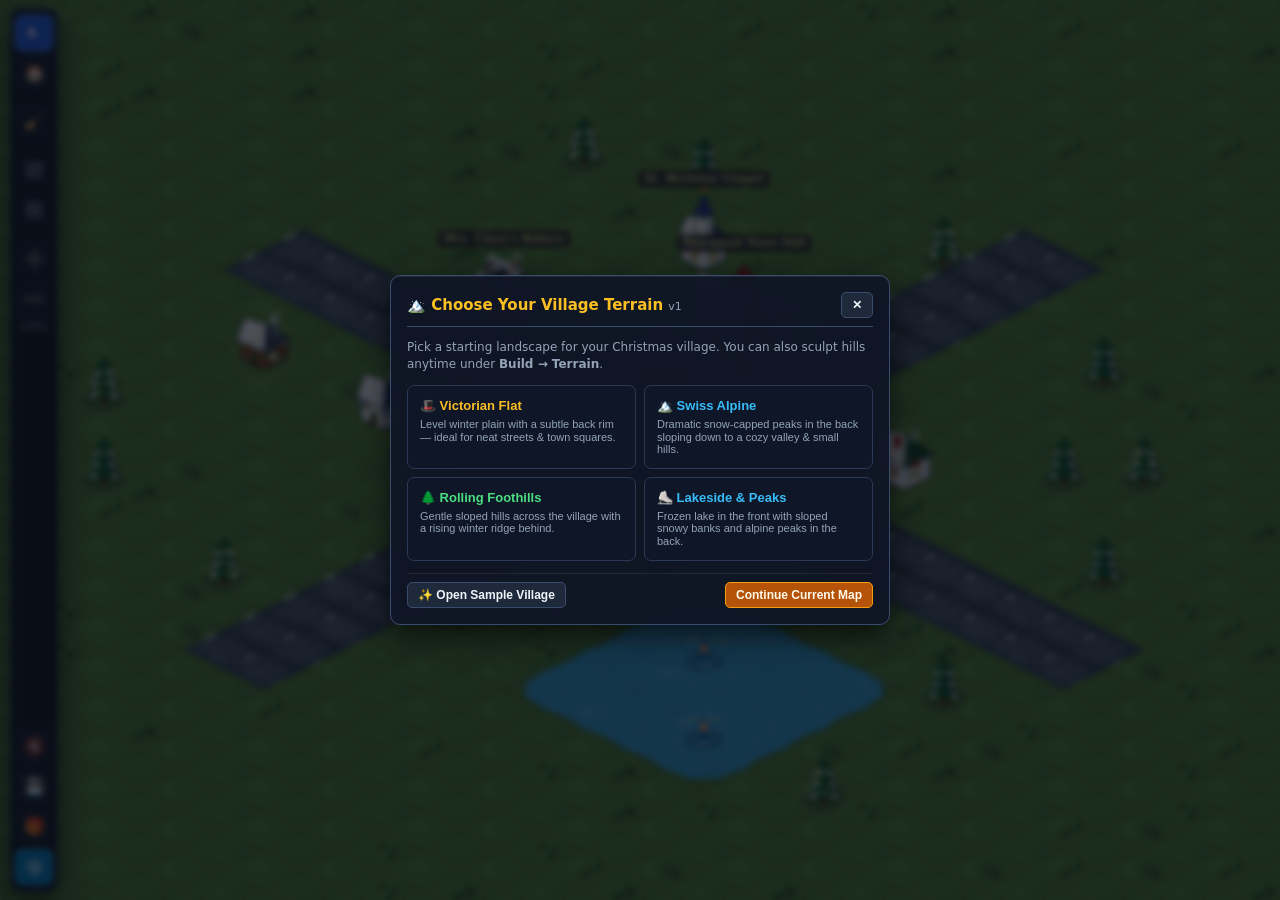
==== commit 50c5840c: "Replace Cocoa Bakery with src/bakery.svg and strip near-white VTracer backgrounds" ====
--- a/index.html
+++ b/index.html
@@ -667,7 +667,7 @@
 
     { id: 'cottage',    cat: 'buildings', name: 'Cozy Cottage',     type: 'object', size: 1, hasColor: true, hasLights: true, hasFireplace: true, hasFlip: true, desc: 'Storybook cottage with wreath, shutters & chimney.' },
     { id: 'cottage_svg',cat: 'buildings', name: 'Storybook Cottage',type: 'object', size: 2, hasColor: false, hasLights: true, hasFireplace: true, hasFlip: true, desc: '2x2 illustrated storybook cottage.' },
-    { id: 'bakery',     cat: 'buildings', name: 'Cocoa Bakery',     type: 'object', size: 1, hasColor: true, hasLights: true, hasFireplace: true, hasFlip: true, desc: 'Warm bakery with scalloped awning & glowing display.' },
+    { id: 'bakery',     cat: 'buildings', name: 'Cocoa Bakery',     type: 'object', size: 1, hasColor: false, hasLights: true, hasFireplace: true, hasFlip: true, desc: 'Illustrated bakery with striped awning & cozy glow.' },
     { id: 'workshop',   cat: 'buildings', name: 'Toy Workshop',     type: 'object', size: 1, hasColor: true, hasLights: true, hasFireplace: true, hasFlip: true, desc: 'Whimsical workshop with hanging sign & eaves.' },
     { id: 'cabin',      cat: 'buildings', name: 'Log Cabin',        type: 'object', size: 1, hasColor: true, hasLights: true, hasFireplace: true, hasFlip: true, desc: 'Rustic timber cabin with stone chimney.' },
     { id: 'chapel',     cat: 'buildings', name: 'Steeple Chapel',   type: 'object', size: 1, hasColor: true, hasLights: true, hasFireplace: false, hasFlip: true, desc: 'Quaint chapel with stained glass & bell spire.' },
@@ -836,6 +836,7 @@
   }
 
   var SVG_COTTAGE_URI = "[data-uri]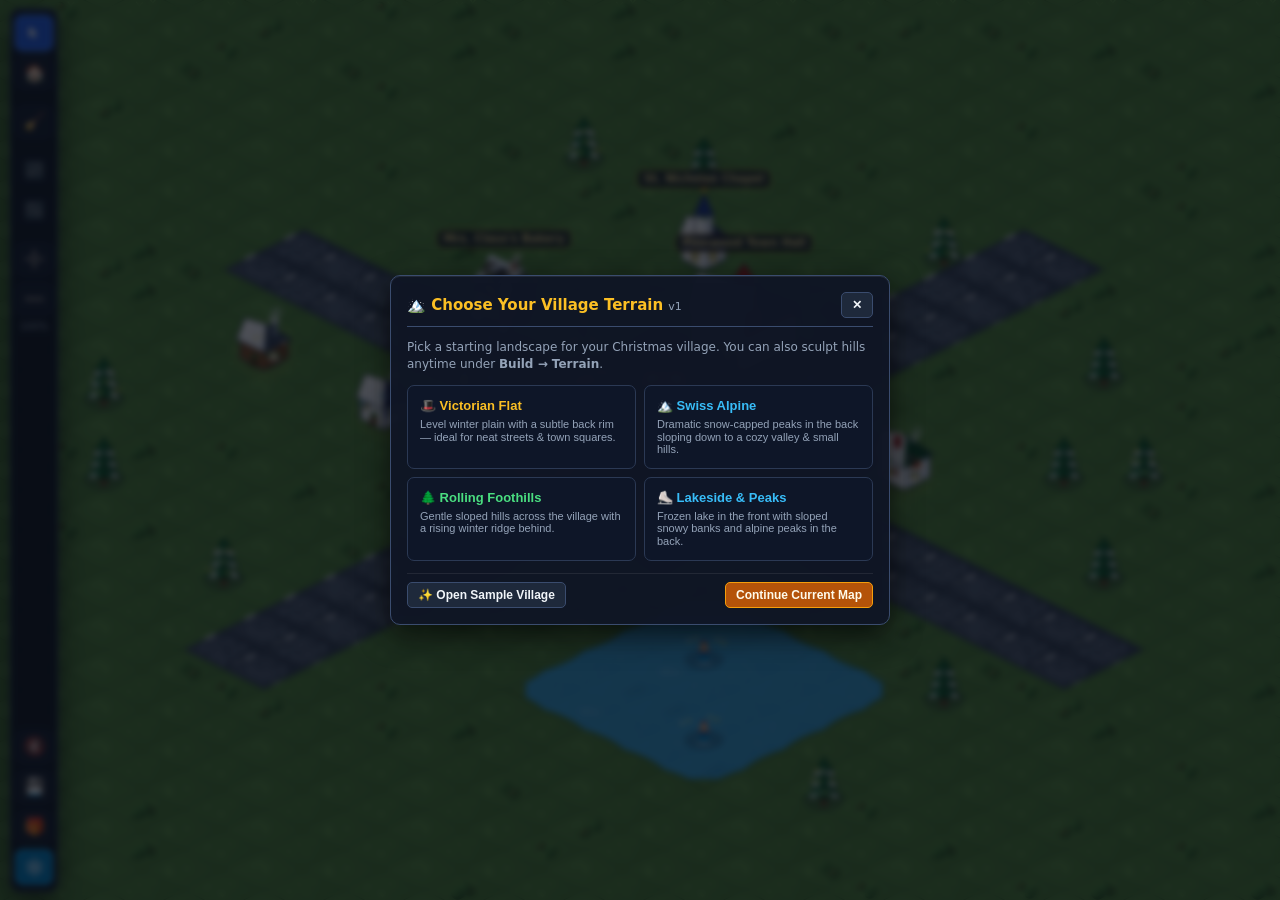
==== commit d7be3e06: "Add Grand Cathedral building from src/cathedral.svg" ====
--- a/index.html
+++ b/index.html
@@ -671,6 +671,7 @@
     { id: 'workshop',   cat: 'buildings', name: 'Toy Workshop',     type: 'object', size: 1, hasColor: true, hasLights: true, hasFireplace: true, hasFlip: true, desc: 'Whimsical workshop with hanging sign & eaves.' },
     { id: 'cabin',      cat: 'buildings', name: 'Log Cabin',        type: 'object', size: 1, hasColor: true, hasLights: true, hasFireplace: true, hasFlip: true, desc: 'Rustic timber cabin with stone chimney.' },
     { id: 'chapel',     cat: 'buildings', name: 'Steeple Chapel',   type: 'object', size: 1, hasColor: true, hasLights: true, hasFireplace: false, hasFlip: true, desc: 'Quaint chapel with stained glass & bell spire.' },
+    { id: 'cathedral',  cat: 'buildings', name: 'Grand Cathedral',  type: 'object', size: 2, hasColor: false, hasLights: true, hasFireplace: false, hasFlip: true, desc: '2x2 gothic winter cathedral.' },
     { id: 'butcher',    cat: 'buildings', name: 'Butcher Shop',     type: 'object', size: 1, hasColor: true, hasLights: true, hasFireplace: true, hasFlip: true, desc: 'Cozy butcher shop with striped awning & display.' },
     { id: 'postoffice', cat: 'buildings', name: 'Post Office',      type: 'object', size: 1, hasColor: true, hasLights: true, hasFireplace: true, hasFlip: true, desc: 'Holiday post office with red mailbox out front.' },
     { id: 'townhall',   cat: 'buildings', name: 'Grand Town Hall',  type: 'object', size: 2, hasColor: true, hasLights: true, hasFireplace: true, hasFlip: false, desc: '2x2 centerpiece hall with illuminated clock tower.' },
@@ -837,6 +838,7 @@
 
   var SVG_COTTAGE_URI = "[data-uri]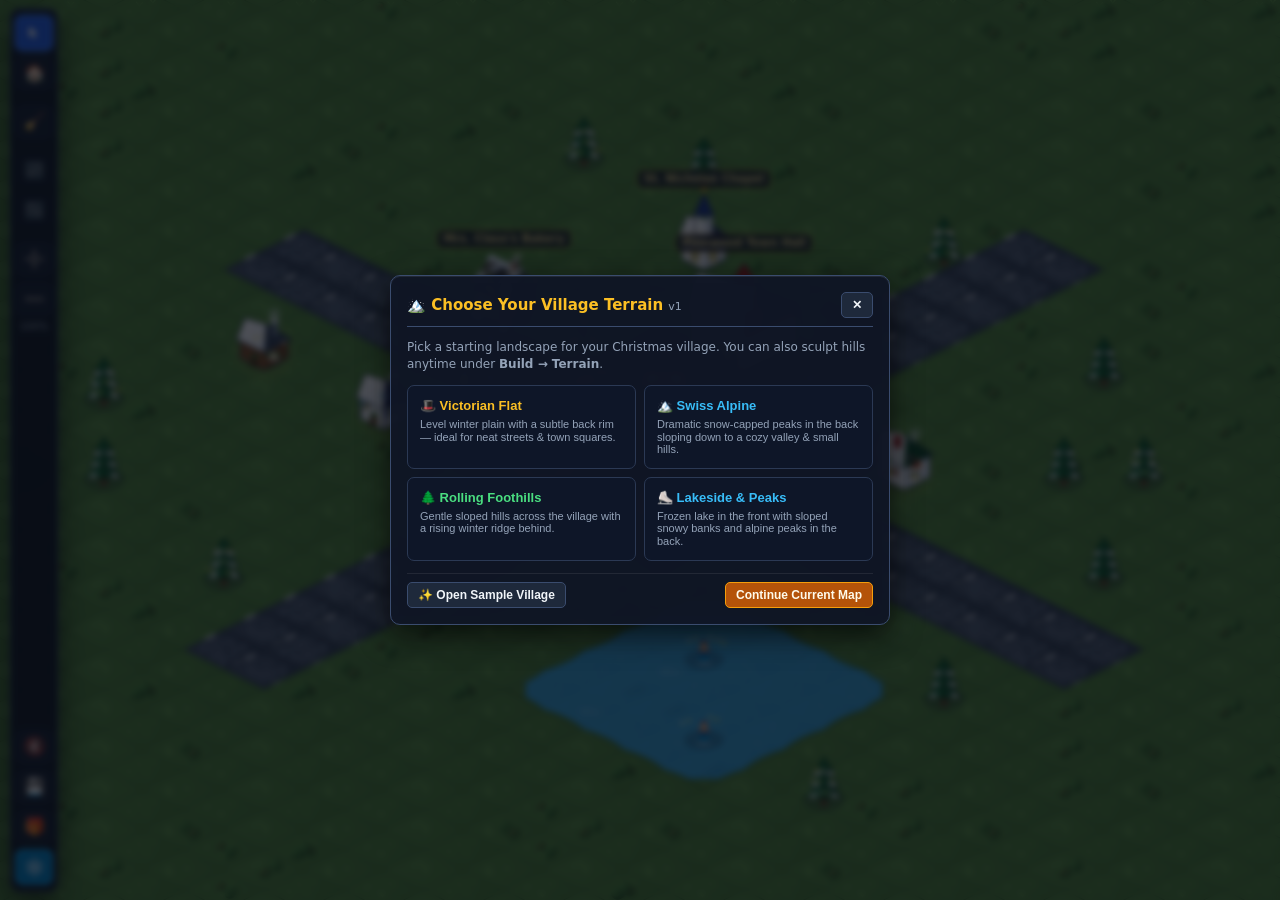
==== commit 61d4bfdb: "Add Horse & Carriage under Living tab from src/horse_and_carriage.svg" ====
--- a/index.html
+++ b/index.html
@@ -689,6 +689,7 @@
 
     { id: 'sleigh',     cat: 'living',    name: "Santa's Sleigh",   type: 'object', size: 1, hasLights: true, hasFlip: true, desc: 'Curved crimson sleigh packed with gifts.' },
     { id: 'horse',      cat: 'living',    name: 'Winter Horse',     type: 'object', size: 1, hasHorseColor: true, hasFlip: true, desc: 'Gentle horse with festive saddle blanket.' },
+    { id: 'carriage',   cat: 'living',    name: 'Horse & Carriage', type: 'object', size: 1, hasLights: true, hasFlip: true, desc: 'Festive horse-drawn winter carriage.' },
     { id: 'carolers',   cat: 'living',    name: 'Carolers',         type: 'object', size: 1, desc: 'Trio of bundled-up singers with songbooks.' },
     { id: 'skater',     cat: 'living',    name: 'Ice Skater',       type: 'object', size: 1, hasFlip: true, desc: 'Villager gliding in winter coat & scarf.' },
     { id: 'reindeer',   cat: 'living',    name: 'Reindeer',         type: 'object', size: 1, hasFlip: true, desc: 'Whimsical reindeer with red jingle collar.' },
@@ -839,6 +840,7 @@
   var SVG_COTTAGE_URI = "[data-uri]